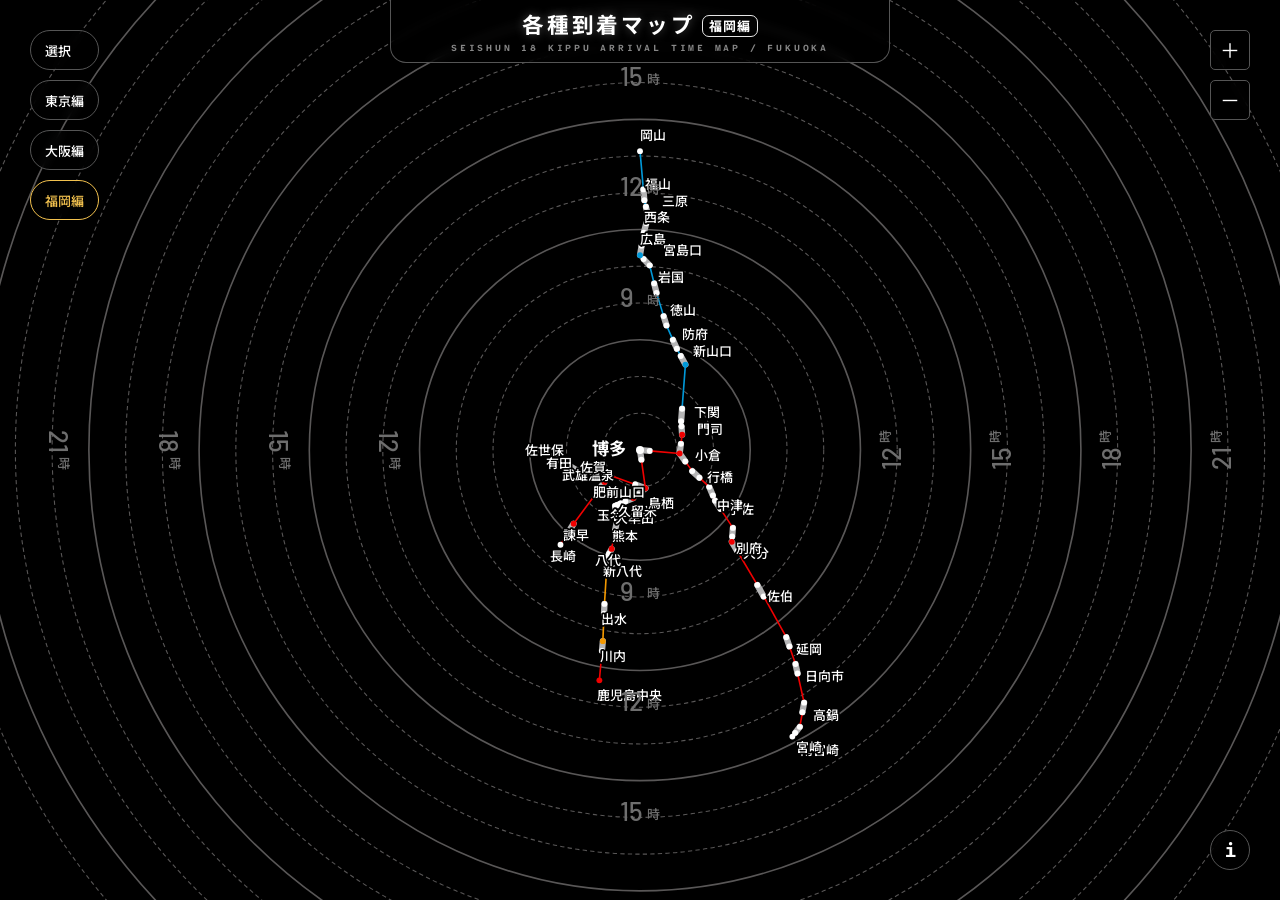
==== hukuoka.html @ fca0df6c "変更内容" ====
<!DOCTYPE html>
<html lang="ja">

<head>
  <meta charset="utf-8">
  <meta name="viewport" content="width=device-width, initial-scale=1, maximum-scale=1, user-scalable=no">
  <title>各種到着マップ 福岡編</title>
  <meta name="description" content="青春18きっぷで平日に博多駅を始発で出発したとき、各駅に何時に到着できるかを等時線で表したマップです。">
  <link rel="preconnect" href="https://fonts.googleapis.com">
  <link rel="preconnect" href="https://fonts.gstatic.com" crossorigin>
  <link rel="stylesheet"
    href="https://fonts.googleapis.com/css2?family=Atkinson+Hyperlegible+Mono:wght@400;700&family=Barlow:wght@500&family=Hanken+Grotesk:wght@400;500;600&family=Noto+Sans+JP:wght@400;500;700&display=swap">
  <script>
    (function () {
      var u = navigator.userAgent,
        ios = /iPhone|iPad|iPod/.test(u) || (/Macintosh/.test(u) && navigator.maxTouchPoints > 1),
        mac = /Macintosh/.test(u) && /Safari/.test(u) && !/Chrome|Chromium|Edg|OPR|Android/.test(u);
      if (ios || mac) document.documentElement.classList.add('is-safari');
    })();
  </script>
  <style>
    *:not(svg *) {
      box-sizing: border-box;
      margin: 0;
      padding: 0;
      font-family: 'Atkinson Hyperlegible Mono', 'Noto Sans JP', 'Helvetica Neue', Arial, sans-serif
    }

    svg * {
      box-sizing: border-box
    }

    /* ヘッダの画面上部に固定。背景は半透明の黒で、背後をぼかす */
    html,
    body {
      height: 100%;
      background: #000;
      overflow: hidden;
      -webkit-user-select: none;
      user-select: none;
      font-weight: 400;
      -webkit-tap-highlight-color: transparent
    }

    #map {
      position: fixed;
      inset: 0;
      width: 100%;
      height: 100%;
      touch-action: none;
      cursor: grab;
      display: block;
      -webkit-user-select: none;
      user-select: none
    }

    #map text {
      -webkit-user-select: none;
      user-select: none
    }

    #map ::selection {
      background: transparent
    }

    #map.dragging {
      cursor: grabbing
    }

    #map circle[data-st] {
      pointer-events: all;
      stroke: transparent;
      stroke-width: 5
    }

    #map [data-st] {
      cursor: pointer
    }

    #map g[data-st] text {
      pointer-events: all
    }

    #map .onl {
      display: none
    }

    #map.sel .onl.on {
      display: inline
    }

    #map.sel circle[data-st].on {
      opacity: 0
    }

    /* CSS の filter 宣言は SVG の filter 属性を上書きするので、Safari 以外に限定する
     （Safari では属性で url(#glow) を付けてグローを出す。下の Safari 用ブロック参照） */
    html:not(.is-safari) #map .hov {
      filter: drop-shadow(0 0 2.5px #f2c14e) drop-shadow(0 0 5px rgba(242, 193, 78, .55))
    }

    #map.sel [data-note],
    #map.sel [data-e]:not(.on),
    #map.sel [data-sn]:not(.on) {
      filter: grayscale(1) brightness(.45);
      opacity: .55;
      transition: opacity .2s, filter .2s
    }

    html:not(.is-safari) #map.sel .on {
      filter: drop-shadow(0 0 2px rgba(242, 193, 78, .8)) drop-shadow(0 0 5px rgba(242, 193, 78, .45))
    }

    html:not(.is-safari) #map.sel .on.pick {
      filter: drop-shadow(0 0 2.5px #f2c14e) drop-shadow(0 0 7px rgba(242, 193, 78, .75))
    }

    /* --- Safari 用の差し替え --- */
    /* filter（grayscale / drop-shadow）が SVG 要素に効かないので、
     グレーアウトは opacity、グローは text-shadow で作る */
    .is-safari #map.sel [data-note],
    .is-safari #map.sel [data-e]:not(.on),
    .is-safari #map.sel [data-sn]:not(.on) {
      filter: none;
      opacity: .16;
      transition: opacity .2s
    }

    /* 選択時のグローは図形もラベルも SVG の filter 属性で付ける（applyGlow）。
     ホバーだけは filter を使わないので text-shadow で代替する */
    .is-safari #map .hov text {
      text-shadow: 0 0 2px rgba(242, 193, 78, .95), 0 0 5px rgba(242, 193, 78, .55)
    }

    /* 縦書きの字送りが広くなるぶんを詰める */
    .is-safari #map text[writing-mode] {
      letter-spacing: -0.5em
    }

    /* ホバー時の吹き出し */
    #tip {
      position: fixed;
      z-index: 13;
      pointer-events: none;
      display: none;
      background: rgba(8, 10, 13, .95);
      border: 1px solid #2b3038;
      border-radius: 7px;
      padding: 9px 12px;
      backdrop-filter: blur(8px);
      white-space: nowrap;
      min-width: 96px
    }

    #tip.on {
      display: block
    }

    @media (hover:none) {

      #tip,
      #tip.on {
        display: none
      }
    }

    /* 保険 */
    #tip .nm {
      font-family: 'Noto Sans JP', sans-serif;
      font-size: 14px;
      font-weight: 700;
      color: #fff;
      line-height: 1.3
    }

    #tip .tms {
      margin-top: 5px;
      display: flex;
      flex-direction: column;
      gap: 2px
    }

    #tip .r {
      display: grid;
      grid-template-columns: auto 1fr;
      gap: 0 10px;
      align-items: baseline
    }

    #tip .t,
    #tip .t * {
      font-family: 'Hanken Grotesk', sans-serif
    }

    #tip .t {
      font-weight: 500;
      font-size: 12px;
      color: #9aa0a8;
      letter-spacing: .02em;
      white-space: nowrap
    }

    #tip .t i {
      font-style: normal;
      font-size: 10px;
      color: #6f767f;
      margin-left: 2px
    }

    #tip .l {
      font-family: 'Noto Sans JP', sans-serif;
      font-size: 10.5px;
      color: #7d848d
    }

    header {
      position: fixed;
      top: 0;
      left: 50%;
      transform: translateX(-50%);
      z-index: 100;
      width: calc(100% - 60px);
      max-width: 500px;
      background: rgba(0, 0, 0, .6);
      border: 1px solid #555;
      border-top: none;
      border-radius: 0 0 16px 16px;
      padding: 8px 15px;
      text-align: center;
      pointer-events: none;
      -webkit-backdrop-filter: blur(5px);
      backdrop-filter: blur(5px)
    }

    /* ヘッダの画面上部に固定。背景は半透明の黒で、背後をぼかす */
    h1 {
      margin: 0;
      font-family: 'Noto Sans JP', sans-serif;
      font-size: clamp(1.05rem, 4.5vw, 1.25rem);
      font-weight: 700;
      color: #fff;
      text-shadow: 0 0 10px rgba(255, 255, 255, .3);
      letter-spacing: .2em;
      white-space: nowrap
    }

    /* 英語の表記 */
    p.en {
      margin: 3px 0 0;
      font-family: 'Atkinson Hyperlegible Mono', monospace;
      font-weight: 700;
      font-size: .68rem;
      color: #888;
      letter-spacing: .42em;
      white-space: nowrap
    }

    /* 「大阪編」のような版名。角丸の白囲みにして、その場合だけ表題を小さくする */
    .ed {
      display: inline-block;
      border: 1.5px solid rgba(255, 255, 255, .9);
      border-radius: 7px;
      padding: 0 .42em .06em;
      margin-left: .5em;
      font-size: .6em;
      letter-spacing: .1em;
      vertical-align: .16em;
      text-shadow: none
    }

    /* バージョン別のヘッダ */
    header.ver h1 {
      font-size: clamp(.85rem, 4vw, 1.35rem);
      letter-spacing: .13em
    }

    header.ver p.en {
      font-size: .58rem;
      letter-spacing: .3em
    }

    .ab h2 .ed {
      border-width: 1.2px;
      font-size: .58em
    }

    @media (max-width:560px) {
      header.ver p.en {
        font-size: .46rem;
        letter-spacing: .2em
      }
    }

    @media (max-width:560px) {
      header {
        width: calc(100% - 40px);
        padding: 12px 15px
      }

      p.en {
        font-size: .52rem;
        letter-spacing: .26em
      }
    }

    button {
      background: rgba(0, 0, 0, .6);
      border: 1px solid #555;
      color: #fff;
      cursor: pointer;
      font-family: inherit;
      transition: background .2s;
      -webkit-backdrop-filter: blur(5px);
      backdrop-filter: blur(5px)
    }

    button:hover {
      background: #444
    }

    button:focus-visible {
      outline: 2px solid #888;
      outline-offset: 2px
    }

    #zoom {
      position: fixed;
      top: 30px;
      right: 30px;
      z-index: 100;
      display: flex;
      flex-direction: column;
      gap: 10px
    }

    #zoom button {
      width: 40px;
      height: 40px;
      font-size: 20px;
      border-radius: 5px;
      padding: 0;
      display: flex;
      align-items: center;
      justify-content: center;
      line-height: 1;
      font-family: 'Noto Sans JP', sans-serif;
      font-weight: 400;
      color: #fff;
      border: 1px solid #555;
      background: rgba(0, 0, 0, .6);
      transition: background .2s
    }

    #zoom button:hover {
      background: #444;
      border-color: #555;
      color: #fff
    }

    @media (max-width:560px) {
      #zoom {
        top: 110px;
        right: 20px
      }
    }

    /* 他の版へのリンク（左上）。opts.py の LINKS がある版だけ出る */
    #links {
      position: fixed;
      top: 30px;
      left: 30px;
      z-index: 100;
      display: flex;
      flex-direction: column;
      gap: 10px
    }

    #links a {
      display: flex;
      align-items: center;
      gap: 5px;
      height: 40px;
      padding: 0 14px;
      border-radius: 20px;
      font-size: 13px;
      font-weight: 500;
      text-decoration: none;
      font-family: 'Noto Sans JP', sans-serif;
      color: #fff;
      white-space: nowrap;
      border: 1px solid #555;
      background: rgba(0, 0, 0, .6);
      transition: background .2s;
      -webkit-backdrop-filter: blur(5px);
      backdrop-filter: blur(5px)
    }

    #links a:hover {
      background: #444
    }
    #links a.cur {
      border-color: #f2c14e;
      color: #f2c14e
    }

    #links a svg {
      flex: none;
      opacity: .75
    }

    @media (max-width:560px) {
      #links {
        top: 110px;
        left: 20px
      }

      #links a {
        height: 36px;
        padding: 0 11px;
        font-size: 12px
      }
    }

    #panel {
      position: fixed;
      z-index: 200;
      right: 30px;
      top: 50%;
      transform: translateY(-50%);
      width: 270px;
      max-height: min(64vh, calc(100vh - 200px));
      background: rgba(0, 0, 0, .6);
      border: 1px solid #555;
      border-radius: 16px;
      display: none;
      flex-direction: column;
      -webkit-backdrop-filter: blur(5px);
      backdrop-filter: blur(5px)
    }

    #panel.open {
      display: flex
    }

    #grip {
      display: none
    }

    .ph {
      padding: 14px 18px 12px;
      border-bottom: 1px solid #444;
      position: relative;
      flex: none
    }

    .ph .n {
      font-family: 'Noto Sans JP', sans-serif;
      font-size: 17px;
      font-weight: 700;
      color: #fff
    }

    .ph .t {
      margin-top: 3px;
      font-size: 12px;
      color: #9aa0a8;
      font-family: 'Hanken Grotesk', sans-serif;
      font-weight: 500;
      letter-spacing: .03em;
      line-height: 1.45
    }

    .ph .t .back {
      color: #cfd4da
    }

    .ph .x {
      position: absolute;
      right: 12px;
      top: 12px;
      border: none;
      background: none;
      color: #888;
      padding: 4px;
      display: flex;
      align-items: center;
      justify-content: center;
      -webkit-backdrop-filter: none;
      backdrop-filter: none;
      transition: color .2s
    }

    .ph .x:hover {
      color: #fff;
      background: none
    }

    #tabs {
      display: none;
      gap: 6px;
      padding: 9px 16px 0;
      flex: none
    }

    #tabs.on {
      display: flex
    }

    #tabs button {
      padding: 5px 11px;
      font-size: 11px;
      border-radius: 999px
    }

    #tabs button.sel {
      border-color: #f2c14e;
      color: #f2c14e;
      background: rgba(242, 193, 78, .1)
    }

    .pb {
      overflow-y: scroll;
      padding: 12px 16px calc(20px + env(safe-area-inset-bottom));
      scrollbar-width: thin;
      scrollbar-color: #555 transparent
    }

    .pb::-webkit-scrollbar {
      width: 6px
    }

    .pb::-webkit-scrollbar-track {
      background: rgba(255, 255, 255, .05);
      border-radius: 3px
    }

    .pb::-webkit-scrollbar-thumb {
      background: #555;
      border-radius: 3px
    }

    .pb::-webkit-scrollbar-thumb:hover {
      background: #777
    }

    .ab {
      scrollbar-width: thin;
      scrollbar-color: #555 transparent
    }

    .ab::-webkit-scrollbar {
      width: 6px
    }

    .ab::-webkit-scrollbar-track {
      background: rgba(255, 255, 255, .05);
      border-radius: 3px
    }

    .ab::-webkit-scrollbar-thumb {
      background: #555;
      border-radius: 3px
    }

    ol {
      list-style: none
    }

    ol li {
      display: grid;
      grid-template-columns: 52px 14px 1fr;
      gap: 0 9px;
      align-items: stretch
    }

    li.st {
      height: 30px
    }

    li.st .tm,
    li.st .tm * {
      font-family: 'Hanken Grotesk', sans-serif
    }

    li.st .tm {
      align-self: center;
      text-align: right;
      font-weight: 500;
      font-size: 11px;
      color: #9aa0a8;
      line-height: 1.18;
      letter-spacing: .02em
    }

    li.st .tm b {
      display: block;
      color: inherit;
      font-weight: 500;
      font-family: 'Hanken Grotesk', sans-serif
    }

    li.hd {
      height: auto;
      padding: 10px 0 4px;
      font-family: 'Noto Sans JP', sans-serif;
      font-size: 10px;
      color: #888;
      letter-spacing: .08em
    }

    li.hd .nm {
      grid-column: 1 / -1;
      padding-left: 0
    }

    li.st .rail {
      position: relative
    }

    li.st .rail::before,
    li.st .rail::after {
      content: "";
      position: absolute;
      left: 50%;
      width: 2px;
      margin-left: -1px;
      z-index: 0
    }

    li.st .rail::before {
      top: 0;
      height: 50%;
      background: var(--cin, #3a424c)
    }

    li.st .rail::after {
      top: 50%;
      bottom: 0;
      background: var(--cout, #3a424c)
    }

    li.st.first .rail::before {
      display: none
    }

    li.st.last .rail::after {
      display: none
    }

    li.st .dot {
      position: absolute;
      z-index: 1;
      left: 50%;
      top: 50%;
      width: 7px;
      height: 7px;
      margin: -3.5px 0 0 -3.5px;
      border-radius: 50%;
      background: #fff;
      box-shadow: 0 0 0 1.5px #0d1013
    }

    li.st.thru .dot {
      background: var(--cin, #fff)
    }

    li.st .nm {
      align-self: center;
      font-family: 'Noto Sans JP', sans-serif;
      font-size: 12.5px;
      font-weight: 700;
      color: #e8eaed
    }

    li.st.pk .nm {
      color: #fff
    }

    li.sg {
      height: 20px
    }

    li.sg .rail {
      position: relative
    }

    li.sg .rail::before {
      content: "";
      position: absolute;
      left: 50%;
      top: 0;
      bottom: 0;
      width: 2px;
      margin-left: -1px;
      background: var(--c, #3a424c)
    }

    li.sg .ln {
      align-self: center;
      font-family: 'Noto Sans JP', sans-serif;
      font-size: 10.5px;
      color: #7d848d;
      line-height: 1.3
    }

    #info {
      position: fixed;
      bottom: 30px;
      right: 30px;
      z-index: 100;
      width: 40px;
      height: 40px;
      border-radius: 50%;
      font-size: 20px;
      font-weight: 700;
      display: flex;
      align-items: center;
      justify-content: center;
      transition: background .2s, bottom .3s
    }

    #info:hover {
      background: rgba(80, 80, 80, .8)
    }

    @media (max-width:560px) {
      #info {
        bottom: 20px;
        right: 20px;
        width: 36px;
        height: 36px;
        font-size: 18px
      }
    }

    #about {
      position: fixed;
      inset: 0;
      z-index: 1000;
      background: rgba(0, 0, 0, .5);
      -webkit-backdrop-filter: blur(5px);
      backdrop-filter: blur(5px);
      display: flex;
      align-items: center;
      justify-content: center;
      opacity: 0;
      pointer-events: none;
      transition: opacity .3s
    }

    #about.open {
      opacity: 1;
      pointer-events: auto
    }

    .ab {
      position: relative;
      background: rgba(0, 0, 0, .6);
      border: 1px solid #555;
      border-radius: 16px;
      padding: 30px;
      max-width: 450px;
      width: 90%;
      max-height: 80vh;
      overflow-y: auto;
      color: #fff;
      -webkit-backdrop-filter: blur(5px);
      backdrop-filter: blur(5px);
      -webkit-user-select: text;
      user-select: text
    }

    .ab h2 {
      margin: 0 0 5px;
      font-family: 'Noto Sans JP', sans-serif;
      font-size: 1.5rem;
      font-weight: 700;
      color: #fff;
      text-align: center;
      letter-spacing: .18em
    }

    .ab .en2 {
      margin: 0 0 20px;
      font-family: 'Atkinson Hyperlegible Mono', monospace;
      font-weight: 700;
      font-size: .62rem;
      color: #888;
      text-align: center;
      letter-spacing: .28em
    }

    .ab h3 {
      margin: 20px 0 10px;
      font-size: .9rem;
      color: #888;
      border-bottom: 1px solid #444;
      padding-bottom: 5px
    }

    .ab p,
    .ab li,
    .ab h3 {
      font-family: 'Noto Sans JP', sans-serif
    }

    .ab p,
    .ab li {
      font-size: .9rem;
      line-height: 1.6;
      color: #ccc
    }

    .ab ul {
      margin: 0;
      padding-left: 20px
    }

    .ab .cau {
      margin-top: 20px;
      font-size: .78rem;
      line-height: 1.8;
      color: #888
    }

    .ab .cr {
      margin-top: 25px;
      text-align: center;
      font-size: .85rem
    }

    .ab .cr a {
      color: #888;
      text-decoration: underline;
      transition: color .2s
    }

    .ab .cr a:hover {
      color: #fff
    }

    .ab .x {
      position: absolute;
      top: 15px;
      right: 20px;
      background: none;
      border: none;
      color: #888;
      padding: 5px;
      display: flex;
      align-items: center;
      justify-content: center;
      -webkit-backdrop-filter: none;
      backdrop-filter: none;
      transition: color .2s
    }

    .ab .x:hover {
      color: #fff;
      background: none
    }

    @media (max-width:560px) {
      .ab {
        padding: 20px
      }

      .ab h2 {
        font-size: 1.25rem
      }
    }

    /* 初回アクセス時のヒント。画面中央に固定。 */
    #hint {
      font-family: 'Noto Sans JP', sans-serif;
      position: fixed;
      z-index: 11;
      left: 50%;
      top: 50%;
      transform: translate(-50%, -50%);
      background: rgba(10, 12, 15, .9);
      border: 1px solid #2b3038;
      border-radius: 6px;
      padding: 16px 20px;
      color: #cfd4da;
      font-size: 12px;
      line-height: 1.9;
      text-align: center;
      transition: opacity .5s;
      pointer-events: none
    }

    #hint.gone {
      opacity: 0
    }

    @media (max-width:560px) {
      #panel {
        left: 50%;
        right: auto;
        top: auto;
        bottom: 0;
        transform: translateX(-50%);
        width: calc(100% - 40px);
        max-width: 500px;
        max-height: 38vh;
        margin: 0;
        background: rgba(0, 0, 0, .6);
        border: 1px solid #555;
        border-bottom: none;
        border-radius: 16px 16px 0 0;
        transition: transform .26s cubic-bezier(.32, .72, 0, 1),
          max-height .26s cubic-bezier(.32, .72, 0, 1)
      }

      #panel.min {
        transform: translateX(-50%) translateY(calc(100% - 64px))
      }

      #panel.max {
        max-height: 78vh
      }

      .ph .x {
        top: 0
      }

      #grip {
        display: flex;
        padding: 8px 0 0;
        justify-content: center;
        cursor: grab;
        flex: none;
        touch-action: none
      }

      #grip::before {
        content: "";
        width: 38px;
        height: 4px;
        border-radius: 2px;
        background: #555
      }

      .ph {
        padding: 2px 16px 10px;
        touch-action: none
      }

      /* 上下ドラッグを拾う */
      #info,
      #zoom {
        bottom: auto
      }

      #info {
        bottom: 24px
      }
    }

    @media (prefers-reduced-motion:reduce) {
      #hint {
        transition: none
      }
    }

    #links a.cur {
      border-color: #f2c14e;
      color: #f2c14e
    }
  </style>
</head>

<body>
<svg id="map" preserveAspectRatio="xMidYMid slice" xmlns="http://www.w3.org/2000/svg" viewBox="0 0 595.3 841.9">
    <defs>
      <filter id="glow" filterUnits="userSpaceOnUse" x="0" y="0" width="595.3" height="841.9"
        color-interpolation-filters="sRGB">
        <feGaussianBlur in="SourceAlpha" stdDeviation="1.5" result="b1" />
        <feFlood flood-color="#f2c14e" flood-opacity="0.85" result="f1" />
        <feComposite in="f1" in2="b1" operator="in" result="g1" />
        <feGaussianBlur in="SourceAlpha" stdDeviation="4" result="b2" />
        <feFlood flood-color="#f2c14e" flood-opacity="0.5" result="f2" />
        <feComposite in="f2" in2="b2" operator="in" result="g2" />
        <feMerge>
          <feMergeNode in="g2" />
          <feMergeNode in="g2" />
          <feMergeNode in="g1" />
          <feMergeNode in="g1" />
          <feMergeNode in="SourceGraphic" />
        </feMerge>
      </filter>
      <filter id="glowPick" filterUnits="userSpaceOnUse" x="0" y="0" width="595.3" height="841.9"
        color-interpolation-filters="sRGB">
        <feGaussianBlur in="SourceAlpha" stdDeviation="2" result="b1" />
        <feFlood flood-color="#f2c14e" flood-opacity="1" result="f1" />
        <feComposite in="f1" in2="b1" operator="in" result="g1" />
        <feGaussianBlur in="SourceAlpha" stdDeviation="5" result="b2" />
        <feFlood flood-color="#f2c14e" flood-opacity="0.75" result="f2" />
        <feComposite in="f2" in2="b2" operator="in" result="g2" />
        <feMerge>
          <feMergeNode in="g2" />
          <feMergeNode in="g2" />
          <feMergeNode in="g1" />
          <feMergeNode in="g1" />
          <feMergeNode in="SourceGraphic" />
        </feMerge>
      </filter>
    </defs>
    <rect width="595.3" height="841.9" fill="#000" />
    <circle cx="365.7" cy="493.2" r="17.01" fill="none" stroke="#595757" stroke-width="0.5" stroke-dasharray="2,1.5" />
    <circle cx="365.7" cy="493.2" r="34.02" fill="none" stroke="#595757" stroke-width="0.5" stroke-dasharray="2,1.5" />
    <circle cx="365.7" cy="493.2" r="51.03" fill="none" stroke="#595757" stroke-width="0.75" />
    <circle cx="365.7" cy="493.2" r="68.04" fill="none" stroke="#595757" stroke-width="0.5" stroke-dasharray="2,1.5" />
    <circle cx="365.7" cy="493.2" r="85.05" fill="none" stroke="#595757" stroke-width="0.5" stroke-dasharray="2,1.5" />
    <circle cx="365.7" cy="493.2" r="102.06" fill="none" stroke="#595757" stroke-width="0.75" />
    <circle cx="365.7" cy="493.2" r="119.07" fill="none" stroke="#595757" stroke-width="0.5" stroke-dasharray="2,1.5" />
    <circle cx="365.7" cy="493.2" r="136.08" fill="none" stroke="#595757" stroke-width="0.5" stroke-dasharray="2,1.5" />
    <circle cx="365.7" cy="493.2" r="153.09" fill="none" stroke="#595757" stroke-width="0.75" />
    <circle cx="365.7" cy="493.2" r="170.10" fill="none" stroke="#595757" stroke-width="0.5" stroke-dasharray="2,1.5" />
    <circle cx="365.7" cy="493.2" r="187.11" fill="none" stroke="#595757" stroke-width="0.5" stroke-dasharray="2,1.5" />
    <circle cx="365.7" cy="493.2" r="204.12" fill="none" stroke="#595757" stroke-width="0.75" />
    <circle cx="365.7" cy="493.2" r="221.13" fill="none" stroke="#595757" stroke-width="0.5" stroke-dasharray="2,1.5" />
    <circle cx="365.7" cy="493.2" r="238.14" fill="none" stroke="#595757" stroke-width="0.5" stroke-dasharray="2,1.5" />
    <circle cx="365.7" cy="493.2" r="255.15" fill="none" stroke="#595757" stroke-width="0.75" />
    <circle cx="365.7" cy="493.2" r="272.16" fill="none" stroke="#595757" stroke-width="0.5" stroke-dasharray="2,1.5" />
    <circle cx="365.7" cy="493.2" r="289.17" fill="none" stroke="#595757" stroke-width="0.5" stroke-dasharray="2,1.5" />
    <circle cx="365.7" cy="493.2" r="306.18" fill="none" stroke="#595757" stroke-width="0.75" />
    <circle cx="365.7" cy="493.2" r="323.19" fill="none" stroke="#595757" stroke-width="0.5" stroke-dasharray="2,1.5" />
    <line data-e="博多&gt;小倉" data-sn="博多" x1="365.70" y1="493.20" x2="370.18" y2="493.59" stroke="#B5B5B6" stroke-width="2.9" stroke-linecap="round" />
    <line data-e="博多&gt;鳥栖" data-sn="博多" x1="365.70" y1="493.20" x2="366.33" y2="497.66" stroke="#B5B5B6" stroke-width="2.9" stroke-linecap="round" />
    <line data-e="小倉&gt;門司" data-sn="小倉" x1="384.06" y1="494.81" x2="384.64" y2="490.34" stroke="#B5B5B6" stroke-width="2.9" stroke-linecap="round" />
    <line data-e="小倉&gt;行橋" data-sn="小倉" x1="384.06" y1="494.81" x2="386.67" y2="498.47" stroke="#B5B5B6" stroke-width="2.9" stroke-linecap="round" />
    <line data-e="門司&gt;下関" data-sn="門司" x1="385.20" y1="486.10" x2="384.92" y2="482.24" stroke="#B5B5B6" stroke-width="2.9" stroke-linecap="round" />
    <line data-e="下関&gt;新山口" data-sn="下関" x1="384.74" y1="479.87" x2="385.18" y2="474.10" stroke="#B5B5B6" stroke-width="2.9" stroke-linecap="round" />
    <line data-e="新山口&gt;防府" data-sn="新山口" x1="386.73" y1="453.65" x2="384.59" y2="449.69" stroke="#B5B5B6" stroke-width="2.9" stroke-linecap="round" />
    <line data-e="防府&gt;徳山" data-sn="防府" x1="382.77" y1="446.31" x2="380.94" y2="442.20" stroke="#B5B5B6" stroke-width="2.9" stroke-linecap="round" />
    <line data-e="徳山&gt;岩国" data-sn="徳山" x1="377.96" y1="435.52" x2="376.64" y2="431.22" stroke="#B5B5B6" stroke-width="2.9" stroke-linecap="round" />
    <line data-e="岩国&gt;宮島口" data-sn="岩国" x1="373.35" y1="420.46" x2="372.26" y2="416.09" stroke="#B5B5B6" stroke-width="2.9" stroke-linecap="round" />
    <line data-e="宮島口&gt;広島" data-sn="宮島口" x1="370.18" y1="407.70" x2="367.40" y2="404.82" stroke="#B5B5B6" stroke-width="2.9" stroke-linecap="round" />
    <line data-e="広島&gt;西条" data-sn="広島" x1="365.70" y1="403.05" x2="366.44" y2="398.61" stroke="#B5B5B6" stroke-width="2.9" stroke-linecap="round" />
    <line data-e="西条&gt;三原" data-sn="西条" x1="367.46" y1="392.57" x2="368.61" y2="388.22" stroke="#B5B5B6" stroke-width="2.9" stroke-linecap="round" />
    <line data-e="三原&gt;福山" data-sn="三原" x1="369.48" y1="384.97" x2="368.44" y2="380.59" stroke="#B5B5B6" stroke-width="2.9" stroke-linecap="round" />
    <line data-e="福山&gt;岡山" data-sn="福山" x1="367.72" y1="377.55" x2="367.27" y2="372.56" stroke="#B5B5B6" stroke-width="2.9" stroke-linecap="round" />
    <line data-e="行橋&gt;中津" data-sn="行橋" x1="389.88" y1="502.97" x2="393.19" y2="506.03" stroke="#B5B5B6" stroke-width="2.9" stroke-linecap="round" />
    <line data-e="中津&gt;宇佐" data-sn="中津" x1="397.74" y1="510.24" x2="399.44" y2="514.22" stroke="#B5B5B6" stroke-width="2.9" stroke-linecap="round" />
    <line data-e="宇佐&gt;別府" data-sn="宇佐" x1="400.48" y1="516.66" x2="402.94" y2="520.43" stroke="#B5B5B6" stroke-width="2.9" stroke-linecap="round" />
    <line data-e="別府&gt;大分" data-sn="別府" x1="408.70" y1="529.28" x2="408.39" y2="533.26" stroke="#B5B5B6" stroke-width="2.9" stroke-linecap="round" />
    <line data-e="大分&gt;佐伯" data-sn="大分" x1="408.20" y1="535.70" x2="410.80" y2="540.09" stroke="#B5B5B6" stroke-width="2.9" stroke-linecap="round" />
    <line data-e="佐伯&gt;延岡" data-sn="佐伯" x1="420.01" y1="555.68" x2="422.96" y2="561.00" stroke="#B5B5B6" stroke-width="2.9" stroke-linecap="round" />
    <line data-e="延岡&gt;日向市" data-sn="延岡" x1="433.42" y1="579.88" x2="434.89" y2="584.13" stroke="#B5B5B6" stroke-width="2.9" stroke-linecap="round" />
    <line data-e="日向市&gt;高鍋" data-sn="日向市" x1="437.69" y1="592.28" x2="438.66" y2="596.67" stroke="#B5B5B6" stroke-width="2.9" stroke-linecap="round" />
    <line data-e="高鍋&gt;宮崎" data-sn="高鍋" x1="441.67" y1="610.18" x2="440.89" y2="614.61" stroke="#B5B5B6" stroke-width="2.9" stroke-linecap="round" />
    <line data-e="宮崎&gt;南宮崎" data-sn="宮崎" x1="439.69" y1="621.36" x2="437.55" y2="624.15" stroke="#B5B5B6" stroke-width="2.9" stroke-linecap="round" />
    <line data-e="鳥栖&gt;久留米" data-sn="鳥栖" x1="368.19" y1="510.89" x2="364.71" y2="513.71" stroke="#B5B5B6" stroke-width="2.9" stroke-linecap="round" />
    <line data-e="鳥栖&gt;佐賀" data-sn="鳥栖" x1="368.19" y1="510.89" x2="363.51" y2="509.19" stroke="#B5B5B6" stroke-width="2.9" stroke-linecap="round" />
    <line data-e="久留米&gt;大牟田" data-sn="久留米" x1="362.58" y1="515.43" x2="358.92" y2="517.01" stroke="#B5B5B6" stroke-width="2.9" stroke-linecap="round" />
    <line data-e="大牟田&gt;玉名" data-sn="大牟田" x1="356.68" y1="517.98" x2="355.12" y2="518.67" stroke="#B5B5B6" stroke-width="2.9" stroke-linecap="round" />
    <line data-e="玉名&gt;熊本" data-sn="玉名" x1="354.17" y1="519.10" x2="354.69" y2="523.44" stroke="#B5B5B6" stroke-width="2.9" stroke-linecap="round" />
    <line data-e="熊本&gt;八代" data-sn="熊本" x1="355.01" y1="526.09" x2="354.17" y2="530.52" stroke="#B5B5B6" stroke-width="2.9" stroke-linecap="round" />
    <line data-e="八代&gt;新八代" data-sn="八代" x1="352.57" y1="538.98" x2="351.36" y2="541.19" stroke="#B5B5B6" stroke-width="2.9" stroke-linecap="round" />
    <line data-e="新八代&gt;出水" data-sn="新八代" x1="350.61" y1="542.54" x2="350.31" y2="547.37" stroke="#B5B5B6" stroke-width="2.9" stroke-linecap="round" />
    <line data-e="出水&gt;川内" data-sn="出水" x1="349.25" y1="564.47" x2="349.05" y2="568.96" stroke="#B5B5B6" stroke-width="2.9" stroke-linecap="round" />
    <line data-e="川内&gt;鹿児島中央" data-sn="川内" x1="348.50" y1="581.70" x2="348.10" y2="586.18" stroke="#B5B5B6" stroke-width="2.9" stroke-linecap="round" />
    <line data-e="佐賀&gt;肥前山口" data-sn="佐賀" x1="346.93" y1="503.18" x2="348.38" y2="506.17" stroke="#B5B5B6" stroke-width="2.9" stroke-linecap="round" />
    <line data-e="佐賀&gt;武雄温泉" data-sn="佐賀" x1="346.93" y1="503.18" x2="342.43" y2="502.96" stroke="#B5B5B6" stroke-width="2.9" stroke-linecap="round" />
    <line data-e="肥前山口&gt;諫早" data-sn="肥前山口" x1="349.27" y1="508.00" x2="346.12" y2="512.25" stroke="#B5B5B6" stroke-width="2.9" stroke-linecap="round" />
    <line data-e="諫早&gt;長崎" data-sn="諫早" x1="334.97" y1="527.33" x2="332.59" y2="531.15" stroke="#B5B5B6" stroke-width="2.9" stroke-linecap="round" />
    <line data-e="武雄温泉&gt;有田" data-sn="武雄温泉" x1="336.58" y1="502.66" x2="332.70" y2="500.38" stroke="#B5B5B6" stroke-width="2.9" stroke-linecap="round" />
    <line data-e="有田&gt;佐世保" data-sn="有田" x1="329.20" y1="498.33" x2="325.25" y2="496.18" stroke="#B5B5B6" stroke-width="2.9" stroke-linecap="round" />
    <line data-e="博多&gt;小倉" x1="370.18" y1="493.59" x2="384.06" y2="494.81" stroke="#F00000" stroke-width="0.75" stroke-linecap="round" />
    <line data-e="博多&gt;鳥栖" x1="366.33" y1="497.66" x2="368.19" y2="510.89" stroke="#F00000" stroke-width="0.75" stroke-linecap="round" />
    <line data-e="小倉&gt;門司" x1="384.64" y1="490.34" x2="385.20" y2="486.10" stroke="#F00000" stroke-width="0.75" stroke-linecap="round" />
    <line data-e="小倉&gt;行橋" x1="386.67" y1="498.47" x2="389.88" y2="502.97" stroke="#F00000" stroke-width="0.75" stroke-linecap="round" />
    <line data-e="門司&gt;下関" x1="384.92" y1="482.24" x2="384.74" y2="479.87" stroke="#0099D9" stroke-width="0.75" stroke-linecap="round" />
    <line data-e="下関&gt;新山口" x1="385.18" y1="474.10" x2="386.73" y2="453.65" stroke="#0099D9" stroke-width="0.75" stroke-linecap="round" />
    <line data-e="新山口&gt;防府" x1="384.59" y1="449.69" x2="382.77" y2="446.31" stroke="#0099D9" stroke-width="0.75" stroke-linecap="round" />
    <line data-e="防府&gt;徳山" x1="380.94" y1="442.20" x2="377.96" y2="435.52" stroke="#0099D9" stroke-width="0.75" stroke-linecap="round" />
    <line data-e="徳山&gt;岩国" x1="376.64" y1="431.22" x2="373.35" y2="420.46" stroke="#0099D9" stroke-width="0.75" stroke-linecap="round" />
    <line data-e="岩国&gt;宮島口" x1="372.26" y1="416.09" x2="370.18" y2="407.70" stroke="#0099D9" stroke-width="0.75" stroke-linecap="round" />
    <line data-e="宮島口&gt;広島" x1="367.40" y1="404.82" x2="365.70" y2="403.05" stroke="#0099D9" stroke-width="0.75" stroke-linecap="round" />
    <line data-e="広島&gt;西条" x1="366.44" y1="398.61" x2="367.46" y2="392.57" stroke="#0099D9" stroke-width="0.75" stroke-linecap="round" />
    <line data-e="西条&gt;三原" x1="368.61" y1="388.22" x2="369.48" y2="384.97" stroke="#0099D9" stroke-width="0.75" stroke-linecap="round" />
    <line data-e="三原&gt;福山" x1="368.44" y1="380.59" x2="367.72" y2="377.55" stroke="#0099D9" stroke-width="0.75" stroke-linecap="round" />
    <line data-e="福山&gt;岡山" x1="367.27" y1="372.56" x2="365.70" y2="354.85" stroke="#0099D9" stroke-width="0.75" stroke-linecap="round" />
    <line data-e="行橋&gt;中津" x1="393.19" y1="506.03" x2="397.74" y2="510.24" stroke="#F00000" stroke-width="0.75" stroke-linecap="round" />
    <line data-e="中津&gt;宇佐" x1="399.44" y1="514.22" x2="400.48" y2="516.66" stroke="#F00000" stroke-width="0.75" stroke-linecap="round" />
    <line data-e="宇佐&gt;別府" x1="402.94" y1="520.43" x2="408.70" y2="529.28" stroke="#F00000" stroke-width="0.75" stroke-linecap="round" />
    <line data-e="別府&gt;大分" x1="408.39" y1="533.26" x2="408.20" y2="535.70" stroke="#F00000" stroke-width="0.75" stroke-linecap="round" />
    <line data-e="大分&gt;佐伯" x1="410.80" y1="540.09" x2="420.01" y2="555.68" stroke="#F00000" stroke-width="0.75" stroke-linecap="round" />
    <line data-e="佐伯&gt;延岡" x1="422.96" y1="561.00" x2="433.42" y2="579.88" stroke="#F00000" stroke-width="0.75" stroke-linecap="round" />
    <line data-e="延岡&gt;日向市" x1="434.89" y1="584.13" x2="437.69" y2="592.28" stroke="#F00000" stroke-width="0.75" stroke-linecap="round" />
    <line data-e="日向市&gt;高鍋" x1="438.66" y1="596.67" x2="441.67" y2="610.18" stroke="#F00000" stroke-width="0.75" stroke-linecap="round" />
    <line data-e="高鍋&gt;宮崎" x1="440.89" y1="614.61" x2="439.69" y2="621.36" stroke="#F00000" stroke-width="0.75" stroke-linecap="round" />
    <line data-e="宮崎&gt;南宮崎" x1="437.55" y1="624.15" x2="436.24" y2="625.87" stroke="#F00000" stroke-width="0.75" stroke-linecap="round" />
    <line data-e="鳥栖&gt;久留米" x1="364.71" y1="513.71" x2="362.58" y2="515.43" stroke="#F00000" stroke-width="0.75" stroke-linecap="round" />
    <line data-e="鳥栖&gt;佐賀" x1="363.51" y1="509.19" x2="346.93" y2="503.18" stroke="#F00000" stroke-width="0.75" stroke-linecap="round" />
    <line data-e="久留米&gt;大牟田" x1="358.92" y1="517.01" x2="356.68" y2="517.98" stroke="#F00000" stroke-width="0.75" stroke-linecap="round" />
    <line data-e="大牟田&gt;玉名" x1="355.12" y1="518.67" x2="354.17" y2="519.10" stroke="#F00000" stroke-width="0.75" stroke-linecap="round" />
    <line data-e="玉名&gt;熊本" x1="354.69" y1="523.44" x2="355.01" y2="526.09" stroke="#F00000" stroke-width="0.75" stroke-linecap="round" />
    <line data-e="熊本&gt;八代" x1="354.17" y1="530.52" x2="352.57" y2="538.98" stroke="#F00000" stroke-width="0.75" stroke-linecap="round" />
    <line data-e="八代&gt;新八代" x1="351.36" y1="541.19" x2="350.61" y2="542.54" stroke="#F00000" stroke-width="0.75" stroke-linecap="round" />
    <line data-e="新八代&gt;出水" x1="350.31" y1="547.37" x2="349.25" y2="564.47" stroke="#F39800" stroke-width="0.75" stroke-linecap="round" />
    <line data-e="出水&gt;川内" x1="349.05" y1="568.96" x2="348.50" y2="581.70" stroke="#F39800" stroke-width="0.75" stroke-linecap="round" />
    <line data-e="川内&gt;鹿児島中央" x1="348.10" y1="586.18" x2="346.89" y2="599.85" stroke="#F00000" stroke-width="0.75" stroke-linecap="round" />
    <line data-e="佐賀&gt;肥前山口" x1="348.38" y1="506.17" x2="349.27" y2="508.00" stroke="#F00000" stroke-width="0.75" stroke-linecap="round" />
    <line data-e="佐賀&gt;武雄温泉" x1="342.43" y1="502.96" x2="336.58" y2="502.66" stroke="#F00000" stroke-width="0.75" stroke-linecap="round" />
    <line data-e="肥前山口&gt;諫早" x1="346.12" y1="512.25" x2="334.97" y2="527.33" stroke="#F00000" stroke-width="0.75" stroke-linecap="round" />
    <line data-e="諫早&gt;長崎" x1="332.59" y1="531.15" x2="328.89" y2="537.07" stroke="#F00000" stroke-width="0.75" stroke-linecap="round" />
    <line data-e="武雄温泉&gt;有田" x1="332.70" y1="500.38" x2="329.20" y2="498.33" stroke="#F00000" stroke-width="0.75" stroke-linecap="round" />
    <line data-e="有田&gt;佐世保" x1="325.25" y1="496.18" x2="319.77" y2="493.20" stroke="#F00000" stroke-width="0.75" stroke-linecap="round" />
    <circle data-e="博多&gt;小倉" data-sn="博多" cx="370.18" cy="493.59" r="1.35" fill="#fff" />
    <circle data-e="博多&gt;鳥栖" data-sn="博多" cx="366.33" cy="497.66" r="1.35" fill="#fff" />
    <circle data-e="小倉&gt;門司" data-sn="小倉" cx="384.64" cy="490.34" r="1.35" fill="#fff" />
    <circle data-e="小倉&gt;行橋" data-sn="小倉" cx="386.67" cy="498.47" r="1.35" fill="#fff" />
    <circle data-e="門司&gt;下関" data-sn="門司" cx="384.92" cy="482.24" r="1.35" fill="#fff" />
    <circle data-e="下関&gt;新山口" data-sn="下関" cx="385.18" cy="474.10" r="1.35" fill="#fff" />
    <circle data-e="新山口&gt;防府" data-sn="新山口" cx="384.59" cy="449.69" r="1.35" fill="#fff" />
    <circle data-e="防府&gt;徳山" data-sn="防府" cx="380.94" cy="442.20" r="1.35" fill="#fff" />
    <circle data-e="徳山&gt;岩国" data-sn="徳山" cx="376.64" cy="431.22" r="1.35" fill="#fff" />
    <circle data-e="岩国&gt;宮島口" data-sn="岩国" cx="372.26" cy="416.09" r="1.35" fill="#fff" />
    <circle data-e="宮島口&gt;広島" data-sn="宮島口" cx="367.40" cy="404.82" r="1.35" fill="#fff" />
    <circle data-e="広島&gt;西条" data-sn="広島" cx="366.44" cy="398.61" r="1.35" fill="#fff" />
    <circle data-e="西条&gt;三原" data-sn="西条" cx="368.61" cy="388.22" r="1.35" fill="#fff" />
    <circle data-e="三原&gt;福山" data-sn="三原" cx="368.44" cy="380.59" r="1.35" fill="#fff" />
    <circle data-e="福山&gt;岡山" data-sn="福山" cx="367.27" cy="372.56" r="1.35" fill="#fff" />
    <circle data-e="行橋&gt;中津" data-sn="行橋" cx="393.19" cy="506.03" r="1.35" fill="#fff" />
    <circle data-e="中津&gt;宇佐" data-sn="中津" cx="399.44" cy="514.22" r="1.35" fill="#fff" />
    <circle data-e="宇佐&gt;別府" data-sn="宇佐" cx="402.94" cy="520.43" r="1.35" fill="#fff" />
    <circle data-e="別府&gt;大分" data-sn="別府" cx="408.39" cy="533.26" r="1.35" fill="#fff" />
    <circle data-e="大分&gt;佐伯" data-sn="大分" cx="410.80" cy="540.09" r="1.35" fill="#fff" />
    <circle data-e="佐伯&gt;延岡" data-sn="佐伯" cx="422.96" cy="561.00" r="1.35" fill="#fff" />
    <circle data-e="延岡&gt;日向市" data-sn="延岡" cx="434.89" cy="584.13" r="1.35" fill="#fff" />
    <circle data-e="日向市&gt;高鍋" data-sn="日向市" cx="438.66" cy="596.67" r="1.35" fill="#fff" />
    <circle data-e="高鍋&gt;宮崎" data-sn="高鍋" cx="440.89" cy="614.61" r="1.35" fill="#fff" />
    <circle data-e="宮崎&gt;南宮崎" data-sn="宮崎" cx="437.55" cy="624.15" r="1.35" fill="#fff" />
    <circle data-e="鳥栖&gt;久留米" data-sn="鳥栖" cx="364.71" cy="513.71" r="1.35" fill="#fff" />
    <circle data-e="鳥栖&gt;佐賀" data-sn="鳥栖" cx="363.51" cy="509.19" r="1.35" fill="#fff" />
    <circle data-e="久留米&gt;大牟田" data-sn="久留米" cx="358.92" cy="517.01" r="1.35" fill="#fff" />
    <circle data-e="大牟田&gt;玉名" data-sn="大牟田" cx="355.12" cy="518.67" r="1.35" fill="#fff" />
    <circle data-e="玉名&gt;熊本" data-sn="玉名" cx="354.69" cy="523.44" r="1.35" fill="#fff" />
    <circle data-e="熊本&gt;八代" data-sn="熊本" cx="354.17" cy="530.52" r="1.35" fill="#fff" />
    <circle data-e="八代&gt;新八代" data-sn="八代" cx="351.36" cy="541.19" r="1.35" fill="#fff" />
    <circle data-e="新八代&gt;出水" data-sn="新八代" cx="350.31" cy="547.37" r="1.35" fill="#fff" />
    <circle data-e="出水&gt;川内" data-sn="出水" cx="349.05" cy="568.96" r="1.35" fill="#fff" />
    <circle data-e="川内&gt;鹿児島中央" data-sn="川内" cx="348.10" cy="586.18" r="1.35" fill="#fff" />
    <circle data-e="佐賀&gt;肥前山口" data-sn="佐賀" cx="348.38" cy="506.17" r="1.35" fill="#fff" />
    <circle data-e="佐賀&gt;武雄温泉" data-sn="佐賀" cx="342.43" cy="502.96" r="1.35" fill="#fff" />
    <circle data-e="肥前山口&gt;諫早" data-sn="肥前山口" cx="346.12" cy="512.25" r="1.35" fill="#fff" />
    <circle data-e="諫早&gt;長崎" data-sn="諫早" cx="332.59" cy="531.15" r="1.35" fill="#fff" />
    <circle data-e="武雄温泉&gt;有田" data-sn="武雄温泉" cx="332.70" cy="500.38" r="1.35" fill="#fff" />
    <circle data-e="有田&gt;佐世保" data-sn="有田" cx="325.25" cy="496.18" r="1.35" fill="#fff" />
    <circle class="onl" data-onl="博多" cx="365.70" cy="493.20" r="1.55" fill="#fff" />
    <circle class="onl" data-onl="小倉" cx="384.06" cy="494.81" r="1.55" fill="#fff" />
    <circle class="onl" data-onl="門司" cx="385.20" cy="486.10" r="1.55" fill="#fff" />
    <circle class="onl" data-onl="下関" cx="384.74" cy="479.87" r="1.55" fill="#fff" />
    <circle class="onl" data-onl="新山口" cx="386.73" cy="453.65" r="1.55" fill="#fff" />
    <circle class="onl" data-onl="徳山" cx="377.96" cy="435.52" r="1.55" fill="#fff" />
    <circle class="onl" data-onl="岩国" cx="373.35" cy="420.46" r="1.55" fill="#fff" />
    <circle class="onl" data-onl="広島" cx="365.70" cy="403.05" r="1.55" fill="#fff" />
    <circle class="onl" data-onl="福山" cx="367.72" cy="377.55" r="1.55" fill="#fff" />
    <circle class="onl" data-onl="岡山" cx="365.70" cy="354.85" r="1.55" fill="#fff" />
    <circle class="onl" data-onl="行橋" cx="389.88" cy="502.97" r="1.55" fill="#fff" />
    <circle class="onl" data-onl="中津" cx="397.74" cy="510.24" r="1.55" fill="#fff" />
    <circle class="onl" data-onl="宇佐" cx="400.48" cy="516.66" r="1.55" fill="#fff" />
    <circle class="onl" data-onl="別府" cx="408.70" cy="529.28" r="1.55" fill="#fff" />
    <circle class="onl" data-onl="大分" cx="408.20" cy="535.70" r="1.55" fill="#fff" />
    <circle class="onl" data-onl="佐伯" cx="420.01" cy="555.68" r="1.55" fill="#fff" />
    <circle class="onl" data-onl="延岡" cx="433.42" cy="579.88" r="1.55" fill="#fff" />
    <circle class="onl" data-onl="南宮崎" cx="436.24" cy="625.87" r="1.55" fill="#fff" />
    <circle class="onl" data-onl="宮崎" cx="439.69" cy="621.36" r="1.55" fill="#fff" />
    <circle class="onl" data-onl="鳥栖" cx="368.19" cy="510.89" r="1.55" fill="#fff" />
    <circle class="onl" data-onl="久留米" cx="362.58" cy="515.43" r="1.55" fill="#fff" />
    <circle class="onl" data-onl="大牟田" cx="356.68" cy="517.98" r="1.55" fill="#fff" />
    <circle class="onl" data-onl="熊本" cx="355.01" cy="526.09" r="1.55" fill="#fff" />
    <circle class="onl" data-onl="八代" cx="352.57" cy="538.98" r="1.55" fill="#fff" />
    <circle class="onl" data-onl="出水" cx="349.25" cy="564.47" r="1.55" fill="#fff" />
    <circle class="onl" data-onl="川内" cx="348.50" cy="581.70" r="1.55" fill="#fff" />
    <circle class="onl" data-onl="鹿児島中央" cx="346.89" cy="599.85" r="1.55" fill="#fff" />
    <circle class="onl" data-onl="佐賀" cx="346.93" cy="503.18" r="1.55" fill="#fff" />
    <circle class="onl" data-onl="諫早" cx="334.97" cy="527.33" r="1.55" fill="#fff" />
    <circle class="onl" data-onl="長崎" cx="328.89" cy="537.07" r="1.55" fill="#fff" />
    <circle class="onl" data-onl="武雄温泉" cx="336.58" cy="502.66" r="1.55" fill="#fff" />
    <circle class="onl" data-onl="佐世保" cx="319.77" cy="493.20" r="1.55" fill="#fff" />
    <circle class="onl" data-onl="防府" cx="382.77" cy="446.31" r="1.55" fill="#fff" />
    <circle class="onl" data-onl="宮島口" cx="370.18" cy="407.70" r="1.55" fill="#fff" />
    <circle class="onl" data-onl="西条" cx="367.46" cy="392.57" r="1.55" fill="#fff" />
    <circle class="onl" data-onl="三原" cx="369.48" cy="384.97" r="1.55" fill="#fff" />
    <circle class="onl" data-onl="玉名" cx="354.17" cy="519.10" r="1.55" fill="#fff" />
    <circle class="onl" data-onl="新八代" cx="350.61" cy="542.54" r="1.55" fill="#fff" />
    <circle class="onl" data-onl="肥前山口" cx="349.27" cy="508.00" r="1.55" fill="#fff" />
    <circle class="onl" data-onl="有田" cx="329.20" cy="498.33" r="1.55" fill="#fff" />
    <circle class="onl" data-onl="日向市" cx="437.69" cy="592.28" r="1.55" fill="#fff" />
    <circle class="onl" data-onl="高鍋" cx="441.67" cy="610.18" r="1.55" fill="#fff" />
    <circle data-st="博多" data-sn="博多" cx="365.70" cy="493.20" r="1.85" fill="#fff" />
    <circle data-st="小倉" data-sn="小倉" cx="384.06" cy="494.81" r="1.35" fill="#F00000" />
    <circle data-st="門司" data-sn="門司" cx="385.20" cy="486.10" r="1.35" fill="#F00000" />
    <circle data-st="下関" data-sn="下関" cx="384.74" cy="479.87" r="1.35" fill="#fff" />
    <circle data-st="新山口" data-sn="新山口" cx="386.73" cy="453.65" r="1.35" fill="#0099D9" />
    <circle data-st="徳山" data-sn="徳山" cx="377.96" cy="435.52" r="1.35" fill="#fff" />
    <circle data-st="岩国" data-sn="岩国" cx="373.35" cy="420.46" r="1.35" fill="#fff" />
    <circle data-st="広島" data-sn="広島" cx="365.70" cy="403.05" r="1.35" fill="#0099D9" />
    <circle data-st="福山" data-sn="福山" cx="367.72" cy="377.55" r="1.35" fill="#fff" />
    <circle data-st="岡山" data-sn="岡山" cx="365.70" cy="354.85" r="1.35" fill="#fff" />
    <circle data-st="行橋" data-sn="行橋" cx="389.88" cy="502.97" r="1.35" fill="#fff" />
    <circle data-st="中津" data-sn="中津" cx="397.74" cy="510.24" r="1.35" fill="#fff" />
    <circle data-st="宇佐" data-sn="宇佐" cx="400.48" cy="516.66" r="1.35" fill="#fff" />
    <circle data-st="別府" data-sn="別府" cx="408.70" cy="529.28" r="1.35" fill="#fff" />
    <circle data-st="大分" data-sn="大分" cx="408.20" cy="535.70" r="1.35" fill="#F00000" />
    <circle data-st="佐伯" data-sn="佐伯" cx="420.01" cy="555.68" r="1.35" fill="#fff" />
    <circle data-st="延岡" data-sn="延岡" cx="433.42" cy="579.88" r="1.35" fill="#fff" />
    <circle data-st="南宮崎" data-sn="南宮崎" cx="436.24" cy="625.87" r="1.35" fill="#fff" />
    <circle data-st="宮崎" data-sn="宮崎" cx="439.69" cy="621.36" r="1.35" fill="#fff" />
    <circle data-st="鳥栖" data-sn="鳥栖" cx="368.19" cy="510.89" r="1.35" fill="#F00000" />
    <circle data-st="久留米" data-sn="久留米" cx="362.58" cy="515.43" r="1.35" fill="#F00000" />
    <circle data-st="大牟田" data-sn="大牟田" cx="356.68" cy="517.98" r="1.35" fill="#fff" />
    <circle data-st="熊本" data-sn="熊本" cx="355.01" cy="526.09" r="1.35" fill="#F00000" />
    <circle data-st="八代" data-sn="八代" cx="352.57" cy="538.98" r="1.35" fill="#F00000" />
    <circle data-st="出水" data-sn="出水" cx="349.25" cy="564.47" r="1.35" fill="#fff" />
    <circle data-st="川内" data-sn="川内" cx="348.50" cy="581.70" r="1.35" fill="#F39800" />
    <circle data-st="鹿児島中央" data-sn="鹿児島中央" cx="346.89" cy="599.85" r="1.35" fill="#F00000" />
    <circle data-st="佐賀" data-sn="佐賀" cx="346.93" cy="503.18" r="1.35" fill="#F00000" />
    <circle data-st="諫早" data-sn="諫早" cx="334.97" cy="527.33" r="1.35" fill="#F00000" />
    <circle data-st="長崎" data-sn="長崎" cx="328.89" cy="537.07" r="1.35" fill="#fff" />
    <circle data-st="武雄温泉" data-sn="武雄温泉" cx="336.58" cy="502.66" r="1.35" fill="#fff" />
    <circle data-st="佐世保" data-sn="佐世保" cx="319.77" cy="493.20" r="1.35" fill="#fff" />
    <circle data-st="防府" data-sn="防府" cx="382.77" cy="446.31" r="1.35" fill="#fff" />
    <circle data-st="宮島口" data-sn="宮島口" cx="370.18" cy="407.70" r="1.35" fill="#fff" />
    <circle data-st="西条" data-sn="西条" cx="367.46" cy="392.57" r="1.35" fill="#fff" />
    <circle data-st="三原" data-sn="三原" cx="369.48" cy="384.97" r="1.35" fill="#fff" />
    <circle data-st="玉名" data-sn="玉名" cx="354.17" cy="519.10" r="1.35" fill="#fff" />
    <circle data-st="新八代" data-sn="新八代" cx="350.61" cy="542.54" r="1.35" fill="#fff" />
    <circle data-st="肥前山口" data-sn="肥前山口" cx="349.27" cy="508.00" r="1.35" fill="#F00000" />
    <circle data-st="有田" data-sn="有田" cx="329.20" cy="498.33" r="1.35" fill="#fff" />
    <circle data-st="日向市" data-sn="日向市" cx="437.69" cy="592.28" r="1.35" fill="#fff" />
    <circle data-st="高鍋" data-sn="高鍋" cx="441.67" cy="610.18" r="1.35" fill="#fff" />
    <g data-st="南宮崎" data-sn="南宮崎" data-dx="0.00" data-dy="0.00"><text x="439.62" y="634.42" fill="none" stroke="#000000" stroke-width="1.6" stroke-linejoin="round" font-size="6" font-weight="500" font-family="'Noto Sans JP', sans-serif">南宮崎</text><text x="439.62" y="634.42" fill="#fff" font-size="6" font-weight="500" font-family="'Noto Sans JP', sans-serif">南宮崎</text></g>
    <g data-st="宮崎" data-sn="宮崎" data-dx="0.00" data-dy="0.00"><text x="438.10" y="632.80" fill="none" stroke="#000000" stroke-width="1.6" stroke-linejoin="round" font-size="6" font-weight="500" font-family="'Noto Sans JP', sans-serif">宮崎</text><text x="438.10" y="632.80" fill="#fff" font-size="6" font-weight="500" font-family="'Noto Sans JP', sans-serif">宮崎</text></g>
    <g data-st="高鍋" data-sn="高鍋" data-dx="0.00" data-dy="0.00"><text x="445.59" y="618.42" fill="none" stroke="#000000" stroke-width="1.6" stroke-linejoin="round" font-size="6" font-weight="500" font-family="'Noto Sans JP', sans-serif">高鍋</text><text x="445.59" y="618.42" fill="#fff" font-size="6" font-weight="500" font-family="'Noto Sans JP', sans-serif">高鍋</text></g>
    <g data-st="岡山" data-sn="岡山" data-dx="0.00" data-dy="0.00"><text x="365.70" y="349.85" fill="none" stroke="#000000" stroke-width="1.6" stroke-linejoin="round" font-size="6" font-weight="500" font-family="'Noto Sans JP', sans-serif">岡山</text><text x="365.70" y="349.85" fill="#fff" font-size="6" font-weight="500" font-family="'Noto Sans JP', sans-serif">岡山</text></g>
    <g data-st="日向市" data-sn="日向市" data-dx="0.00" data-dy="0.00"><text x="441.92" y="600.31" fill="none" stroke="#000000" stroke-width="1.6" stroke-linejoin="round" font-size="6" font-weight="500" font-family="'Noto Sans JP', sans-serif">日向市</text><text x="441.92" y="600.31" fill="#fff" font-size="6" font-weight="500" font-family="'Noto Sans JP', sans-serif">日向市</text></g>
    <g data-st="福山" data-sn="福山" data-dx="0.00" data-dy="0.00"><text x="367.84" y="372.55" fill="none" stroke="#000000" stroke-width="1.6" stroke-linejoin="round" font-size="6" font-weight="500" font-family="'Noto Sans JP', sans-serif">福山</text><text x="367.84" y="372.55" fill="#fff" font-size="6" font-weight="500" font-family="'Noto Sans JP', sans-serif">福山</text></g>
    <g data-st="延岡" data-sn="延岡" data-dx="0.00" data-dy="0.00"><text x="437.85" y="587.75" fill="none" stroke="#000000" stroke-width="1.6" stroke-linejoin="round" font-size="6" font-weight="500" font-family="'Noto Sans JP', sans-serif">延岡</text><text x="437.85" y="587.75" fill="#fff" font-size="6" font-weight="500" font-family="'Noto Sans JP', sans-serif">延岡</text></g>
    <g data-st="三原" data-sn="三原" data-dx="0.00" data-dy="0.00"><text x="375.73" y="380.18" fill="none" stroke="#000000" stroke-width="1.6" stroke-linejoin="round" font-size="6" font-weight="500" font-family="'Noto Sans JP', sans-serif">三原</text><text x="375.73" y="380.18" fill="#fff" font-size="6" font-weight="500" font-family="'Noto Sans JP', sans-serif">三原</text></g>
    <g data-st="鹿児島中央" data-sn="鹿児島中央" data-dx="0.00" data-dy="0.00"><text x="345.64" y="609.14" fill="none" stroke="#000000" stroke-width="1.6" stroke-linejoin="round" font-size="6" font-weight="500" font-family="'Noto Sans JP', sans-serif">鹿児島中央</text><text x="345.64" y="609.14" fill="#fff" font-size="6" font-weight="500" font-family="'Noto Sans JP', sans-serif">鹿児島中央</text></g>
    <g data-st="西条" data-sn="西条" data-dx="0.00" data-dy="0.00"><text x="367.58" y="387.57" fill="none" stroke="#000000" stroke-width="1.6" stroke-linejoin="round" font-size="6" font-weight="500" font-family="'Noto Sans JP', sans-serif">西条</text><text x="367.58" y="387.57" fill="#fff" font-size="6" font-weight="500" font-family="'Noto Sans JP', sans-serif">西条</text></g>
    <g data-st="川内" data-sn="川内" data-dx="0.00" data-dy="0.00"><text x="347.12" y="590.96" fill="none" stroke="#000000" stroke-width="1.6" stroke-linejoin="round" font-size="6" font-weight="500" font-family="'Noto Sans JP', sans-serif">川内</text><text x="347.12" y="590.96" fill="#fff" font-size="6" font-weight="500" font-family="'Noto Sans JP', sans-serif">川内</text></g>
    <g data-st="広島" data-sn="広島" data-dx="0.00" data-dy="0.00"><text x="365.70" y="398.05" fill="none" stroke="#000000" stroke-width="1.6" stroke-linejoin="round" font-size="6" font-weight="500" font-family="'Noto Sans JP', sans-serif">広島</text><text x="365.70" y="398.05" fill="#fff" font-size="6" font-weight="500" font-family="'Noto Sans JP', sans-serif">広島</text></g>
    <g data-st="宮島口" data-sn="宮島口" data-dx="0.00" data-dy="0.00"><text x="376.55" y="403.02" fill="none" stroke="#000000" stroke-width="1.6" stroke-linejoin="round" font-size="6" font-weight="500" font-family="'Noto Sans JP', sans-serif">宮島口</text><text x="376.55" y="403.02" fill="#fff" font-size="6" font-weight="500" font-family="'Noto Sans JP', sans-serif">宮島口</text></g>
    <g data-st="佐伯" data-sn="佐伯" data-dx="0.00" data-dy="0.00"><text x="424.73" y="563.31" fill="none" stroke="#000000" stroke-width="1.6" stroke-linejoin="round" font-size="6" font-weight="500" font-family="'Noto Sans JP', sans-serif">佐伯</text><text x="424.73" y="563.31" fill="#fff" font-size="6" font-weight="500" font-family="'Noto Sans JP', sans-serif">佐伯</text></g>
    <g data-st="岩国" data-sn="岩国" data-dx="0.00" data-dy="0.00"><text x="374.10" y="415.50" fill="none" stroke="#000000" stroke-width="1.6" stroke-linejoin="round" font-size="6" font-weight="500" font-family="'Noto Sans JP', sans-serif">岩国</text><text x="374.10" y="415.50" fill="#fff" font-size="6" font-weight="500" font-family="'Noto Sans JP', sans-serif">岩国</text></g>
    <g data-st="出水" data-sn="出水" data-dx="0.00" data-dy="0.00"><text x="347.63" y="573.68" fill="none" stroke="#000000" stroke-width="1.6" stroke-linejoin="round" font-size="6" font-weight="500" font-family="'Noto Sans JP', sans-serif">出水</text><text x="347.63" y="573.68" fill="#fff" font-size="6" font-weight="500" font-family="'Noto Sans JP', sans-serif">出水</text></g>
    <g data-st="大分" data-sn="大分" data-dx="0.00" data-dy="0.00"><text x="413.29" y="542.99" fill="none" stroke="#000000" stroke-width="1.6" stroke-linejoin="round" font-size="6" font-weight="500" font-family="'Noto Sans JP', sans-serif">大分</text><text x="413.29" y="542.99" fill="#fff" font-size="6" font-weight="500" font-family="'Noto Sans JP', sans-serif">大分</text></g>
    <g data-st="徳山" data-sn="徳山" data-dx="0.00" data-dy="0.00"><text x="379.46" y="430.68" fill="none" stroke="#000000" stroke-width="1.6" stroke-linejoin="round" font-size="6" font-weight="500" font-family="'Noto Sans JP', sans-serif">徳山</text><text x="379.46" y="430.68" fill="#fff" font-size="6" font-weight="500" font-family="'Noto Sans JP', sans-serif">徳山</text></g>
    <g data-st="長崎" data-sn="長崎" data-dx="0.00" data-dy="0.00"><text x="324.26" y="544.78" fill="none" stroke="#000000" stroke-width="1.6" stroke-linejoin="round" font-size="6" font-weight="500" font-family="'Noto Sans JP', sans-serif">長崎</text><text x="324.26" y="544.78" fill="#fff" font-size="6" font-weight="500" font-family="'Noto Sans JP', sans-serif">長崎</text></g>
    <g data-st="別府" data-sn="別府" data-dx="0.00" data-dy="0.00"><text x="410.36" y="540.71" fill="none" stroke="#000000" stroke-width="1.6" stroke-linejoin="round" font-size="6" font-weight="500" font-family="'Noto Sans JP', sans-serif">別府</text><text x="410.36" y="540.71" fill="#fff" font-size="6" font-weight="500" font-family="'Noto Sans JP', sans-serif">別府</text></g>
    <g data-st="新八代" data-sn="新八代" data-dx="0.00" data-dy="0.00"><text x="348.51" y="551.63" fill="none" stroke="#000000" stroke-width="1.6" stroke-linejoin="round" font-size="6" font-weight="500" font-family="'Noto Sans JP', sans-serif">新八代</text><text x="348.51" y="551.63" fill="#fff" font-size="6" font-weight="500" font-family="'Noto Sans JP', sans-serif">新八代</text></g>
    <g data-st="防府" data-sn="防府" data-dx="0.00" data-dy="0.00"><text x="385.23" y="441.75" fill="none" stroke="#000000" stroke-width="1.6" stroke-linejoin="round" font-size="6" font-weight="500" font-family="'Noto Sans JP', sans-serif">防府</text><text x="385.23" y="441.75" fill="#fff" font-size="6" font-weight="500" font-family="'Noto Sans JP', sans-serif">防府</text></g>
    <g data-st="八代" data-sn="八代" data-dx="0.00" data-dy="0.00"><text x="344.82" y="546.45" fill="none" stroke="#000000" stroke-width="1.6" stroke-linejoin="round" font-size="6" font-weight="500" font-family="'Noto Sans JP', sans-serif">八代</text><text x="344.82" y="546.45" fill="#fff" font-size="6" font-weight="500" font-family="'Noto Sans JP', sans-serif">八代</text></g>
    <g data-st="諫早" data-sn="諫早" data-dx="0.00" data-dy="0.00"><text x="330.15" y="534.88" fill="none" stroke="#000000" stroke-width="1.6" stroke-linejoin="round" font-size="6" font-weight="500" font-family="'Noto Sans JP', sans-serif">諫早</text><text x="330.15" y="534.88" fill="#fff" font-size="6" font-weight="500" font-family="'Noto Sans JP', sans-serif">諫早</text></g>
    <g data-st="佐世保" data-sn="佐世保" data-dx="0.00" data-dy="0.00"><text x="312.57" y="495.40" fill="none" stroke="#000000" stroke-width="1.6" stroke-linejoin="round" font-size="6" font-weight="500" font-family="'Noto Sans JP', sans-serif">佐世保</text><text x="312.57" y="495.40" fill="#fff" font-size="6" font-weight="500" font-family="'Noto Sans JP', sans-serif">佐世保</text></g>
    <g data-st="新山口" data-sn="新山口" data-dx="0.00" data-dy="0.00"><text x="390.11" y="449.49" fill="none" stroke="#000000" stroke-width="1.6" stroke-linejoin="round" font-size="6" font-weight="500" font-family="'Noto Sans JP', sans-serif">新山口</text><text x="390.11" y="449.49" fill="#fff" font-size="6" font-weight="500" font-family="'Noto Sans JP', sans-serif">新山口</text></g>
    <g data-st="宇佐" data-sn="宇佐" data-dx="0.00" data-dy="0.00"><text x="406.45" y="522.89" fill="none" stroke="#000000" stroke-width="1.6" stroke-linejoin="round" font-size="6" font-weight="500" font-family="'Noto Sans JP', sans-serif">宇佐</text><text x="406.45" y="522.89" fill="#fff" font-size="6" font-weight="500" font-family="'Noto Sans JP', sans-serif">宇佐</text></g>
    <g data-st="有田" data-sn="有田" data-dx="0.00" data-dy="0.00"><text x="322.07" y="501.53" fill="none" stroke="#000000" stroke-width="1.6" stroke-linejoin="round" font-size="6" font-weight="500" font-family="'Noto Sans JP', sans-serif">有田</text><text x="322.07" y="501.53" fill="#fff" font-size="6" font-weight="500" font-family="'Noto Sans JP', sans-serif">有田</text></g>
    <g data-st="中津" data-sn="中津" data-dx="0.00" data-dy="0.00"><text x="401.28" y="521.11" fill="none" stroke="#000000" stroke-width="1.6" stroke-linejoin="round" font-size="6" font-weight="500" font-family="'Noto Sans JP', sans-serif">中津</text><text x="401.28" y="521.11" fill="#fff" font-size="6" font-weight="500" font-family="'Noto Sans JP', sans-serif">中津</text></g>
    <g data-st="熊本" data-sn="熊本" data-dx="0.00" data-dy="0.00"><text x="352.79" y="535.14" fill="none" stroke="#000000" stroke-width="1.6" stroke-linejoin="round" font-size="6" font-weight="500" font-family="'Noto Sans JP', sans-serif">熊本</text><text x="352.79" y="535.14" fill="#fff" font-size="6" font-weight="500" font-family="'Noto Sans JP', sans-serif">熊本</text></g>
    <g data-st="武雄温泉" data-sn="武雄温泉" data-dx="0.00" data-dy="0.00"><text x="329.73" y="507.09" fill="none" stroke="#000000" stroke-width="1.6" stroke-linejoin="round" font-size="6" font-weight="500" font-family="'Noto Sans JP', sans-serif">武雄温泉</text><text x="329.73" y="507.09" fill="#fff" font-size="6" font-weight="500" font-family="'Noto Sans JP', sans-serif">武雄温泉</text></g>
    <g data-st="玉名" data-sn="玉名" data-dx="0.00" data-dy="0.00"><text x="345.76" y="525.44" fill="none" stroke="#000000" stroke-width="1.6" stroke-linejoin="round" font-size="6" font-weight="500" font-family="'Noto Sans JP', sans-serif">玉名</text><text x="345.76" y="525.44" fill="#fff" font-size="6" font-weight="500" font-family="'Noto Sans JP', sans-serif">玉名</text></g>
    <g data-st="大牟田" data-sn="大牟田" data-dx="0.00" data-dy="0.00"><text x="354.22" y="526.94" fill="none" stroke="#000000" stroke-width="1.6" stroke-linejoin="round" font-size="6" font-weight="500" font-family="'Noto Sans JP', sans-serif">大牟田</text><text x="354.22" y="526.94" fill="#fff" font-size="6" font-weight="500" font-family="'Noto Sans JP', sans-serif">大牟田</text></g>
    <g data-st="行橋" data-sn="行橋" data-dx="0.00" data-dy="0.00"><text x="396.56" y="507.87" fill="none" stroke="#000000" stroke-width="1.6" stroke-linejoin="round" font-size="6" font-weight="500" font-family="'Noto Sans JP', sans-serif">行橋</text><text x="396.56" y="507.87" fill="#fff" font-size="6" font-weight="500" font-family="'Noto Sans JP', sans-serif">行橋</text></g>
    <g data-st="下関" data-sn="下関" data-dx="0.00" data-dy="0.00"><text x="390.64" y="477.94" fill="none" stroke="#000000" stroke-width="1.6" stroke-linejoin="round" font-size="6" font-weight="500" font-family="'Noto Sans JP', sans-serif">下関</text><text x="390.64" y="477.94" fill="#fff" font-size="6" font-weight="500" font-family="'Noto Sans JP', sans-serif">下関</text></g>
    <g data-st="久留米" data-sn="久留米" data-dx="0.00" data-dy="0.00"><text x="355.63" y="523.93" fill="none" stroke="#000000" stroke-width="1.6" stroke-linejoin="round" font-size="6" font-weight="500" font-family="'Noto Sans JP', sans-serif">久留米</text><text x="355.63" y="523.93" fill="#fff" font-size="6" font-weight="500" font-family="'Noto Sans JP', sans-serif">久留米</text></g>
    <g data-st="肥前山口" data-sn="肥前山口" data-dx="0.00" data-dy="0.00"><text x="343.92" y="515.01" fill="none" stroke="#000000" stroke-width="1.6" stroke-linejoin="round" font-size="6" font-weight="500" font-family="'Noto Sans JP', sans-serif">肥前山口</text><text x="343.92" y="515.01" fill="#fff" font-size="6" font-weight="500" font-family="'Noto Sans JP', sans-serif">肥前山口</text></g>
    <g data-st="佐賀" data-sn="佐賀" data-dx="0.00" data-dy="0.00"><text x="337.75" y="503.46" fill="none" stroke="#000000" stroke-width="1.6" stroke-linejoin="round" font-size="6" font-weight="500" font-family="'Noto Sans JP', sans-serif">佐賀</text><text x="337.75" y="503.46" fill="#fff" font-size="6" font-weight="500" font-family="'Noto Sans JP', sans-serif">佐賀</text></g>
    <g data-st="門司" data-sn="門司" data-dx="0.00" data-dy="0.00"><text x="391.97" y="485.84" fill="none" stroke="#000000" stroke-width="1.6" stroke-linejoin="round" font-size="6" font-weight="500" font-family="'Noto Sans JP', sans-serif">門司</text><text x="391.97" y="485.84" fill="#fff" font-size="6" font-weight="500" font-family="'Noto Sans JP', sans-serif">門司</text></g>
    <g data-st="小倉" data-sn="小倉" data-dx="0.00" data-dy="0.00"><text x="391.23" y="497.63" fill="none" stroke="#000000" stroke-width="1.6" stroke-linejoin="round" font-size="6" font-weight="500" font-family="'Noto Sans JP', sans-serif">小倉</text><text x="391.23" y="497.63" fill="#fff" font-size="6" font-weight="500" font-family="'Noto Sans JP', sans-serif">小倉</text></g>
    <g data-st="鳥栖" data-sn="鳥栖" data-dx="0.00" data-dy="0.00"><text x="369.19" y="520.22" fill="none" stroke="#000000" stroke-width="1.6" stroke-linejoin="round" font-size="6" font-weight="500" font-family="'Noto Sans JP', sans-serif">鳥栖</text><text x="369.19" y="520.22" fill="#fff" font-size="6" font-weight="500" font-family="'Noto Sans JP', sans-serif">鳥栖</text></g>
    <g data-st="博多" data-sn="博多" data-dx="0.00" data-dy="0.00"><text x="343.70" y="495.70" fill="none" stroke="#000000" stroke-width="2.2" stroke-linejoin="round" font-size="8" font-weight="700" font-family="'Noto Sans JP', sans-serif">博多</text><text x="343.70" y="495.70" fill="#fff" font-size="8" font-weight="700" font-family="'Noto Sans JP', sans-serif">博多</text></g>
    <text transform="matrix(2.0 0.0 0.0 2.0 356.30 562.94)" fill="#6e6e6e" font-size="6" font-weight="500" font-family="'Barlow', sans-serif">9</text>
    <text transform="matrix(1.0 0.0 0.0 1.0 369.10 561.94)" fill="#6e6e6e" font-size="6" font-weight="500" font-family="'Noto Sans JP', sans-serif">時</text>
    <text transform="matrix(2.0 0.0 0.0 2.0 356.30 426.86)" fill="#6e6e6e" font-size="6" font-weight="500" font-family="'Barlow', sans-serif">9</text>
    <text transform="matrix(1.0 0.0 0.0 1.0 369.10 425.86)" fill="#6e6e6e" font-size="6" font-weight="500" font-family="'Noto Sans JP', sans-serif">時</text>
    <text transform="matrix(2.0 0.0 0.0 2.0 356.30 613.97)" fill="#6e6e6e" font-size="6" font-weight="500" font-family="'Barlow', sans-serif">12</text>
    <text transform="matrix(1.0 0.0 0.0 1.0 369.10 612.97)" fill="#6e6e6e" font-size="6" font-weight="500" font-family="'Noto Sans JP', sans-serif">時</text>
    <text transform="matrix(2.0 0.0 0.0 2.0 356.30 375.83)" fill="#6e6e6e" font-size="6" font-weight="500" font-family="'Barlow', sans-serif">12</text>
    <text transform="matrix(1.0 0.0 0.0 1.0 369.10 374.83)" fill="#6e6e6e" font-size="6" font-weight="500" font-family="'Noto Sans JP', sans-serif">時</text>
    <text transform="matrix(0.0 -2.0 2.0 0.0 486.37 502.60)" fill="#6e6e6e" font-size="6" font-weight="500" font-family="'Barlow', sans-serif">12</text>
    <text transform="matrix(0.0 -1.0 1.0 0.0 481.37 489.80)" fill="#6e6e6e" font-size="6" font-weight="500" font-family="'Noto Sans JP', sans-serif">時</text>
    <text transform="matrix(0.0 2.0 -2.0 0.0 245.03 483.80)" fill="#6e6e6e" font-size="6" font-weight="500" font-family="'Barlow', sans-serif">12</text>
    <text transform="matrix(0.0 1.0 -1.0 0.0 250.03 496.60)" fill="#6e6e6e" font-size="6" font-weight="500" font-family="'Noto Sans JP', sans-serif">時</text>
    <text transform="matrix(2.0 0.0 0.0 2.0 356.30 665.00)" fill="#6e6e6e" font-size="6" font-weight="500" font-family="'Barlow', sans-serif">15</text>
    <text transform="matrix(1.0 0.0 0.0 1.0 369.10 664.00)" fill="#6e6e6e" font-size="6" font-weight="500" font-family="'Noto Sans JP', sans-serif">時</text>
    <text transform="matrix(2.0 0.0 0.0 2.0 356.30 324.80)" fill="#6e6e6e" font-size="6" font-weight="500" font-family="'Barlow', sans-serif">15</text>
    <text transform="matrix(1.0 0.0 0.0 1.0 369.10 323.80)" fill="#6e6e6e" font-size="6" font-weight="500" font-family="'Noto Sans JP', sans-serif">時</text>
    <text transform="matrix(0.0 -2.0 2.0 0.0 537.40 502.60)" fill="#6e6e6e" font-size="6" font-weight="500" font-family="'Barlow', sans-serif">15</text>
    <text transform="matrix(0.0 -1.0 1.0 0.0 532.40 489.80)" fill="#6e6e6e" font-size="6" font-weight="500" font-family="'Noto Sans JP', sans-serif">時</text>
    <text transform="matrix(0.0 2.0 -2.0 0.0 194.00 483.80)" fill="#6e6e6e" font-size="6" font-weight="500" font-family="'Barlow', sans-serif">15</text>
    <text transform="matrix(0.0 1.0 -1.0 0.0 199.00 496.60)" fill="#6e6e6e" font-size="6" font-weight="500" font-family="'Noto Sans JP', sans-serif">時</text>
    <text transform="matrix(2.0 0.0 0.0 2.0 356.30 716.03)" fill="#6e6e6e" font-size="6" font-weight="500" font-family="'Barlow', sans-serif">18</text>
    <text transform="matrix(1.0 0.0 0.0 1.0 369.10 715.03)" fill="#6e6e6e" font-size="6" font-weight="500" font-family="'Noto Sans JP', sans-serif">時</text>
    <text transform="matrix(2.0 0.0 0.0 2.0 356.30 273.77)" fill="#6e6e6e" font-size="6" font-weight="500" font-family="'Barlow', sans-serif">18</text>
    <text transform="matrix(1.0 0.0 0.0 1.0 369.10 272.77)" fill="#6e6e6e" font-size="6" font-weight="500" font-family="'Noto Sans JP', sans-serif">時</text>
    <text transform="matrix(0.0 -2.0 2.0 0.0 588.43 502.60)" fill="#6e6e6e" font-size="6" font-weight="500" font-family="'Barlow', sans-serif">18</text>
    <text transform="matrix(0.0 -1.0 1.0 0.0 583.43 489.80)" fill="#6e6e6e" font-size="6" font-weight="500" font-family="'Noto Sans JP', sans-serif">時</text>
    <text transform="matrix(0.0 2.0 -2.0 0.0 142.97 483.80)" fill="#6e6e6e" font-size="6" font-weight="500" font-family="'Barlow', sans-serif">18</text>
    <text transform="matrix(0.0 1.0 -1.0 0.0 147.97 496.60)" fill="#6e6e6e" font-size="6" font-weight="500" font-family="'Noto Sans JP', sans-serif">時</text>
    <text transform="matrix(2.0 0.0 0.0 2.0 356.30 767.06)" fill="#6e6e6e" font-size="6" font-weight="500" font-family="'Barlow', sans-serif">21</text>
    <text transform="matrix(1.0 0.0 0.0 1.0 369.10 766.06)" fill="#6e6e6e" font-size="6" font-weight="500" font-family="'Noto Sans JP', sans-serif">時</text>
    <text transform="matrix(2.0 0.0 0.0 2.0 356.30 222.74)" fill="#6e6e6e" font-size="6" font-weight="500" font-family="'Barlow', sans-serif">21</text>
    <text transform="matrix(1.0 0.0 0.0 1.0 369.10 221.74)" fill="#6e6e6e" font-size="6" font-weight="500" font-family="'Noto Sans JP', sans-serif">時</text>
    <text transform="matrix(0.0 -2.0 2.0 0.0 639.46 502.60)" fill="#6e6e6e" font-size="6" font-weight="500" font-family="'Barlow', sans-serif">21</text>
    <text transform="matrix(0.0 -1.0 1.0 0.0 634.46 489.80)" fill="#6e6e6e" font-size="6" font-weight="500" font-family="'Noto Sans JP', sans-serif">時</text>
    <text transform="matrix(0.0 2.0 -2.0 0.0 91.94 483.80)" fill="#6e6e6e" font-size="6" font-weight="500" font-family="'Barlow', sans-serif">21</text>
    <text transform="matrix(0.0 1.0 -1.0 0.0 96.94 496.60)" fill="#6e6e6e" font-size="6" font-weight="500" font-family="'Noto Sans JP', sans-serif">時</text>
    <text transform="matrix(2.0 0.0 0.0 2.0 356.30 818.09)" fill="#6e6e6e" font-size="6" font-weight="500" font-family="'Barlow', sans-serif">24</text>
    <text transform="matrix(1.0 0.0 0.0 1.0 369.10 817.09)" fill="#6e6e6e" font-size="6" font-weight="500" font-family="'Noto Sans JP', sans-serif">時</text>
    <text transform="matrix(0.0 -2.0 2.0 0.0 690.49 502.60)" fill="#6e6e6e" font-size="6" font-weight="500" font-family="'Barlow', sans-serif">24</text>
    <text transform="matrix(0.0 -1.0 1.0 0.0 685.49 489.80)" fill="#6e6e6e" font-size="6" font-weight="500" font-family="'Noto Sans JP', sans-serif">時</text>
    <text transform="matrix(0.0 2.0 -2.0 0.0 40.91 483.80)" fill="#6e6e6e" font-size="6" font-weight="500" font-family="'Barlow', sans-serif">24</text>
    <text transform="matrix(0.0 1.0 -1.0 0.0 45.91 496.60)" fill="#6e6e6e" font-size="6" font-weight="500" font-family="'Noto Sans JP', sans-serif">時</text>
  </svg>

  <header class="ver">
    <h1>各種到着マップ<span class="ed">福岡編</span></h1>
    <p class="en">SEISHUN 18 KIPPU ARRIVAL TIME MAP / FUKUOKA</p>
  </header>

  <div id="panel">
    <div id="grip" aria-label="開閉"></div>
    <div class="ph">
      <div class="n" id="pn"></div>
      <div class="t" id="pt"></div>
      <button class="x" id="px" aria-label="閉じる"><svg width="16" height="16" viewBox="0 0 24 24" fill="none"
          stroke="currentColor" stroke-width="2.5" stroke-linecap="round" stroke-linejoin="round">
          <path d="M18 6L6 18M6 6l12 12" />
        </svg></button>
    </div>
    <div id="tabs"></div>
    <div class="pb">
      <ol id="po"></ol>
    </div>
  </div>

  <div id="links">
    <a href="index.html">選択</a>
    <a href="tokyo.html">東京編</a>
    <a href="osaka.html">大阪編</a>
    <a href="hukuoka.html" class="cur">福岡編</a>
  </div>
  <div id="zoom">
    <button id="in" aria-label="拡大">＋</button>
    <button id="out" aria-label="縮小">－</button>
  </div>

  <div id="tip"></div>

  <button id="info" aria-label="このマップについて">i</button>

  <div id="about">
    <div class="ab">
      <button class="x" id="abx" aria-label="閉じる"><svg width="20" height="20" viewBox="0 0 24 24" fill="none"
          stroke="currentColor" stroke-width="2.5" stroke-linecap="round" stroke-linejoin="round">
          <path d="M18 6L6 18M6 6l12 12" />
        </svg></button>
      <h2>各種到着マップ<span class="ed">福岡編</span></h2>
      <p class="en2">SEISHUN 18 KIPPU ARRIVAL TIME MAP / FUKUOKA</p>
      <p>青春18きっぷを使用して、平日に博多駅を始発で出発したときの各駅の到着時刻を等時線で表現したマップです。駅を選ぶと、その駅までの往路と、同じ所要で折り返したときの博多着（復路）も表示します。地図表現の都合上、主な路線および駅のみ掲載しています。</p>
      <h3>使い方</h3>
      <ul>
        <li>駅をタップすると博多からの経路と復路の博多着を表示</li>
        <li>ピンチ / ホイールで拡大、ドラッグで移動</li>
        <li>左上から東京編・大阪編・福岡編を切り替え</li>
        <li>複数の経路がある駅はタブで切り替え</li>
      </ul>
      <h3>使用データ</h3>
      <ul>
        <li>JR各社・並行在来線各社の時刻表を参考にした最速到達の目安</li>
      </ul>
      <p class="cau">
        ※各駅に対して最も早く到達する列車の目安を掲載しているため、乗換待ちの時間が長くなっている箇所があります。
        復路の博多着は、到着後すぐに往路と同じ所要時間で折り返した場合の目安です。
        ダイヤ改正などにより実際と異なる場合がありますので、お出かけの際は各自でお調べください。
      </p>
    </div>
  </div>

  <div id="hint">駅をタップすると経路が見られます<br>ピンチ / ホイールで拡大、ドラッグで移動</div>

  <script>
    const ORIGIN = "博多";
    const D = {"info":{"博多":{"arr":"","dep":"05:00","line":"起点"},"小倉":{"arr":"06:05","dep":"06:12","line":"鹿児島本線→日豊本線"},"門司":{"arr":"06:12","dep":"06:16","line":"鹿児島本線→山陽本線"},"下関":{"arr":"06:22","dep":"06:28","line":"山陽本線"},"新山口":{"arr":"07:38","dep":"07:48","line":"山陽本線→山口線"},"徳山":{"arr":"08:28","dep":"08:32","line":"山陽本線"},"岩国":{"arr":"09:18","dep":"09:22","line":"山陽本線"},"広島":{"arr":"10:18","dep":"10:28","line":"山陽本線→芸備線"},"福山":{"arr":"11:48","dep":"11:52","line":"山陽本線"},"岡山":{"arr":"13:08","dep":"","line":"山陽本線"},"行橋":{"arr":"06:32","dep":"06:32","line":"日豊本線"},"中津":{"arr":"07:08","dep":"07:08","line":"日豊本線"},"宇佐":{"arr":"07:28","dep":"07:28","line":"日豊本線"},"別府":{"arr":"08:18","dep":"08:22","line":"日豊本線"},"大分":{"arr":"08:32","dep":"08:48","line":"日豊本線→久大本線"},"佐伯":{"arr":"09:52","dep":"10:00","line":"日豊本線"},"延岡":{"arr":"11:28","dep":"11:36","line":"日豊本線"},"南宮崎":{"arr":"13:50","dep":"","line":"日豊本線"},"宮崎":{"arr":"13:42","dep":"13:48","line":"日豊本線"},"鳥栖":{"arr":"05:18","dep":"05:24","line":"鹿児島本線→長崎本線"},"久留米":{"arr":"05:28","dep":"05:34","line":"鹿児島本線→久大本線"},"大牟田":{"arr":"06:08","dep":"06:12","line":"鹿児島本線"},"熊本":{"arr":"07:02","dep":"07:12","line":"鹿児島本線→豊肥本線"},"八代":{"arr":"07:48","dep":"07:56","line":"鹿児島本線→肥薩線"},"出水":{"arr":"09:18","dep":"09:22","line":"肥薩おれんじ鉄道"},"川内":{"arr":"10:18","dep":"10:22","line":"肥薩おれんじ鉄道→鹿児島本線"},"鹿児島中央":{"arr":"11:22","dep":"11:32","line":"鹿児島本線→指宿枕崎線"},"佐賀":{"arr":"05:48","dep":"05:52","line":"長崎本線→唐津線"},"諫早":{"arr":"07:42","dep":"07:48","line":"長崎本線→大村線"},"長崎":{"arr":"08:22","dep":"","line":"長崎本線"},"武雄温泉":{"arr":"06:48","dep":"06:52","line":"佐世保線"},"佐世保":{"arr":"07:42","dep":"","line":"佐世保線"},"防府":{"arr":"07:56","dep":"08:00","line":"山陽本線"},"宮島口":{"arr":"10:02","dep":"10:06","line":"山陽本線"},"西条":{"arr":"10:55","dep":"10:58","line":"山陽本線"},"三原":{"arr":"11:22","dep":"11:26","line":"山陽本線"},"玉名":{"arr":"06:40","dep":"06:44","line":"鹿児島本線"},"新八代":{"arr":"08:02","dep":"08:06","line":"鹿児島本線"},"肥前山口":{"arr":"06:18","dep":"06:24","line":"長崎本線→佐世保線"},"有田":{"arr":"07:10","dep":"07:14","line":"佐世保線"},"日向市":{"arr":"12:12","dep":"12:16","line":"日豊本線"},"高鍋":{"arr":"13:12","dep":"13:16","line":"日豊本線"}},"parents":{"小倉":["博多"],"門司":["小倉"],"下関":["門司"],"新山口":["下関"],"防府":["新山口"],"徳山":["防府"],"岩国":["徳山"],"宮島口":["岩国"],"広島":["宮島口"],"西条":["広島"],"三原":["西条"],"福山":["三原"],"岡山":["福山"],"行橋":["小倉"],"中津":["行橋"],"宇佐":["中津"],"別府":["宇佐"],"大分":["別府"],"佐伯":["大分"],"延岡":["佐伯"],"日向市":["延岡"],"高鍋":["日向市"],"宮崎":["高鍋"],"南宮崎":["宮崎"],"鳥栖":["博多"],"久留米":["鳥栖"],"大牟田":["久留米"],"玉名":["大牟田"],"熊本":["玉名"],"八代":["熊本"],"新八代":["八代"],"出水":["新八代"],"川内":["出水"],"鹿児島中央":["川内"],"佐賀":["鳥栖"],"肥前山口":["佐賀"],"諫早":["肥前山口"],"長崎":["諫早"],"武雄温泉":["佐賀"],"有田":["武雄温泉"],"佐世保":["有田"]},"col":{"小倉":{"博多":"#F00000"},"門司":{"小倉":"#F00000"},"下関":{"門司":"#0099D9"},"新山口":{"下関":"#0099D9"},"防府":{"新山口":"#0099D9"},"徳山":{"防府":"#0099D9"},"岩国":{"徳山":"#0099D9"},"宮島口":{"岩国":"#0099D9"},"広島":{"宮島口":"#0099D9"},"西条":{"広島":"#0099D9"},"三原":{"西条":"#0099D9"},"福山":{"三原":"#0099D9"},"岡山":{"福山":"#0099D9"},"行橋":{"小倉":"#F00000"},"中津":{"行橋":"#F00000"},"宇佐":{"中津":"#F00000"},"別府":{"宇佐":"#F00000"},"大分":{"別府":"#F00000"},"佐伯":{"大分":"#F00000"},"延岡":{"佐伯":"#F00000"},"日向市":{"延岡":"#F00000"},"高鍋":{"日向市":"#F00000"},"宮崎":{"高鍋":"#F00000"},"南宮崎":{"宮崎":"#F00000"},"鳥栖":{"博多":"#F00000"},"久留米":{"鳥栖":"#F00000"},"大牟田":{"久留米":"#F00000"},"玉名":{"大牟田":"#F00000"},"熊本":{"玉名":"#F00000"},"八代":{"熊本":"#F00000"},"新八代":{"八代":"#F00000"},"出水":{"新八代":"#F39800"},"川内":{"出水":"#F39800"},"鹿児島中央":{"川内":"#F00000"},"佐賀":{"鳥栖":"#F00000"},"肥前山口":{"佐賀":"#F00000"},"諫早":{"肥前山口":"#F00000"},"長崎":{"諫早":"#F00000"},"武雄温泉":{"佐賀":"#F00000"},"有田":{"武雄温泉":"#F00000"},"佐世保":{"有田":"#F00000"}},"next":{"博多":[{"to":"小倉","dep":"05:00","line":"鹿児島本線→日豊本線"},{"to":"鳥栖","dep":"05:00","line":"鹿児島本線→長崎本線"}],"小倉":[{"to":"門司","dep":"06:12","line":"鹿児島本線→山陽本線"},{"to":"行橋","dep":"06:12","line":"日豊本線"}],"門司":[{"to":"下関","dep":"06:16","line":"山陽本線"}],"下関":[{"to":"新山口","dep":"06:28","line":"山陽本線→山口線"}],"新山口":[{"to":"防府","dep":"07:48","line":"山陽本線"}],"防府":[{"to":"徳山","dep":"08:00","line":"山陽本線"}],"徳山":[{"to":"岩国","dep":"08:32","line":"山陽本線"}],"岩国":[{"to":"宮島口","dep":"09:22","line":"山陽本線"}],"宮島口":[{"to":"広島","dep":"10:06","line":"山陽本線→芸備線"}],"広島":[{"to":"西条","dep":"10:28","line":"山陽本線"}],"西条":[{"to":"三原","dep":"10:58","line":"山陽本線"}],"三原":[{"to":"福山","dep":"11:26","line":"山陽本線"}],"福山":[{"to":"岡山","dep":"11:52","line":"山陽本線"}],"行橋":[{"to":"中津","dep":"06:32","line":"日豊本線"}],"中津":[{"to":"宇佐","dep":"07:08","line":"日豊本線"}],"宇佐":[{"to":"別府","dep":"07:28","line":"日豊本線"}],"別府":[{"to":"大分","dep":"08:22","line":"日豊本線→久大本線"}],"大分":[{"to":"佐伯","dep":"08:48","line":"日豊本線"}],"佐伯":[{"to":"延岡","dep":"10:00","line":"日豊本線"}],"延岡":[{"to":"日向市","dep":"11:36","line":"日豊本線"}],"日向市":[{"to":"高鍋","dep":"12:16","line":"日豊本線"}],"高鍋":[{"to":"宮崎","dep":"13:16","line":"日豊本線"}],"宮崎":[{"to":"南宮崎","dep":"13:48","line":"日豊本線"}],"鳥栖":[{"to":"久留米","dep":"05:24","line":"鹿児島本線→久大本線"},{"to":"佐賀","dep":"05:24","line":"長崎本線→唐津線"}],"久留米":[{"to":"大牟田","dep":"05:34","line":"鹿児島本線"}],"大牟田":[{"to":"玉名","dep":"06:12","line":"鹿児島本線"}],"玉名":[{"to":"熊本","dep":"06:44","line":"鹿児島本線→豊肥本線"}],"熊本":[{"to":"八代","dep":"07:12","line":"鹿児島本線→肥薩線"}],"八代":[{"to":"新八代","dep":"07:56","line":"鹿児島本線"}],"新八代":[{"to":"出水","dep":"08:06","line":"肥薩おれんじ鉄道"}],"出水":[{"to":"川内","dep":"09:22","line":"肥薩おれんじ鉄道→鹿児島本線"}],"川内":[{"to":"鹿児島中央","dep":"10:22","line":"鹿児島本線→指宿枕崎線"}],"佐賀":[{"to":"肥前山口","dep":"05:52","line":"長崎本線→佐世保線"},{"to":"武雄温泉","dep":"05:52","line":"佐世保線"}],"肥前山口":[{"to":"諫早","dep":"06:24","line":"長崎本線→大村線"}],"諫早":[{"to":"長崎","dep":"07:48","line":"長崎本線"}],"武雄温泉":[{"to":"有田","dep":"06:52","line":"佐世保線"}],"有田":[{"to":"佐世保","dep":"07:14","line":"佐世保線"}]}};
    const map = document.getElementById('map');
    const W = 595.3, H = 841.9;
    let k = 1, tx = 0, ty = 0;

    function view() { map.setAttribute('viewBox', `${-tx / k} ${-ty / k} ${innerWidth / k} ${innerHeight / k}`); }
    const CX = 365.7, CY = 493.2;          // 東京（等時線の中心）
    const RX = 300, RY = 300;              // 東京から内容の端までの距離
    const sp = () => innerWidth <= 560;
    function fitK() {
      return sp() ? Math.min(innerWidth / 440, innerHeight / 600) * 1.28
        : Math.min(innerWidth / (RX * 2), innerHeight / (RY * 2)) * 0.96;
    }
    const Z0 = 1.5;                      // 初期表示のズーム。+ ボタン1段ぶん寄せる
    function fit() {
      k = fitK() * Z0;
      // スマホは西側が広いので少し右へ寄せる。ズーム後もずらす量（画面 px）は変えない
      const fx = sp() ? CX - 72 / Z0 : CX;
      tx = innerWidth / 2 - fx * k; ty = innerHeight / 2 - CY * k;
      view();
    }
    function zoomAt(cx, cy, f) {
      const nk = Math.min(40, Math.max(fitK() * 0.8, k * f));
      f = nk / k; k = nk; tx = cx - (cx - tx) * f; ty = cy - (cy - ty) * f; view();
    }
    addEventListener('resize', view);

    map.addEventListener('wheel', e => { e.preventDefault(); zoomAt(e.clientX, e.clientY, e.deltaY < 0 ? 1.15 : 1 / 1.15); hide(); }, { passive: false });

    const pts = new Map(); let lastDist = null, moved = 0;
    let hitSt = null;
    map.addEventListener('selectstart', e => e.preventDefault());
    map.addEventListener('dragstart', e => e.preventDefault());
    map.addEventListener('pointerdown', e => {
      e.preventDefault();
      hitSt = e.target.closest ? (e.target.closest('[data-st]') || e.target.closest('[data-sn]')) : null;
      map.setPointerCapture(e.pointerId); pts.set(e.pointerId, { x: e.clientX, y: e.clientY });
      map.classList.add('dragging'); moved = 0; hide();
    });
    map.addEventListener('pointermove', e => {
      if (!pts.has(e.pointerId)) return;
      const prev = pts.get(e.pointerId); pts.set(e.pointerId, { x: e.clientX, y: e.clientY });
      const arr = [...pts.values()];
      if (arr.length === 1) {
        const dx = e.clientX - prev.x, dy = e.clientY - prev.y;
        moved += Math.abs(dx) + Math.abs(dy);
        tx += dx; ty += dy; view();
      } else if (arr.length === 2) {
        const d = Math.hypot(arr[0].x - arr[1].x, arr[0].y - arr[1].y);
        if (lastDist) zoomAt((arr[0].x + arr[1].x) / 2, (arr[0].y + arr[1].y) / 2, d / lastDist);
        lastDist = d; moved = 99;
      }
    });
    function up(e) {
      // 地図で始まっていないポインタは無視する。パネルのヘッダを上にドラッグして
      // 指が地図の上で離れたとき、タップと誤認して clear() してしまうため
      if (!pts.has(e.pointerId)) return;
      pts.delete(e.pointerId);
      if (pts.size < 2) lastDist = null;
      if (pts.size === 0) {
        map.classList.remove('dragging');
        if (moved <= 6) {
          const nm = hitSt && (hitSt.dataset.st || hitSt.dataset.sn);
          if (nm) select(nm); else clear();
        }
        hitSt = null;
      }
    }
    map.addEventListener('pointerup', up);
    map.addEventListener('pointercancel', up);
    map.addEventListener('dblclick', e => zoomAt(e.clientX, e.clientY, 1.9));

    // ---- ホバー（駅まるごと光らせて吹き出しを出す） ----
    const tip = document.getElementById('tip');
    let hovName = null;

    function mins(t) { const [a, b] = t.split(':').map(Number); return a * 60 + b; }
    function lineName(v) { return (v || '').split('→')[0].replace(/[（(][^）)]*[）)]/g, '').trim(); }
    function lineFull(v) { return (v || '').replace(/[（(][^）)]*[）)]/g, '').replace('→', ' → '); }

    function parseAfter(t, prev) {
      if (!t) return prev;
      const [h, m] = t.split(':').map(Number);
      let v = h * 60 + m;
      if (prev != null) while (v < prev) v += 1440;
      return v;
    }
    function fmtClock(v) {
      if (v == null) return '';
      const days = Math.floor(v / 1440);
      const x = v - days * 1440;
      const h = Math.floor(x / 60), m = x % 60;
      const pad = n => String(n).padStart(2, '0');
      return (days <= 0 ? '' : days === 1 ? '翌' : '翌々') + pad(h) + ':' + pad(m);
    }
    function outboundStart(route) {
      const ne = (D.next[route[0]] || []).find(e => e.to === route[1]);
      return (ne && ne.dep) || D.info[ORIGIN].dep;
    }
    function returnTrip(name, route) {
      const arr = D.info[name] && D.info[name].arr;
      if (!arr || name === ORIGIN || !route || route.length < 2) return null;
      const segs = [];
      let t = parseAfter(outboundStart(route), null);
      for (let i = 0; i < route.length - 1; i++) {
        const a = route[i], b = route[i + 1];
        const ne = (D.next[a] || []).find(e => e.to === b);
        const dep = (ne && ne.dep) || D.info[a].dep || D.info[a].arr;
        const bArr = D.info[b].arr;
        if (!dep || !bArr) continue;
        const tDep = parseAfter(dep, t);
        const tArr = parseAfter(bArr, tDep);
        segs.push({ from: a, to: b, wait: tDep - t, run: tArr - tDep, line: (ne && ne.line) || D.info[b].line });
        t = tArr;
      }
      if (!segs.length) return null;
      const destArr = t;
      let back = destArr;
      const stops = [{ st: name, t: back, role: 'dep', line: segs[segs.length - 1].line }];
      for (let i = segs.length - 1; i >= 0; i--) {
        back += segs[i].run;
        stops.push({
          st: segs[i].from,
          t: back,
          role: 'arr',
          line: i > 0 ? segs[i - 1].line : ''
        });
        if (i > 0) back += segs[i].wait;
      }
      return { destArr, originBack: back, stops, segs };
    }

    function tipHTML(n) {
      const d = D.info[n], rows = [];
      if (d.arr && n !== ORIGIN)
        rows.push(`<div class="r"><span class="t">${d.arr}<i>着</i></span>` +
          `<span class="l">${lineName(D.parents[n] && D.parents[n].length ? D.info[n].line : '')}</span></div>`);
      (D.next[n] || []).forEach(e => {
        if (e.dep === d.arr) return;          // 同一列車で通過する駅は発を出さない
        rows.push(`<div class="r"><span class="t">${e.dep}<i>発</i></span>` +
          `<span class="l">${lineName(e.line)}</span></div>`);
      });
      const ret = returnTrip(n, routesTo(n)[0]);
      if (ret)
        rows.push(`<div class="r"><span class="t">${fmtClock(ret.originBack)}<i>戻</i></span>` +
          `<span class="l">博多着（復路）</span></div>`);
      return `<div class="nm">${n}</div><div class="tms">${rows.join('')}</div>`;
    }
    function placeTip(x, y) {
      const r = tip.getBoundingClientRect();
      let lx = x + 16, ly = y - r.height / 2;
      if (lx + r.width > innerWidth - 8) lx = x - r.width - 16;
      ly = Math.max(8, Math.min(innerHeight - r.height - 8, ly));
      tip.style.left = lx + 'px'; tip.style.top = ly + 'px';
    }
    function setHover(n, x, y) {
      if (n !== hovName) {
        map.querySelectorAll('.hov').forEach(el => el.classList.remove('hov'));
        hovName = n;
        if (n) {
          map.querySelectorAll(`[data-sn="${CSS.escape(n)}"]`).forEach(el => el.classList.add('hov'));
          tip.innerHTML = tipHTML(n); tip.classList.add('on');
        } else tip.classList.remove('on');
      }
      if (n) placeTip(x, y);
    }
    // タッチ端末では mousemove がタップで合成され、mouseleave が来ないので
    // 吹き出しが出たまま地図を覆う。ホバーできる端末だけに限定する
    // （スマホは下のパネルに同じ情報が出るので吹き出しは不要）
    if (matchMedia('(hover:hover) and (pointer:fine)').matches) {
      map.addEventListener('mousemove', e => {
        const t = e.target.closest && e.target.closest('[data-sn]');
        setHover(t ? t.dataset.sn : null, e.clientX, e.clientY);
      });
      map.addEventListener('mouseleave', () => setHover(null));
    }

    // ---- 駅の選択 ----
    const panel = document.getElementById('panel');
    function routesTo(n) {
      const out = [];
      (function walk(cur, acc) {
        if (out.length >= 4) return;
        const ps = D.parents[cur];
        if (!ps || !ps.length) { out.push([cur, ...acc]); return; }
        ps.forEach(p => walk(p, [cur, ...acc]));
      })(n, []);
      return out;
    }

    // Safari は CSS の filter を SVG 要素に無視するので、図形のグローは SVG の
    // filter 属性で付ける。フィルタ領域は経路の外接矩形に毎回合わせる（全画面だと重い）
    const IS_WK = document.documentElement.classList.contains('is-safari');
    const GLOWABLE = { g: 1, path: 1, line: 1, polyline: 1, polygon: 1, circle: 1, ellipse: 1, rect: 1 };
    const glowDefs = [document.getElementById('glow'), document.getElementById('glowPick')];
    // フィルタは要素ごとにかけない。経路が長いと「領域 × 要素数」ぶんのラスタライズで
    // メモリを食い潰し、Safari がタブごと落ちる（新山口で 137 要素 × 283x283）。
    // 経路をまとめて 1 つの g に移し、フィルタは 1 回だけかける。
    let glowLayer = null, movedBack = [];
    function setRegion(f, x0, y0, x1, y1, pad) {
      f.setAttribute('x', (x0 - pad).toFixed(1));
      f.setAttribute('y', (y0 - pad).toFixed(1));
      f.setAttribute('width', (x1 - x0 + pad * 2).toFixed(1));
      f.setAttribute('height', (y1 - y0 + pad * 2).toFixed(1));
    }
    function bboxOf(els) {
      let x0 = 1e9, y0 = 1e9, x1 = -1e9, y1 = -1e9;
      els.forEach(el => {
        const b = el.getBBox();
        x0 = Math.min(x0, b.x); y0 = Math.min(y0, b.y);
        x1 = Math.max(x1, b.x + b.width); y1 = Math.max(y1, b.y + b.height);
      });
      return [x0, y0, x1, y1];
    }
    function dropGlow() {
      // 動かした要素を元の位置へ戻す（描画順を保つため後ろから）
      for (let i = movedBack.length - 1; i >= 0; i--) {
        const [el, parent, next] = movedBack[i]; parent.insertBefore(el, next);
      }
      movedBack = [];
      if (glowLayer) { glowLayer.forEach(g => g.remove()); glowLayer = null; }
      map.querySelectorAll('[filter]').forEach(el => el.removeAttribute('filter'));
    }
    function applyGlow() {
      if (!IS_WK) return;
      dropGlow();
      const all = [...map.querySelectorAll('.on')].filter(el => GLOWABLE[el.tagName]);
      if (!all.length) return;
      const pick = all.filter(el => el.classList.contains('pick'));
      const rest = all.filter(el => !el.classList.contains('pick'));

      // 経路と選択駅をそれぞれ 1 つの g にまとめ、フィルタは g に 1 回だけかける。
      // 選択駅を後に置くことで、白丸が経路の線の下に潜らないようにする
      glowLayer = [];
      [[rest, glowDefs[0], 'url(#glow)'], [pick, glowDefs[1], 'url(#glowPick)']].forEach(([els, def, f]) => {
        if (!els.length) return;
        setRegion(def, ...bboxOf(els), 20);
        const g = document.createElementNS('http://www.w3.org/2000/svg', 'g');
        g.setAttribute('filter', f);
        map.appendChild(g);
        els.forEach(el => { movedBack.push([el, el.parentNode, el.nextSibling]); g.appendChild(el); });
        glowLayer.push(g);
      });
    }

    let curName = null, curRoutes = [], curIdx = 0;
    function select(name, idx) {
      if (name === ORIGIN) { clear(); return; }
      if (name !== curName) { curRoutes = routesTo(name); curIdx = 0; curName = name; }
      if (idx !== undefined) curIdx = idx;
      const route = curRoutes[curIdx], set = new Set();
      for (let i = 0; i < route.length - 1; i++) set.add(route[i] + '>' + route[i + 1]);
      map.classList.add('sel');
      const rs = new Set(route);
      map.querySelectorAll('[data-e]').forEach(el => el.classList.toggle('on', set.has(el.dataset.e)));
      map.querySelectorAll('[data-onl]').forEach(el => {
        const hit = rs.has(el.dataset.onl);
        el.classList.toggle('on', hit);
        el.classList.toggle('pick', el.dataset.onl === name);
      });
      map.querySelectorAll('[data-sn]:not([data-e])').forEach(el => {
        const hit = rs.has(el.dataset.sn);
        el.classList.toggle('on', hit);
        el.classList.toggle('pick', el.dataset.sn === name);
      });
      applyGlow();

      const i = D.info[name];
      document.getElementById('pn').textContent = name;
      const ret = returnTrip(name, route);
      document.getElementById('pt').innerHTML = ret
        ? `${i.arr} 着<br><span class="back">${fmtClock(ret.originBack)} 博多着</span>`
        : ((name === ORIGIN) ? `${i.arr} 発` : `${i.arr} 着`);
      const ol = document.getElementById('po'); ol.innerHTML = '';
      route.forEach((s, idx) => {
        const d = D.info[s];
        const cIn = idx > 0 ? ((D.col[s] || {})[route[idx - 1]] || '#3a424c') : '#3a424c';
        const cOut = idx < route.length - 1 ? ((D.col[route[idx + 1]] || {})[s] || '#3a424c') : '#3a424c';
        const li = document.createElement('li');
        const isLast0 = idx === route.length - 1;
        // その経路で実際に乗る列車の発車時刻（駅の代表値ではなく区間ごとに引く）
        const ne = isLast0 ? null : (D.next[s] || []).find(e => e.to === route[idx + 1]);
        const depT = ne ? ne.dep : '';
        const showDep = !!depT && depT !== d.arr;
        const thru = idx > 0 && !isLast0 && !showDep;
        li.className = 'st' + (idx === 0 ? ' first' : '') + (isLast0 ? ' last' : '') + (s === name ? ' pk' : '') + (thru ? ' thru' : '');
        li.style.setProperty('--cin', cIn);
        li.style.setProperty('--cout', cOut);
        const tm = idx === 0
          ? ((depT || d.dep || d.arr) ? (depT || d.dep || d.arr) + ' 発' : '')
          : (showDep ? `${d.arr ? d.arr + ' 着' : ''}<b>${depT} 発</b>` : (d.arr ? d.arr + ' 着' : ''));
        li.innerHTML = `<div class="tm">${tm}</div><div class="rail"><i class="dot"></i></div><div class="nm">${s}</div>`;
        ol.appendChild(li);

        if (idx < route.length - 1) {
          const nx = route[idx + 1], sg = document.createElement('li');
          sg.className = 'sg'; sg.style.setProperty('--c', cOut);
          sg.innerHTML = `<div></div><div class="rail"></div>` +
            `<div class="ln">${lineName(D.info[nx].line)}</div>`;
          ol.appendChild(sg);
        }
      });
      if (ret) {
        const hd = document.createElement('li');
        hd.className = 'hd';
        hd.innerHTML = '<div class="nm">復路　同所要で折り返した目安</div>';
        ol.appendChild(hd);
        ret.stops.forEach((stop, j) => {
          const s = stop.st;
          const prevSt = j > 0 ? ret.stops[j - 1].st : null;
          const nextSt = j < ret.stops.length - 1 ? ret.stops[j + 1].st : null;
          const cIn = prevSt
            ? ((D.col[s] || {})[prevSt] || (D.col[prevSt] || {})[s] || '#3a424c')
            : '#3a424c';
          const cOut = nextSt
            ? ((D.col[nextSt] || {})[s] || (D.col[s] || {})[nextSt] || '#3a424c')
            : '#3a424c';
          const li = document.createElement('li');
          const isLast = j === ret.stops.length - 1;
          li.className = 'st' + (j === 0 ? ' first' : '') + (isLast ? ' last pk' : '');
          li.style.setProperty('--cin', cIn);
          li.style.setProperty('--cout', cOut);
          const tm = j === 0 ? fmtClock(stop.t) + ' 発' : fmtClock(stop.t) + ' 着';
          li.innerHTML = `<div class="tm">${tm}</div><div class="rail"><i class="dot"></i></div><div class="nm">${s}</div>`;
          ol.appendChild(li);
          if (!isLast) {
            const sg = document.createElement('li');
            sg.className = 'sg'; sg.style.setProperty('--c', cOut);
            sg.innerHTML = `<div></div><div class="rail"></div>` +
              `<div class="ln">${lineName(stop.line || '')}</div>`;
            ol.appendChild(sg);
          }
        });
      }
      const tabs = document.getElementById('tabs');
      if (curRoutes.length > 1) {
        tabs.className = 'on'; tabs.innerHTML = '';
        curRoutes.forEach((r, i) => {
          const b = document.createElement('button');
          b.textContent = '経路' + (i + 1);
          if (i === curIdx) b.className = 'sel';
          b.onclick = () => select(name, i);
          tabs.appendChild(b);
        });
      } else tabs.className = '';
      panel.classList.remove('min', 'max');
      panel.classList.add('open');
      document.querySelector('.pb').scrollTop = 0;   // 前の経路のスクロール位置を持ち越さない
    }
    function clear() {
      curName = null; curRoutes = []; curIdx = 0;
      document.getElementById('tabs').className = '';
      panel.classList.remove('open', 'min', 'max'); map.classList.remove('sel');
      map.querySelectorAll('.on,.pick').forEach(el => el.classList.remove('on', 'pick'));
      dropGlow();
    }

    document.getElementById('px').onclick = e => { e.stopPropagation(); clear(); };
    const grip = document.getElementById('grip');
    function setState(st) {
      panel.classList.toggle('min', st === 'min');
      panel.classList.toggle('max', st === 'max');
    }
    function state() {
      return panel.classList.contains('min') ? 'min'
        : panel.classList.contains('max') ? 'max' : 'mid';
    }
    function toggleMin() { setState(state() === 'min' ? 'mid' : 'min'); }

    // グリップは細いので、ヘッダを掴んでも同じようにドラッグできるようにする。
    // ヘッダのタップは toggleMin（click 側）に任せ、ドラッグのときは打ち消す
    const ph = document.querySelector('.ph');
    const ORDER = ['max', 'mid', 'min'];
    let gy = null, gst = null, gdrag = false;
    function dragStart(e) {
      if (e.target.closest('#px')) return;
      e.currentTarget.setPointerCapture(e.pointerId);   // 指が外へ出ても pointerup を受け取る
      gy = e.clientY; gst = state(); gdrag = false;
    }
    function dragEnd(e) {
      if (gy === null) return;
      const dy = e.clientY - gy;
      let i = ORDER.indexOf(gst);
      if (dy < -30) { i = Math.max(0, i - 1); gdrag = true; }        // 上へ = 広げる
      else if (dy > 30) { i = Math.min(2, i + 1); gdrag = true; }    // 下へ = たたむ
      else if (e.currentTarget === grip) i = (gst === 'min') ? 1 : (gst === 'mid' ? 0 : 1);  // グリップのタップ
      else { gy = null; return; }                            // ヘッダのタップは click に任せる
      setState(ORDER[i]); gy = null;
    }
    grip.addEventListener('pointerdown', dragStart);
    grip.addEventListener('pointerup', dragEnd);
    ph.addEventListener('pointerdown', dragStart);
    ph.addEventListener('pointerup', dragEnd);
    ph.onclick = e => {
      if (gdrag) { gdrag = false; return; }                    // ドラッグ直後のクリックは無視
      if (innerWidth <= 560 && !e.target.closest('#px')) toggleMin();
    };
    document.getElementById('info').onclick = () => document.getElementById('about').classList.add('open');
    document.getElementById('abx').onclick = () => document.getElementById('about').classList.remove('open');
    document.getElementById('about').onclick = e => {
      if (e.target.id === 'about') e.currentTarget.classList.remove('open');
    };
    addEventListener('keydown', e => {
      if (e.key === 'Escape') {
        const ab = document.getElementById('about');
        if (ab.classList.contains('open')) ab.classList.remove('open'); else clear();
      }
    });

    document.getElementById('in').onclick = () => { zoomAt(innerWidth / 2, innerHeight / 2, 1.5); hide() };
    document.getElementById('out').onclick = () => { zoomAt(innerWidth / 2, innerHeight / 2, 1 / 1.5); hide() };

    let hidden = false;
    function hide() {
      if (hidden) return; hidden = true;
      const h = document.getElementById('hint'); h.classList.add('gone'); setTimeout(() => h.remove(), 600);
    }
    setTimeout(hide, 5000);
    fit();
  </script>
</body>

</html>
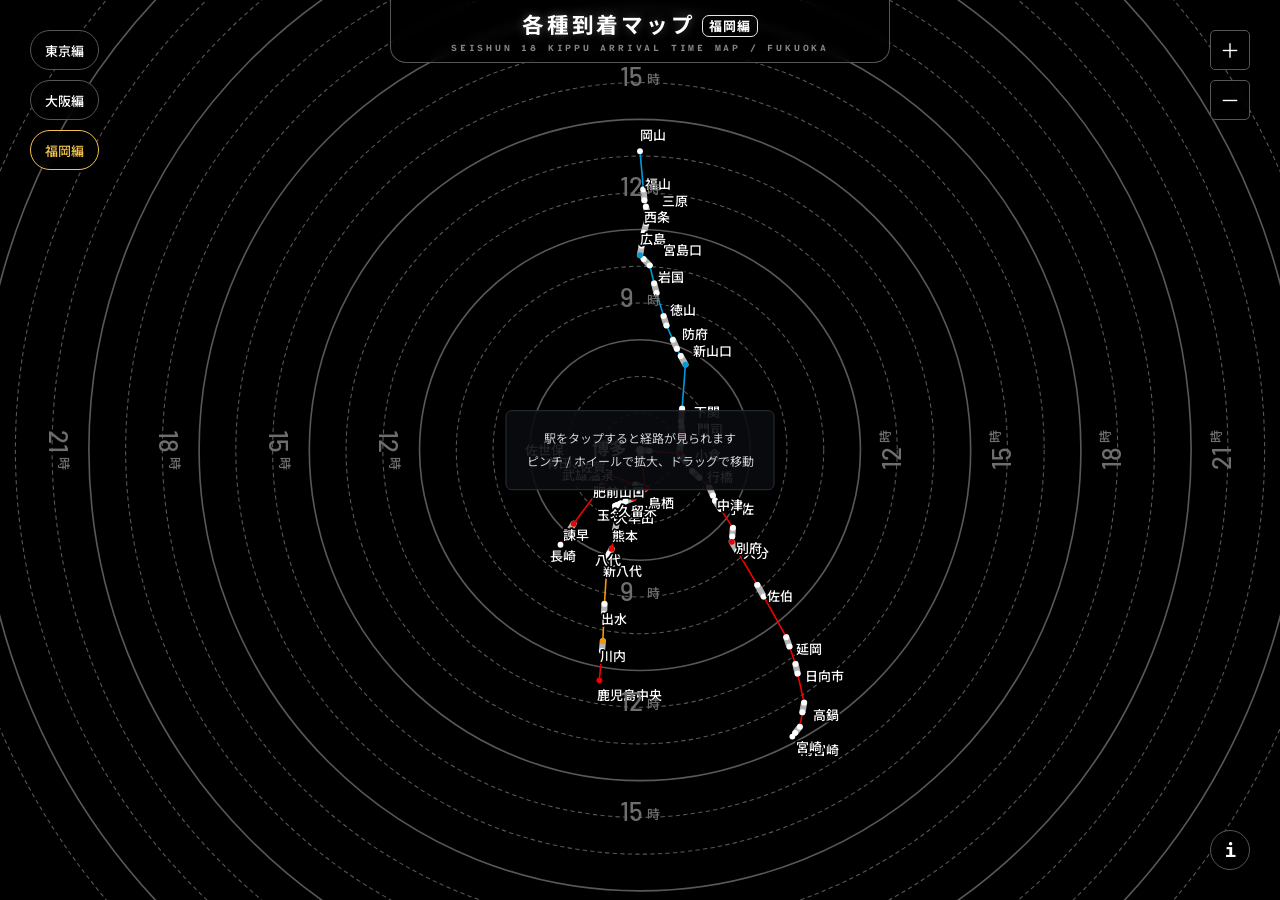
==== commit c72549ce: "変更内容" ====
--- a/hukuoka.html
+++ b/hukuoka.html
@@ -398,6 +398,7 @@
     #links a:hover {
       background: #444
     }
+
     #links a.cur {
       border-color: #f2c14e;
       color: #f2c14e
@@ -972,7 +973,7 @@
 </head>
 
 <body>
-<svg id="map" preserveAspectRatio="xMidYMid slice" xmlns="http://www.w3.org/2000/svg" viewBox="0 0 595.3 841.9">
+  <svg id="map" preserveAspectRatio="xMidYMid slice" xmlns="http://www.w3.org/2000/svg" viewBox="0 0 595.3 841.9">
     <defs>
       <filter id="glow" filterUnits="userSpaceOnUse" x="0" y="0" width="595.3" height="841.9"
         color-interpolation-filters="sRGB">
@@ -1027,88 +1028,170 @@
     <circle cx="365.7" cy="493.2" r="289.17" fill="none" stroke="#595757" stroke-width="0.5" stroke-dasharray="2,1.5" />
     <circle cx="365.7" cy="493.2" r="306.18" fill="none" stroke="#595757" stroke-width="0.75" />
     <circle cx="365.7" cy="493.2" r="323.19" fill="none" stroke="#595757" stroke-width="0.5" stroke-dasharray="2,1.5" />
-    <line data-e="博多&gt;小倉" data-sn="博多" x1="365.70" y1="493.20" x2="370.18" y2="493.59" stroke="#B5B5B6" stroke-width="2.9" stroke-linecap="round" />
-    <line data-e="博多&gt;鳥栖" data-sn="博多" x1="365.70" y1="493.20" x2="366.33" y2="497.66" stroke="#B5B5B6" stroke-width="2.9" stroke-linecap="round" />
-    <line data-e="小倉&gt;門司" data-sn="小倉" x1="384.06" y1="494.81" x2="384.64" y2="490.34" stroke="#B5B5B6" stroke-width="2.9" stroke-linecap="round" />
-    <line data-e="小倉&gt;行橋" data-sn="小倉" x1="384.06" y1="494.81" x2="386.67" y2="498.47" stroke="#B5B5B6" stroke-width="2.9" stroke-linecap="round" />
-    <line data-e="門司&gt;下関" data-sn="門司" x1="385.20" y1="486.10" x2="384.92" y2="482.24" stroke="#B5B5B6" stroke-width="2.9" stroke-linecap="round" />
-    <line data-e="下関&gt;新山口" data-sn="下関" x1="384.74" y1="479.87" x2="385.18" y2="474.10" stroke="#B5B5B6" stroke-width="2.9" stroke-linecap="round" />
-    <line data-e="新山口&gt;防府" data-sn="新山口" x1="386.73" y1="453.65" x2="384.59" y2="449.69" stroke="#B5B5B6" stroke-width="2.9" stroke-linecap="round" />
-    <line data-e="防府&gt;徳山" data-sn="防府" x1="382.77" y1="446.31" x2="380.94" y2="442.20" stroke="#B5B5B6" stroke-width="2.9" stroke-linecap="round" />
-    <line data-e="徳山&gt;岩国" data-sn="徳山" x1="377.96" y1="435.52" x2="376.64" y2="431.22" stroke="#B5B5B6" stroke-width="2.9" stroke-linecap="round" />
-    <line data-e="岩国&gt;宮島口" data-sn="岩国" x1="373.35" y1="420.46" x2="372.26" y2="416.09" stroke="#B5B5B6" stroke-width="2.9" stroke-linecap="round" />
-    <line data-e="宮島口&gt;広島" data-sn="宮島口" x1="370.18" y1="407.70" x2="367.40" y2="404.82" stroke="#B5B5B6" stroke-width="2.9" stroke-linecap="round" />
-    <line data-e="広島&gt;西条" data-sn="広島" x1="365.70" y1="403.05" x2="366.44" y2="398.61" stroke="#B5B5B6" stroke-width="2.9" stroke-linecap="round" />
-    <line data-e="西条&gt;三原" data-sn="西条" x1="367.46" y1="392.57" x2="368.61" y2="388.22" stroke="#B5B5B6" stroke-width="2.9" stroke-linecap="round" />
-    <line data-e="三原&gt;福山" data-sn="三原" x1="369.48" y1="384.97" x2="368.44" y2="380.59" stroke="#B5B5B6" stroke-width="2.9" stroke-linecap="round" />
-    <line data-e="福山&gt;岡山" data-sn="福山" x1="367.72" y1="377.55" x2="367.27" y2="372.56" stroke="#B5B5B6" stroke-width="2.9" stroke-linecap="round" />
-    <line data-e="行橋&gt;中津" data-sn="行橋" x1="389.88" y1="502.97" x2="393.19" y2="506.03" stroke="#B5B5B6" stroke-width="2.9" stroke-linecap="round" />
-    <line data-e="中津&gt;宇佐" data-sn="中津" x1="397.74" y1="510.24" x2="399.44" y2="514.22" stroke="#B5B5B6" stroke-width="2.9" stroke-linecap="round" />
-    <line data-e="宇佐&gt;別府" data-sn="宇佐" x1="400.48" y1="516.66" x2="402.94" y2="520.43" stroke="#B5B5B6" stroke-width="2.9" stroke-linecap="round" />
-    <line data-e="別府&gt;大分" data-sn="別府" x1="408.70" y1="529.28" x2="408.39" y2="533.26" stroke="#B5B5B6" stroke-width="2.9" stroke-linecap="round" />
-    <line data-e="大分&gt;佐伯" data-sn="大分" x1="408.20" y1="535.70" x2="410.80" y2="540.09" stroke="#B5B5B6" stroke-width="2.9" stroke-linecap="round" />
-    <line data-e="佐伯&gt;延岡" data-sn="佐伯" x1="420.01" y1="555.68" x2="422.96" y2="561.00" stroke="#B5B5B6" stroke-width="2.9" stroke-linecap="round" />
-    <line data-e="延岡&gt;日向市" data-sn="延岡" x1="433.42" y1="579.88" x2="434.89" y2="584.13" stroke="#B5B5B6" stroke-width="2.9" stroke-linecap="round" />
-    <line data-e="日向市&gt;高鍋" data-sn="日向市" x1="437.69" y1="592.28" x2="438.66" y2="596.67" stroke="#B5B5B6" stroke-width="2.9" stroke-linecap="round" />
-    <line data-e="高鍋&gt;宮崎" data-sn="高鍋" x1="441.67" y1="610.18" x2="440.89" y2="614.61" stroke="#B5B5B6" stroke-width="2.9" stroke-linecap="round" />
-    <line data-e="宮崎&gt;南宮崎" data-sn="宮崎" x1="439.69" y1="621.36" x2="437.55" y2="624.15" stroke="#B5B5B6" stroke-width="2.9" stroke-linecap="round" />
-    <line data-e="鳥栖&gt;久留米" data-sn="鳥栖" x1="368.19" y1="510.89" x2="364.71" y2="513.71" stroke="#B5B5B6" stroke-width="2.9" stroke-linecap="round" />
-    <line data-e="鳥栖&gt;佐賀" data-sn="鳥栖" x1="368.19" y1="510.89" x2="363.51" y2="509.19" stroke="#B5B5B6" stroke-width="2.9" stroke-linecap="round" />
-    <line data-e="久留米&gt;大牟田" data-sn="久留米" x1="362.58" y1="515.43" x2="358.92" y2="517.01" stroke="#B5B5B6" stroke-width="2.9" stroke-linecap="round" />
-    <line data-e="大牟田&gt;玉名" data-sn="大牟田" x1="356.68" y1="517.98" x2="355.12" y2="518.67" stroke="#B5B5B6" stroke-width="2.9" stroke-linecap="round" />
-    <line data-e="玉名&gt;熊本" data-sn="玉名" x1="354.17" y1="519.10" x2="354.69" y2="523.44" stroke="#B5B5B6" stroke-width="2.9" stroke-linecap="round" />
-    <line data-e="熊本&gt;八代" data-sn="熊本" x1="355.01" y1="526.09" x2="354.17" y2="530.52" stroke="#B5B5B6" stroke-width="2.9" stroke-linecap="round" />
-    <line data-e="八代&gt;新八代" data-sn="八代" x1="352.57" y1="538.98" x2="351.36" y2="541.19" stroke="#B5B5B6" stroke-width="2.9" stroke-linecap="round" />
-    <line data-e="新八代&gt;出水" data-sn="新八代" x1="350.61" y1="542.54" x2="350.31" y2="547.37" stroke="#B5B5B6" stroke-width="2.9" stroke-linecap="round" />
-    <line data-e="出水&gt;川内" data-sn="出水" x1="349.25" y1="564.47" x2="349.05" y2="568.96" stroke="#B5B5B6" stroke-width="2.9" stroke-linecap="round" />
-    <line data-e="川内&gt;鹿児島中央" data-sn="川内" x1="348.50" y1="581.70" x2="348.10" y2="586.18" stroke="#B5B5B6" stroke-width="2.9" stroke-linecap="round" />
-    <line data-e="佐賀&gt;肥前山口" data-sn="佐賀" x1="346.93" y1="503.18" x2="348.38" y2="506.17" stroke="#B5B5B6" stroke-width="2.9" stroke-linecap="round" />
-    <line data-e="佐賀&gt;武雄温泉" data-sn="佐賀" x1="346.93" y1="503.18" x2="342.43" y2="502.96" stroke="#B5B5B6" stroke-width="2.9" stroke-linecap="round" />
-    <line data-e="肥前山口&gt;諫早" data-sn="肥前山口" x1="349.27" y1="508.00" x2="346.12" y2="512.25" stroke="#B5B5B6" stroke-width="2.9" stroke-linecap="round" />
-    <line data-e="諫早&gt;長崎" data-sn="諫早" x1="334.97" y1="527.33" x2="332.59" y2="531.15" stroke="#B5B5B6" stroke-width="2.9" stroke-linecap="round" />
-    <line data-e="武雄温泉&gt;有田" data-sn="武雄温泉" x1="336.58" y1="502.66" x2="332.70" y2="500.38" stroke="#B5B5B6" stroke-width="2.9" stroke-linecap="round" />
-    <line data-e="有田&gt;佐世保" data-sn="有田" x1="329.20" y1="498.33" x2="325.25" y2="496.18" stroke="#B5B5B6" stroke-width="2.9" stroke-linecap="round" />
-    <line data-e="博多&gt;小倉" x1="370.18" y1="493.59" x2="384.06" y2="494.81" stroke="#F00000" stroke-width="0.75" stroke-linecap="round" />
-    <line data-e="博多&gt;鳥栖" x1="366.33" y1="497.66" x2="368.19" y2="510.89" stroke="#F00000" stroke-width="0.75" stroke-linecap="round" />
-    <line data-e="小倉&gt;門司" x1="384.64" y1="490.34" x2="385.20" y2="486.10" stroke="#F00000" stroke-width="0.75" stroke-linecap="round" />
-    <line data-e="小倉&gt;行橋" x1="386.67" y1="498.47" x2="389.88" y2="502.97" stroke="#F00000" stroke-width="0.75" stroke-linecap="round" />
-    <line data-e="門司&gt;下関" x1="384.92" y1="482.24" x2="384.74" y2="479.87" stroke="#0099D9" stroke-width="0.75" stroke-linecap="round" />
-    <line data-e="下関&gt;新山口" x1="385.18" y1="474.10" x2="386.73" y2="453.65" stroke="#0099D9" stroke-width="0.75" stroke-linecap="round" />
-    <line data-e="新山口&gt;防府" x1="384.59" y1="449.69" x2="382.77" y2="446.31" stroke="#0099D9" stroke-width="0.75" stroke-linecap="round" />
-    <line data-e="防府&gt;徳山" x1="380.94" y1="442.20" x2="377.96" y2="435.52" stroke="#0099D9" stroke-width="0.75" stroke-linecap="round" />
-    <line data-e="徳山&gt;岩国" x1="376.64" y1="431.22" x2="373.35" y2="420.46" stroke="#0099D9" stroke-width="0.75" stroke-linecap="round" />
-    <line data-e="岩国&gt;宮島口" x1="372.26" y1="416.09" x2="370.18" y2="407.70" stroke="#0099D9" stroke-width="0.75" stroke-linecap="round" />
-    <line data-e="宮島口&gt;広島" x1="367.40" y1="404.82" x2="365.70" y2="403.05" stroke="#0099D9" stroke-width="0.75" stroke-linecap="round" />
-    <line data-e="広島&gt;西条" x1="366.44" y1="398.61" x2="367.46" y2="392.57" stroke="#0099D9" stroke-width="0.75" stroke-linecap="round" />
-    <line data-e="西条&gt;三原" x1="368.61" y1="388.22" x2="369.48" y2="384.97" stroke="#0099D9" stroke-width="0.75" stroke-linecap="round" />
-    <line data-e="三原&gt;福山" x1="368.44" y1="380.59" x2="367.72" y2="377.55" stroke="#0099D9" stroke-width="0.75" stroke-linecap="round" />
-    <line data-e="福山&gt;岡山" x1="367.27" y1="372.56" x2="365.70" y2="354.85" stroke="#0099D9" stroke-width="0.75" stroke-linecap="round" />
-    <line data-e="行橋&gt;中津" x1="393.19" y1="506.03" x2="397.74" y2="510.24" stroke="#F00000" stroke-width="0.75" stroke-linecap="round" />
-    <line data-e="中津&gt;宇佐" x1="399.44" y1="514.22" x2="400.48" y2="516.66" stroke="#F00000" stroke-width="0.75" stroke-linecap="round" />
-    <line data-e="宇佐&gt;別府" x1="402.94" y1="520.43" x2="408.70" y2="529.28" stroke="#F00000" stroke-width="0.75" stroke-linecap="round" />
-    <line data-e="別府&gt;大分" x1="408.39" y1="533.26" x2="408.20" y2="535.70" stroke="#F00000" stroke-width="0.75" stroke-linecap="round" />
-    <line data-e="大分&gt;佐伯" x1="410.80" y1="540.09" x2="420.01" y2="555.68" stroke="#F00000" stroke-width="0.75" stroke-linecap="round" />
-    <line data-e="佐伯&gt;延岡" x1="422.96" y1="561.00" x2="433.42" y2="579.88" stroke="#F00000" stroke-width="0.75" stroke-linecap="round" />
-    <line data-e="延岡&gt;日向市" x1="434.89" y1="584.13" x2="437.69" y2="592.28" stroke="#F00000" stroke-width="0.75" stroke-linecap="round" />
-    <line data-e="日向市&gt;高鍋" x1="438.66" y1="596.67" x2="441.67" y2="610.18" stroke="#F00000" stroke-width="0.75" stroke-linecap="round" />
-    <line data-e="高鍋&gt;宮崎" x1="440.89" y1="614.61" x2="439.69" y2="621.36" stroke="#F00000" stroke-width="0.75" stroke-linecap="round" />
-    <line data-e="宮崎&gt;南宮崎" x1="437.55" y1="624.15" x2="436.24" y2="625.87" stroke="#F00000" stroke-width="0.75" stroke-linecap="round" />
-    <line data-e="鳥栖&gt;久留米" x1="364.71" y1="513.71" x2="362.58" y2="515.43" stroke="#F00000" stroke-width="0.75" stroke-linecap="round" />
-    <line data-e="鳥栖&gt;佐賀" x1="363.51" y1="509.19" x2="346.93" y2="503.18" stroke="#F00000" stroke-width="0.75" stroke-linecap="round" />
-    <line data-e="久留米&gt;大牟田" x1="358.92" y1="517.01" x2="356.68" y2="517.98" stroke="#F00000" stroke-width="0.75" stroke-linecap="round" />
-    <line data-e="大牟田&gt;玉名" x1="355.12" y1="518.67" x2="354.17" y2="519.10" stroke="#F00000" stroke-width="0.75" stroke-linecap="round" />
-    <line data-e="玉名&gt;熊本" x1="354.69" y1="523.44" x2="355.01" y2="526.09" stroke="#F00000" stroke-width="0.75" stroke-linecap="round" />
-    <line data-e="熊本&gt;八代" x1="354.17" y1="530.52" x2="352.57" y2="538.98" stroke="#F00000" stroke-width="0.75" stroke-linecap="round" />
-    <line data-e="八代&gt;新八代" x1="351.36" y1="541.19" x2="350.61" y2="542.54" stroke="#F00000" stroke-width="0.75" stroke-linecap="round" />
-    <line data-e="新八代&gt;出水" x1="350.31" y1="547.37" x2="349.25" y2="564.47" stroke="#F39800" stroke-width="0.75" stroke-linecap="round" />
-    <line data-e="出水&gt;川内" x1="349.05" y1="568.96" x2="348.50" y2="581.70" stroke="#F39800" stroke-width="0.75" stroke-linecap="round" />
-    <line data-e="川内&gt;鹿児島中央" x1="348.10" y1="586.18" x2="346.89" y2="599.85" stroke="#F00000" stroke-width="0.75" stroke-linecap="round" />
-    <line data-e="佐賀&gt;肥前山口" x1="348.38" y1="506.17" x2="349.27" y2="508.00" stroke="#F00000" stroke-width="0.75" stroke-linecap="round" />
-    <line data-e="佐賀&gt;武雄温泉" x1="342.43" y1="502.96" x2="336.58" y2="502.66" stroke="#F00000" stroke-width="0.75" stroke-linecap="round" />
-    <line data-e="肥前山口&gt;諫早" x1="346.12" y1="512.25" x2="334.97" y2="527.33" stroke="#F00000" stroke-width="0.75" stroke-linecap="round" />
-    <line data-e="諫早&gt;長崎" x1="332.59" y1="531.15" x2="328.89" y2="537.07" stroke="#F00000" stroke-width="0.75" stroke-linecap="round" />
-    <line data-e="武雄温泉&gt;有田" x1="332.70" y1="500.38" x2="329.20" y2="498.33" stroke="#F00000" stroke-width="0.75" stroke-linecap="round" />
-    <line data-e="有田&gt;佐世保" x1="325.25" y1="496.18" x2="319.77" y2="493.20" stroke="#F00000" stroke-width="0.75" stroke-linecap="round" />
+    <line data-e="博多&gt;小倉" data-sn="博多" x1="365.70" y1="493.20" x2="370.18" y2="493.59" stroke="#B5B5B6"
+      stroke-width="2.9" stroke-linecap="round" />
+    <line data-e="博多&gt;鳥栖" data-sn="博多" x1="365.70" y1="493.20" x2="366.33" y2="497.66" stroke="#B5B5B6"
+      stroke-width="2.9" stroke-linecap="round" />
+    <line data-e="小倉&gt;門司" data-sn="小倉" x1="384.06" y1="494.81" x2="384.64" y2="490.34" stroke="#B5B5B6"
+      stroke-width="2.9" stroke-linecap="round" />
+    <line data-e="小倉&gt;行橋" data-sn="小倉" x1="384.06" y1="494.81" x2="386.67" y2="498.47" stroke="#B5B5B6"
+      stroke-width="2.9" stroke-linecap="round" />
+    <line data-e="門司&gt;下関" data-sn="門司" x1="385.20" y1="486.10" x2="384.92" y2="482.24" stroke="#B5B5B6"
+      stroke-width="2.9" stroke-linecap="round" />
+    <line data-e="下関&gt;新山口" data-sn="下関" x1="384.74" y1="479.87" x2="385.18" y2="474.10" stroke="#B5B5B6"
+      stroke-width="2.9" stroke-linecap="round" />
+    <line data-e="新山口&gt;防府" data-sn="新山口" x1="386.73" y1="453.65" x2="384.59" y2="449.69" stroke="#B5B5B6"
+      stroke-width="2.9" stroke-linecap="round" />
+    <line data-e="防府&gt;徳山" data-sn="防府" x1="382.77" y1="446.31" x2="380.94" y2="442.20" stroke="#B5B5B6"
+      stroke-width="2.9" stroke-linecap="round" />
+    <line data-e="徳山&gt;岩国" data-sn="徳山" x1="377.96" y1="435.52" x2="376.64" y2="431.22" stroke="#B5B5B6"
+      stroke-width="2.9" stroke-linecap="round" />
+    <line data-e="岩国&gt;宮島口" data-sn="岩国" x1="373.35" y1="420.46" x2="372.26" y2="416.09" stroke="#B5B5B6"
+      stroke-width="2.9" stroke-linecap="round" />
+    <line data-e="宮島口&gt;広島" data-sn="宮島口" x1="370.18" y1="407.70" x2="367.40" y2="404.82" stroke="#B5B5B6"
+      stroke-width="2.9" stroke-linecap="round" />
+    <line data-e="広島&gt;西条" data-sn="広島" x1="365.70" y1="403.05" x2="366.44" y2="398.61" stroke="#B5B5B6"
+      stroke-width="2.9" stroke-linecap="round" />
+    <line data-e="西条&gt;三原" data-sn="西条" x1="367.46" y1="392.57" x2="368.61" y2="388.22" stroke="#B5B5B6"
+      stroke-width="2.9" stroke-linecap="round" />
+    <line data-e="三原&gt;福山" data-sn="三原" x1="369.48" y1="384.97" x2="368.44" y2="380.59" stroke="#B5B5B6"
+      stroke-width="2.9" stroke-linecap="round" />
+    <line data-e="福山&gt;岡山" data-sn="福山" x1="367.72" y1="377.55" x2="367.27" y2="372.56" stroke="#B5B5B6"
+      stroke-width="2.9" stroke-linecap="round" />
+    <line data-e="行橋&gt;中津" data-sn="行橋" x1="389.88" y1="502.97" x2="393.19" y2="506.03" stroke="#B5B5B6"
+      stroke-width="2.9" stroke-linecap="round" />
+    <line data-e="中津&gt;宇佐" data-sn="中津" x1="397.74" y1="510.24" x2="399.44" y2="514.22" stroke="#B5B5B6"
+      stroke-width="2.9" stroke-linecap="round" />
+    <line data-e="宇佐&gt;別府" data-sn="宇佐" x1="400.48" y1="516.66" x2="402.94" y2="520.43" stroke="#B5B5B6"
+      stroke-width="2.9" stroke-linecap="round" />
+    <line data-e="別府&gt;大分" data-sn="別府" x1="408.70" y1="529.28" x2="408.39" y2="533.26" stroke="#B5B5B6"
+      stroke-width="2.9" stroke-linecap="round" />
+    <line data-e="大分&gt;佐伯" data-sn="大分" x1="408.20" y1="535.70" x2="410.80" y2="540.09" stroke="#B5B5B6"
+      stroke-width="2.9" stroke-linecap="round" />
+    <line data-e="佐伯&gt;延岡" data-sn="佐伯" x1="420.01" y1="555.68" x2="422.96" y2="561.00" stroke="#B5B5B6"
+      stroke-width="2.9" stroke-linecap="round" />
+    <line data-e="延岡&gt;日向市" data-sn="延岡" x1="433.42" y1="579.88" x2="434.89" y2="584.13" stroke="#B5B5B6"
+      stroke-width="2.9" stroke-linecap="round" />
+    <line data-e="日向市&gt;高鍋" data-sn="日向市" x1="437.69" y1="592.28" x2="438.66" y2="596.67" stroke="#B5B5B6"
+      stroke-width="2.9" stroke-linecap="round" />
+    <line data-e="高鍋&gt;宮崎" data-sn="高鍋" x1="441.67" y1="610.18" x2="440.89" y2="614.61" stroke="#B5B5B6"
+      stroke-width="2.9" stroke-linecap="round" />
+    <line data-e="宮崎&gt;南宮崎" data-sn="宮崎" x1="439.69" y1="621.36" x2="437.55" y2="624.15" stroke="#B5B5B6"
+      stroke-width="2.9" stroke-linecap="round" />
+    <line data-e="鳥栖&gt;久留米" data-sn="鳥栖" x1="368.19" y1="510.89" x2="364.71" y2="513.71" stroke="#B5B5B6"
+      stroke-width="2.9" stroke-linecap="round" />
+    <line data-e="鳥栖&gt;佐賀" data-sn="鳥栖" x1="368.19" y1="510.89" x2="363.51" y2="509.19" stroke="#B5B5B6"
+      stroke-width="2.9" stroke-linecap="round" />
+    <line data-e="久留米&gt;大牟田" data-sn="久留米" x1="362.58" y1="515.43" x2="358.92" y2="517.01" stroke="#B5B5B6"
+      stroke-width="2.9" stroke-linecap="round" />
+    <line data-e="大牟田&gt;玉名" data-sn="大牟田" x1="356.68" y1="517.98" x2="355.12" y2="518.67" stroke="#B5B5B6"
+      stroke-width="2.9" stroke-linecap="round" />
+    <line data-e="玉名&gt;熊本" data-sn="玉名" x1="354.17" y1="519.10" x2="354.69" y2="523.44" stroke="#B5B5B6"
+      stroke-width="2.9" stroke-linecap="round" />
+    <line data-e="熊本&gt;八代" data-sn="熊本" x1="355.01" y1="526.09" x2="354.17" y2="530.52" stroke="#B5B5B6"
+      stroke-width="2.9" stroke-linecap="round" />
+    <line data-e="八代&gt;新八代" data-sn="八代" x1="352.57" y1="538.98" x2="351.36" y2="541.19" stroke="#B5B5B6"
+      stroke-width="2.9" stroke-linecap="round" />
+    <line data-e="新八代&gt;出水" data-sn="新八代" x1="350.61" y1="542.54" x2="350.31" y2="547.37" stroke="#B5B5B6"
+      stroke-width="2.9" stroke-linecap="round" />
+    <line data-e="出水&gt;川内" data-sn="出水" x1="349.25" y1="564.47" x2="349.05" y2="568.96" stroke="#B5B5B6"
+      stroke-width="2.9" stroke-linecap="round" />
+    <line data-e="川内&gt;鹿児島中央" data-sn="川内" x1="348.50" y1="581.70" x2="348.10" y2="586.18" stroke="#B5B5B6"
+      stroke-width="2.9" stroke-linecap="round" />
+    <line data-e="佐賀&gt;肥前山口" data-sn="佐賀" x1="346.93" y1="503.18" x2="348.38" y2="506.17" stroke="#B5B5B6"
+      stroke-width="2.9" stroke-linecap="round" />
+    <line data-e="佐賀&gt;武雄温泉" data-sn="佐賀" x1="346.93" y1="503.18" x2="342.43" y2="502.96" stroke="#B5B5B6"
+      stroke-width="2.9" stroke-linecap="round" />
+    <line data-e="肥前山口&gt;諫早" data-sn="肥前山口" x1="349.27" y1="508.00" x2="346.12" y2="512.25" stroke="#B5B5B6"
+      stroke-width="2.9" stroke-linecap="round" />
+    <line data-e="諫早&gt;長崎" data-sn="諫早" x1="334.97" y1="527.33" x2="332.59" y2="531.15" stroke="#B5B5B6"
+      stroke-width="2.9" stroke-linecap="round" />
+    <line data-e="武雄温泉&gt;有田" data-sn="武雄温泉" x1="336.58" y1="502.66" x2="332.70" y2="500.38" stroke="#B5B5B6"
+      stroke-width="2.9" stroke-linecap="round" />
+    <line data-e="有田&gt;佐世保" data-sn="有田" x1="329.20" y1="498.33" x2="325.25" y2="496.18" stroke="#B5B5B6"
+      stroke-width="2.9" stroke-linecap="round" />
+    <line data-e="博多&gt;小倉" x1="370.18" y1="493.59" x2="384.06" y2="494.81" stroke="#F00000" stroke-width="0.75"
+      stroke-linecap="round" />
+    <line data-e="博多&gt;鳥栖" x1="366.33" y1="497.66" x2="368.19" y2="510.89" stroke="#F00000" stroke-width="0.75"
+      stroke-linecap="round" />
+    <line data-e="小倉&gt;門司" x1="384.64" y1="490.34" x2="385.20" y2="486.10" stroke="#F00000" stroke-width="0.75"
+      stroke-linecap="round" />
+    <line data-e="小倉&gt;行橋" x1="386.67" y1="498.47" x2="389.88" y2="502.97" stroke="#F00000" stroke-width="0.75"
+      stroke-linecap="round" />
+    <line data-e="門司&gt;下関" x1="384.92" y1="482.24" x2="384.74" y2="479.87" stroke="#0099D9" stroke-width="0.75"
+      stroke-linecap="round" />
+    <line data-e="下関&gt;新山口" x1="385.18" y1="474.10" x2="386.73" y2="453.65" stroke="#0099D9" stroke-width="0.75"
+      stroke-linecap="round" />
+    <line data-e="新山口&gt;防府" x1="384.59" y1="449.69" x2="382.77" y2="446.31" stroke="#0099D9" stroke-width="0.75"
+      stroke-linecap="round" />
+    <line data-e="防府&gt;徳山" x1="380.94" y1="442.20" x2="377.96" y2="435.52" stroke="#0099D9" stroke-width="0.75"
+      stroke-linecap="round" />
+    <line data-e="徳山&gt;岩国" x1="376.64" y1="431.22" x2="373.35" y2="420.46" stroke="#0099D9" stroke-width="0.75"
+      stroke-linecap="round" />
+    <line data-e="岩国&gt;宮島口" x1="372.26" y1="416.09" x2="370.18" y2="407.70" stroke="#0099D9" stroke-width="0.75"
+      stroke-linecap="round" />
+    <line data-e="宮島口&gt;広島" x1="367.40" y1="404.82" x2="365.70" y2="403.05" stroke="#0099D9" stroke-width="0.75"
+      stroke-linecap="round" />
+    <line data-e="広島&gt;西条" x1="366.44" y1="398.61" x2="367.46" y2="392.57" stroke="#0099D9" stroke-width="0.75"
+      stroke-linecap="round" />
+    <line data-e="西条&gt;三原" x1="368.61" y1="388.22" x2="369.48" y2="384.97" stroke="#0099D9" stroke-width="0.75"
+      stroke-linecap="round" />
+    <line data-e="三原&gt;福山" x1="368.44" y1="380.59" x2="367.72" y2="377.55" stroke="#0099D9" stroke-width="0.75"
+      stroke-linecap="round" />
+    <line data-e="福山&gt;岡山" x1="367.27" y1="372.56" x2="365.70" y2="354.85" stroke="#0099D9" stroke-width="0.75"
+      stroke-linecap="round" />
+    <line data-e="行橋&gt;中津" x1="393.19" y1="506.03" x2="397.74" y2="510.24" stroke="#F00000" stroke-width="0.75"
+      stroke-linecap="round" />
+    <line data-e="中津&gt;宇佐" x1="399.44" y1="514.22" x2="400.48" y2="516.66" stroke="#F00000" stroke-width="0.75"
+      stroke-linecap="round" />
+    <line data-e="宇佐&gt;別府" x1="402.94" y1="520.43" x2="408.70" y2="529.28" stroke="#F00000" stroke-width="0.75"
+      stroke-linecap="round" />
+    <line data-e="別府&gt;大分" x1="408.39" y1="533.26" x2="408.20" y2="535.70" stroke="#F00000" stroke-width="0.75"
+      stroke-linecap="round" />
+    <line data-e="大分&gt;佐伯" x1="410.80" y1="540.09" x2="420.01" y2="555.68" stroke="#F00000" stroke-width="0.75"
+      stroke-linecap="round" />
+    <line data-e="佐伯&gt;延岡" x1="422.96" y1="561.00" x2="433.42" y2="579.88" stroke="#F00000" stroke-width="0.75"
+      stroke-linecap="round" />
+    <line data-e="延岡&gt;日向市" x1="434.89" y1="584.13" x2="437.69" y2="592.28" stroke="#F00000" stroke-width="0.75"
+      stroke-linecap="round" />
+    <line data-e="日向市&gt;高鍋" x1="438.66" y1="596.67" x2="441.67" y2="610.18" stroke="#F00000" stroke-width="0.75"
+      stroke-linecap="round" />
+    <line data-e="高鍋&gt;宮崎" x1="440.89" y1="614.61" x2="439.69" y2="621.36" stroke="#F00000" stroke-width="0.75"
+      stroke-linecap="round" />
+    <line data-e="宮崎&gt;南宮崎" x1="437.55" y1="624.15" x2="436.24" y2="625.87" stroke="#F00000" stroke-width="0.75"
+      stroke-linecap="round" />
+    <line data-e="鳥栖&gt;久留米" x1="364.71" y1="513.71" x2="362.58" y2="515.43" stroke="#F00000" stroke-width="0.75"
+      stroke-linecap="round" />
+    <line data-e="鳥栖&gt;佐賀" x1="363.51" y1="509.19" x2="346.93" y2="503.18" stroke="#F00000" stroke-width="0.75"
+      stroke-linecap="round" />
+    <line data-e="久留米&gt;大牟田" x1="358.92" y1="517.01" x2="356.68" y2="517.98" stroke="#F00000" stroke-width="0.75"
+      stroke-linecap="round" />
+    <line data-e="大牟田&gt;玉名" x1="355.12" y1="518.67" x2="354.17" y2="519.10" stroke="#F00000" stroke-width="0.75"
+      stroke-linecap="round" />
+    <line data-e="玉名&gt;熊本" x1="354.69" y1="523.44" x2="355.01" y2="526.09" stroke="#F00000" stroke-width="0.75"
+      stroke-linecap="round" />
+    <line data-e="熊本&gt;八代" x1="354.17" y1="530.52" x2="352.57" y2="538.98" stroke="#F00000" stroke-width="0.75"
+      stroke-linecap="round" />
+    <line data-e="八代&gt;新八代" x1="351.36" y1="541.19" x2="350.61" y2="542.54" stroke="#F00000" stroke-width="0.75"
+      stroke-linecap="round" />
+    <line data-e="新八代&gt;出水" x1="350.31" y1="547.37" x2="349.25" y2="564.47" stroke="#F39800" stroke-width="0.75"
+      stroke-linecap="round" />
+    <line data-e="出水&gt;川内" x1="349.05" y1="568.96" x2="348.50" y2="581.70" stroke="#F39800" stroke-width="0.75"
+      stroke-linecap="round" />
+    <line data-e="川内&gt;鹿児島中央" x1="348.10" y1="586.18" x2="346.89" y2="599.85" stroke="#F00000" stroke-width="0.75"
+      stroke-linecap="round" />
+    <line data-e="佐賀&gt;肥前山口" x1="348.38" y1="506.17" x2="349.27" y2="508.00" stroke="#F00000" stroke-width="0.75"
+      stroke-linecap="round" />
+    <line data-e="佐賀&gt;武雄温泉" x1="342.43" y1="502.96" x2="336.58" y2="502.66" stroke="#F00000" stroke-width="0.75"
+      stroke-linecap="round" />
+    <line data-e="肥前山口&gt;諫早" x1="346.12" y1="512.25" x2="334.97" y2="527.33" stroke="#F00000" stroke-width="0.75"
+      stroke-linecap="round" />
+    <line data-e="諫早&gt;長崎" x1="332.59" y1="531.15" x2="328.89" y2="537.07" stroke="#F00000" stroke-width="0.75"
+      stroke-linecap="round" />
+    <line data-e="武雄温泉&gt;有田" x1="332.70" y1="500.38" x2="329.20" y2="498.33" stroke="#F00000" stroke-width="0.75"
+      stroke-linecap="round" />
+    <line data-e="有田&gt;佐世保" x1="325.25" y1="496.18" x2="319.77" y2="493.20" stroke="#F00000" stroke-width="0.75"
+      stroke-linecap="round" />
     <circle data-e="博多&gt;小倉" data-sn="博多" cx="370.18" cy="493.59" r="1.35" fill="#fff" />
     <circle data-e="博多&gt;鳥栖" data-sn="博多" cx="366.33" cy="497.66" r="1.35" fill="#fff" />
     <circle data-e="小倉&gt;門司" data-sn="小倉" cx="384.64" cy="490.34" r="1.35" fill="#fff" />
@@ -1234,90 +1317,258 @@
     <circle data-st="有田" data-sn="有田" cx="329.20" cy="498.33" r="1.35" fill="#fff" />
     <circle data-st="日向市" data-sn="日向市" cx="437.69" cy="592.28" r="1.35" fill="#fff" />
     <circle data-st="高鍋" data-sn="高鍋" cx="441.67" cy="610.18" r="1.35" fill="#fff" />
-    <g data-st="南宮崎" data-sn="南宮崎" data-dx="0.00" data-dy="0.00"><text x="439.62" y="634.42" fill="none" stroke="#000000" stroke-width="1.6" stroke-linejoin="round" font-size="6" font-weight="500" font-family="'Noto Sans JP', sans-serif">南宮崎</text><text x="439.62" y="634.42" fill="#fff" font-size="6" font-weight="500" font-family="'Noto Sans JP', sans-serif">南宮崎</text></g>
-    <g data-st="宮崎" data-sn="宮崎" data-dx="0.00" data-dy="0.00"><text x="438.10" y="632.80" fill="none" stroke="#000000" stroke-width="1.6" stroke-linejoin="round" font-size="6" font-weight="500" font-family="'Noto Sans JP', sans-serif">宮崎</text><text x="438.10" y="632.80" fill="#fff" font-size="6" font-weight="500" font-family="'Noto Sans JP', sans-serif">宮崎</text></g>
-    <g data-st="高鍋" data-sn="高鍋" data-dx="0.00" data-dy="0.00"><text x="445.59" y="618.42" fill="none" stroke="#000000" stroke-width="1.6" stroke-linejoin="round" font-size="6" font-weight="500" font-family="'Noto Sans JP', sans-serif">高鍋</text><text x="445.59" y="618.42" fill="#fff" font-size="6" font-weight="500" font-family="'Noto Sans JP', sans-serif">高鍋</text></g>
-    <g data-st="岡山" data-sn="岡山" data-dx="0.00" data-dy="0.00"><text x="365.70" y="349.85" fill="none" stroke="#000000" stroke-width="1.6" stroke-linejoin="round" font-size="6" font-weight="500" font-family="'Noto Sans JP', sans-serif">岡山</text><text x="365.70" y="349.85" fill="#fff" font-size="6" font-weight="500" font-family="'Noto Sans JP', sans-serif">岡山</text></g>
-    <g data-st="日向市" data-sn="日向市" data-dx="0.00" data-dy="0.00"><text x="441.92" y="600.31" fill="none" stroke="#000000" stroke-width="1.6" stroke-linejoin="round" font-size="6" font-weight="500" font-family="'Noto Sans JP', sans-serif">日向市</text><text x="441.92" y="600.31" fill="#fff" font-size="6" font-weight="500" font-family="'Noto Sans JP', sans-serif">日向市</text></g>
-    <g data-st="福山" data-sn="福山" data-dx="0.00" data-dy="0.00"><text x="367.84" y="372.55" fill="none" stroke="#000000" stroke-width="1.6" stroke-linejoin="round" font-size="6" font-weight="500" font-family="'Noto Sans JP', sans-serif">福山</text><text x="367.84" y="372.55" fill="#fff" font-size="6" font-weight="500" font-family="'Noto Sans JP', sans-serif">福山</text></g>
-    <g data-st="延岡" data-sn="延岡" data-dx="0.00" data-dy="0.00"><text x="437.85" y="587.75" fill="none" stroke="#000000" stroke-width="1.6" stroke-linejoin="round" font-size="6" font-weight="500" font-family="'Noto Sans JP', sans-serif">延岡</text><text x="437.85" y="587.75" fill="#fff" font-size="6" font-weight="500" font-family="'Noto Sans JP', sans-serif">延岡</text></g>
-    <g data-st="三原" data-sn="三原" data-dx="0.00" data-dy="0.00"><text x="375.73" y="380.18" fill="none" stroke="#000000" stroke-width="1.6" stroke-linejoin="round" font-size="6" font-weight="500" font-family="'Noto Sans JP', sans-serif">三原</text><text x="375.73" y="380.18" fill="#fff" font-size="6" font-weight="500" font-family="'Noto Sans JP', sans-serif">三原</text></g>
-    <g data-st="鹿児島中央" data-sn="鹿児島中央" data-dx="0.00" data-dy="0.00"><text x="345.64" y="609.14" fill="none" stroke="#000000" stroke-width="1.6" stroke-linejoin="round" font-size="6" font-weight="500" font-family="'Noto Sans JP', sans-serif">鹿児島中央</text><text x="345.64" y="609.14" fill="#fff" font-size="6" font-weight="500" font-family="'Noto Sans JP', sans-serif">鹿児島中央</text></g>
-    <g data-st="西条" data-sn="西条" data-dx="0.00" data-dy="0.00"><text x="367.58" y="387.57" fill="none" stroke="#000000" stroke-width="1.6" stroke-linejoin="round" font-size="6" font-weight="500" font-family="'Noto Sans JP', sans-serif">西条</text><text x="367.58" y="387.57" fill="#fff" font-size="6" font-weight="500" font-family="'Noto Sans JP', sans-serif">西条</text></g>
-    <g data-st="川内" data-sn="川内" data-dx="0.00" data-dy="0.00"><text x="347.12" y="590.96" fill="none" stroke="#000000" stroke-width="1.6" stroke-linejoin="round" font-size="6" font-weight="500" font-family="'Noto Sans JP', sans-serif">川内</text><text x="347.12" y="590.96" fill="#fff" font-size="6" font-weight="500" font-family="'Noto Sans JP', sans-serif">川内</text></g>
-    <g data-st="広島" data-sn="広島" data-dx="0.00" data-dy="0.00"><text x="365.70" y="398.05" fill="none" stroke="#000000" stroke-width="1.6" stroke-linejoin="round" font-size="6" font-weight="500" font-family="'Noto Sans JP', sans-serif">広島</text><text x="365.70" y="398.05" fill="#fff" font-size="6" font-weight="500" font-family="'Noto Sans JP', sans-serif">広島</text></g>
-    <g data-st="宮島口" data-sn="宮島口" data-dx="0.00" data-dy="0.00"><text x="376.55" y="403.02" fill="none" stroke="#000000" stroke-width="1.6" stroke-linejoin="round" font-size="6" font-weight="500" font-family="'Noto Sans JP', sans-serif">宮島口</text><text x="376.55" y="403.02" fill="#fff" font-size="6" font-weight="500" font-family="'Noto Sans JP', sans-serif">宮島口</text></g>
-    <g data-st="佐伯" data-sn="佐伯" data-dx="0.00" data-dy="0.00"><text x="424.73" y="563.31" fill="none" stroke="#000000" stroke-width="1.6" stroke-linejoin="round" font-size="6" font-weight="500" font-family="'Noto Sans JP', sans-serif">佐伯</text><text x="424.73" y="563.31" fill="#fff" font-size="6" font-weight="500" font-family="'Noto Sans JP', sans-serif">佐伯</text></g>
-    <g data-st="岩国" data-sn="岩国" data-dx="0.00" data-dy="0.00"><text x="374.10" y="415.50" fill="none" stroke="#000000" stroke-width="1.6" stroke-linejoin="round" font-size="6" font-weight="500" font-family="'Noto Sans JP', sans-serif">岩国</text><text x="374.10" y="415.50" fill="#fff" font-size="6" font-weight="500" font-family="'Noto Sans JP', sans-serif">岩国</text></g>
-    <g data-st="出水" data-sn="出水" data-dx="0.00" data-dy="0.00"><text x="347.63" y="573.68" fill="none" stroke="#000000" stroke-width="1.6" stroke-linejoin="round" font-size="6" font-weight="500" font-family="'Noto Sans JP', sans-serif">出水</text><text x="347.63" y="573.68" fill="#fff" font-size="6" font-weight="500" font-family="'Noto Sans JP', sans-serif">出水</text></g>
-    <g data-st="大分" data-sn="大分" data-dx="0.00" data-dy="0.00"><text x="413.29" y="542.99" fill="none" stroke="#000000" stroke-width="1.6" stroke-linejoin="round" font-size="6" font-weight="500" font-family="'Noto Sans JP', sans-serif">大分</text><text x="413.29" y="542.99" fill="#fff" font-size="6" font-weight="500" font-family="'Noto Sans JP', sans-serif">大分</text></g>
-    <g data-st="徳山" data-sn="徳山" data-dx="0.00" data-dy="0.00"><text x="379.46" y="430.68" fill="none" stroke="#000000" stroke-width="1.6" stroke-linejoin="round" font-size="6" font-weight="500" font-family="'Noto Sans JP', sans-serif">徳山</text><text x="379.46" y="430.68" fill="#fff" font-size="6" font-weight="500" font-family="'Noto Sans JP', sans-serif">徳山</text></g>
-    <g data-st="長崎" data-sn="長崎" data-dx="0.00" data-dy="0.00"><text x="324.26" y="544.78" fill="none" stroke="#000000" stroke-width="1.6" stroke-linejoin="round" font-size="6" font-weight="500" font-family="'Noto Sans JP', sans-serif">長崎</text><text x="324.26" y="544.78" fill="#fff" font-size="6" font-weight="500" font-family="'Noto Sans JP', sans-serif">長崎</text></g>
-    <g data-st="別府" data-sn="別府" data-dx="0.00" data-dy="0.00"><text x="410.36" y="540.71" fill="none" stroke="#000000" stroke-width="1.6" stroke-linejoin="round" font-size="6" font-weight="500" font-family="'Noto Sans JP', sans-serif">別府</text><text x="410.36" y="540.71" fill="#fff" font-size="6" font-weight="500" font-family="'Noto Sans JP', sans-serif">別府</text></g>
-    <g data-st="新八代" data-sn="新八代" data-dx="0.00" data-dy="0.00"><text x="348.51" y="551.63" fill="none" stroke="#000000" stroke-width="1.6" stroke-linejoin="round" font-size="6" font-weight="500" font-family="'Noto Sans JP', sans-serif">新八代</text><text x="348.51" y="551.63" fill="#fff" font-size="6" font-weight="500" font-family="'Noto Sans JP', sans-serif">新八代</text></g>
-    <g data-st="防府" data-sn="防府" data-dx="0.00" data-dy="0.00"><text x="385.23" y="441.75" fill="none" stroke="#000000" stroke-width="1.6" stroke-linejoin="round" font-size="6" font-weight="500" font-family="'Noto Sans JP', sans-serif">防府</text><text x="385.23" y="441.75" fill="#fff" font-size="6" font-weight="500" font-family="'Noto Sans JP', sans-serif">防府</text></g>
-    <g data-st="八代" data-sn="八代" data-dx="0.00" data-dy="0.00"><text x="344.82" y="546.45" fill="none" stroke="#000000" stroke-width="1.6" stroke-linejoin="round" font-size="6" font-weight="500" font-family="'Noto Sans JP', sans-serif">八代</text><text x="344.82" y="546.45" fill="#fff" font-size="6" font-weight="500" font-family="'Noto Sans JP', sans-serif">八代</text></g>
-    <g data-st="諫早" data-sn="諫早" data-dx="0.00" data-dy="0.00"><text x="330.15" y="534.88" fill="none" stroke="#000000" stroke-width="1.6" stroke-linejoin="round" font-size="6" font-weight="500" font-family="'Noto Sans JP', sans-serif">諫早</text><text x="330.15" y="534.88" fill="#fff" font-size="6" font-weight="500" font-family="'Noto Sans JP', sans-serif">諫早</text></g>
-    <g data-st="佐世保" data-sn="佐世保" data-dx="0.00" data-dy="0.00"><text x="312.57" y="495.40" fill="none" stroke="#000000" stroke-width="1.6" stroke-linejoin="round" font-size="6" font-weight="500" font-family="'Noto Sans JP', sans-serif">佐世保</text><text x="312.57" y="495.40" fill="#fff" font-size="6" font-weight="500" font-family="'Noto Sans JP', sans-serif">佐世保</text></g>
-    <g data-st="新山口" data-sn="新山口" data-dx="0.00" data-dy="0.00"><text x="390.11" y="449.49" fill="none" stroke="#000000" stroke-width="1.6" stroke-linejoin="round" font-size="6" font-weight="500" font-family="'Noto Sans JP', sans-serif">新山口</text><text x="390.11" y="449.49" fill="#fff" font-size="6" font-weight="500" font-family="'Noto Sans JP', sans-serif">新山口</text></g>
-    <g data-st="宇佐" data-sn="宇佐" data-dx="0.00" data-dy="0.00"><text x="406.45" y="522.89" fill="none" stroke="#000000" stroke-width="1.6" stroke-linejoin="round" font-size="6" font-weight="500" font-family="'Noto Sans JP', sans-serif">宇佐</text><text x="406.45" y="522.89" fill="#fff" font-size="6" font-weight="500" font-family="'Noto Sans JP', sans-serif">宇佐</text></g>
-    <g data-st="有田" data-sn="有田" data-dx="0.00" data-dy="0.00"><text x="322.07" y="501.53" fill="none" stroke="#000000" stroke-width="1.6" stroke-linejoin="round" font-size="6" font-weight="500" font-family="'Noto Sans JP', sans-serif">有田</text><text x="322.07" y="501.53" fill="#fff" font-size="6" font-weight="500" font-family="'Noto Sans JP', sans-serif">有田</text></g>
-    <g data-st="中津" data-sn="中津" data-dx="0.00" data-dy="0.00"><text x="401.28" y="521.11" fill="none" stroke="#000000" stroke-width="1.6" stroke-linejoin="round" font-size="6" font-weight="500" font-family="'Noto Sans JP', sans-serif">中津</text><text x="401.28" y="521.11" fill="#fff" font-size="6" font-weight="500" font-family="'Noto Sans JP', sans-serif">中津</text></g>
-    <g data-st="熊本" data-sn="熊本" data-dx="0.00" data-dy="0.00"><text x="352.79" y="535.14" fill="none" stroke="#000000" stroke-width="1.6" stroke-linejoin="round" font-size="6" font-weight="500" font-family="'Noto Sans JP', sans-serif">熊本</text><text x="352.79" y="535.14" fill="#fff" font-size="6" font-weight="500" font-family="'Noto Sans JP', sans-serif">熊本</text></g>
-    <g data-st="武雄温泉" data-sn="武雄温泉" data-dx="0.00" data-dy="0.00"><text x="329.73" y="507.09" fill="none" stroke="#000000" stroke-width="1.6" stroke-linejoin="round" font-size="6" font-weight="500" font-family="'Noto Sans JP', sans-serif">武雄温泉</text><text x="329.73" y="507.09" fill="#fff" font-size="6" font-weight="500" font-family="'Noto Sans JP', sans-serif">武雄温泉</text></g>
-    <g data-st="玉名" data-sn="玉名" data-dx="0.00" data-dy="0.00"><text x="345.76" y="525.44" fill="none" stroke="#000000" stroke-width="1.6" stroke-linejoin="round" font-size="6" font-weight="500" font-family="'Noto Sans JP', sans-serif">玉名</text><text x="345.76" y="525.44" fill="#fff" font-size="6" font-weight="500" font-family="'Noto Sans JP', sans-serif">玉名</text></g>
-    <g data-st="大牟田" data-sn="大牟田" data-dx="0.00" data-dy="0.00"><text x="354.22" y="526.94" fill="none" stroke="#000000" stroke-width="1.6" stroke-linejoin="round" font-size="6" font-weight="500" font-family="'Noto Sans JP', sans-serif">大牟田</text><text x="354.22" y="526.94" fill="#fff" font-size="6" font-weight="500" font-family="'Noto Sans JP', sans-serif">大牟田</text></g>
-    <g data-st="行橋" data-sn="行橋" data-dx="0.00" data-dy="0.00"><text x="396.56" y="507.87" fill="none" stroke="#000000" stroke-width="1.6" stroke-linejoin="round" font-size="6" font-weight="500" font-family="'Noto Sans JP', sans-serif">行橋</text><text x="396.56" y="507.87" fill="#fff" font-size="6" font-weight="500" font-family="'Noto Sans JP', sans-serif">行橋</text></g>
-    <g data-st="下関" data-sn="下関" data-dx="0.00" data-dy="0.00"><text x="390.64" y="477.94" fill="none" stroke="#000000" stroke-width="1.6" stroke-linejoin="round" font-size="6" font-weight="500" font-family="'Noto Sans JP', sans-serif">下関</text><text x="390.64" y="477.94" fill="#fff" font-size="6" font-weight="500" font-family="'Noto Sans JP', sans-serif">下関</text></g>
-    <g data-st="久留米" data-sn="久留米" data-dx="0.00" data-dy="0.00"><text x="355.63" y="523.93" fill="none" stroke="#000000" stroke-width="1.6" stroke-linejoin="round" font-size="6" font-weight="500" font-family="'Noto Sans JP', sans-serif">久留米</text><text x="355.63" y="523.93" fill="#fff" font-size="6" font-weight="500" font-family="'Noto Sans JP', sans-serif">久留米</text></g>
-    <g data-st="肥前山口" data-sn="肥前山口" data-dx="0.00" data-dy="0.00"><text x="343.92" y="515.01" fill="none" stroke="#000000" stroke-width="1.6" stroke-linejoin="round" font-size="6" font-weight="500" font-family="'Noto Sans JP', sans-serif">肥前山口</text><text x="343.92" y="515.01" fill="#fff" font-size="6" font-weight="500" font-family="'Noto Sans JP', sans-serif">肥前山口</text></g>
-    <g data-st="佐賀" data-sn="佐賀" data-dx="0.00" data-dy="0.00"><text x="337.75" y="503.46" fill="none" stroke="#000000" stroke-width="1.6" stroke-linejoin="round" font-size="6" font-weight="500" font-family="'Noto Sans JP', sans-serif">佐賀</text><text x="337.75" y="503.46" fill="#fff" font-size="6" font-weight="500" font-family="'Noto Sans JP', sans-serif">佐賀</text></g>
-    <g data-st="門司" data-sn="門司" data-dx="0.00" data-dy="0.00"><text x="391.97" y="485.84" fill="none" stroke="#000000" stroke-width="1.6" stroke-linejoin="round" font-size="6" font-weight="500" font-family="'Noto Sans JP', sans-serif">門司</text><text x="391.97" y="485.84" fill="#fff" font-size="6" font-weight="500" font-family="'Noto Sans JP', sans-serif">門司</text></g>
-    <g data-st="小倉" data-sn="小倉" data-dx="0.00" data-dy="0.00"><text x="391.23" y="497.63" fill="none" stroke="#000000" stroke-width="1.6" stroke-linejoin="round" font-size="6" font-weight="500" font-family="'Noto Sans JP', sans-serif">小倉</text><text x="391.23" y="497.63" fill="#fff" font-size="6" font-weight="500" font-family="'Noto Sans JP', sans-serif">小倉</text></g>
-    <g data-st="鳥栖" data-sn="鳥栖" data-dx="0.00" data-dy="0.00"><text x="369.19" y="520.22" fill="none" stroke="#000000" stroke-width="1.6" stroke-linejoin="round" font-size="6" font-weight="500" font-family="'Noto Sans JP', sans-serif">鳥栖</text><text x="369.19" y="520.22" fill="#fff" font-size="6" font-weight="500" font-family="'Noto Sans JP', sans-serif">鳥栖</text></g>
-    <g data-st="博多" data-sn="博多" data-dx="0.00" data-dy="0.00"><text x="343.70" y="495.70" fill="none" stroke="#000000" stroke-width="2.2" stroke-linejoin="round" font-size="8" font-weight="700" font-family="'Noto Sans JP', sans-serif">博多</text><text x="343.70" y="495.70" fill="#fff" font-size="8" font-weight="700" font-family="'Noto Sans JP', sans-serif">博多</text></g>
-    <text transform="matrix(2.0 0.0 0.0 2.0 356.30 562.94)" fill="#6e6e6e" font-size="6" font-weight="500" font-family="'Barlow', sans-serif">9</text>
-    <text transform="matrix(1.0 0.0 0.0 1.0 369.10 561.94)" fill="#6e6e6e" font-size="6" font-weight="500" font-family="'Noto Sans JP', sans-serif">時</text>
-    <text transform="matrix(2.0 0.0 0.0 2.0 356.30 426.86)" fill="#6e6e6e" font-size="6" font-weight="500" font-family="'Barlow', sans-serif">9</text>
-    <text transform="matrix(1.0 0.0 0.0 1.0 369.10 425.86)" fill="#6e6e6e" font-size="6" font-weight="500" font-family="'Noto Sans JP', sans-serif">時</text>
-    <text transform="matrix(2.0 0.0 0.0 2.0 356.30 613.97)" fill="#6e6e6e" font-size="6" font-weight="500" font-family="'Barlow', sans-serif">12</text>
-    <text transform="matrix(1.0 0.0 0.0 1.0 369.10 612.97)" fill="#6e6e6e" font-size="6" font-weight="500" font-family="'Noto Sans JP', sans-serif">時</text>
-    <text transform="matrix(2.0 0.0 0.0 2.0 356.30 375.83)" fill="#6e6e6e" font-size="6" font-weight="500" font-family="'Barlow', sans-serif">12</text>
-    <text transform="matrix(1.0 0.0 0.0 1.0 369.10 374.83)" fill="#6e6e6e" font-size="6" font-weight="500" font-family="'Noto Sans JP', sans-serif">時</text>
-    <text transform="matrix(0.0 -2.0 2.0 0.0 486.37 502.60)" fill="#6e6e6e" font-size="6" font-weight="500" font-family="'Barlow', sans-serif">12</text>
-    <text transform="matrix(0.0 -1.0 1.0 0.0 481.37 489.80)" fill="#6e6e6e" font-size="6" font-weight="500" font-family="'Noto Sans JP', sans-serif">時</text>
-    <text transform="matrix(0.0 2.0 -2.0 0.0 245.03 483.80)" fill="#6e6e6e" font-size="6" font-weight="500" font-family="'Barlow', sans-serif">12</text>
-    <text transform="matrix(0.0 1.0 -1.0 0.0 250.03 496.60)" fill="#6e6e6e" font-size="6" font-weight="500" font-family="'Noto Sans JP', sans-serif">時</text>
-    <text transform="matrix(2.0 0.0 0.0 2.0 356.30 665.00)" fill="#6e6e6e" font-size="6" font-weight="500" font-family="'Barlow', sans-serif">15</text>
-    <text transform="matrix(1.0 0.0 0.0 1.0 369.10 664.00)" fill="#6e6e6e" font-size="6" font-weight="500" font-family="'Noto Sans JP', sans-serif">時</text>
-    <text transform="matrix(2.0 0.0 0.0 2.0 356.30 324.80)" fill="#6e6e6e" font-size="6" font-weight="500" font-family="'Barlow', sans-serif">15</text>
-    <text transform="matrix(1.0 0.0 0.0 1.0 369.10 323.80)" fill="#6e6e6e" font-size="6" font-weight="500" font-family="'Noto Sans JP', sans-serif">時</text>
-    <text transform="matrix(0.0 -2.0 2.0 0.0 537.40 502.60)" fill="#6e6e6e" font-size="6" font-weight="500" font-family="'Barlow', sans-serif">15</text>
-    <text transform="matrix(0.0 -1.0 1.0 0.0 532.40 489.80)" fill="#6e6e6e" font-size="6" font-weight="500" font-family="'Noto Sans JP', sans-serif">時</text>
-    <text transform="matrix(0.0 2.0 -2.0 0.0 194.00 483.80)" fill="#6e6e6e" font-size="6" font-weight="500" font-family="'Barlow', sans-serif">15</text>
-    <text transform="matrix(0.0 1.0 -1.0 0.0 199.00 496.60)" fill="#6e6e6e" font-size="6" font-weight="500" font-family="'Noto Sans JP', sans-serif">時</text>
-    <text transform="matrix(2.0 0.0 0.0 2.0 356.30 716.03)" fill="#6e6e6e" font-size="6" font-weight="500" font-family="'Barlow', sans-serif">18</text>
-    <text transform="matrix(1.0 0.0 0.0 1.0 369.10 715.03)" fill="#6e6e6e" font-size="6" font-weight="500" font-family="'Noto Sans JP', sans-serif">時</text>
-    <text transform="matrix(2.0 0.0 0.0 2.0 356.30 273.77)" fill="#6e6e6e" font-size="6" font-weight="500" font-family="'Barlow', sans-serif">18</text>
-    <text transform="matrix(1.0 0.0 0.0 1.0 369.10 272.77)" fill="#6e6e6e" font-size="6" font-weight="500" font-family="'Noto Sans JP', sans-serif">時</text>
-    <text transform="matrix(0.0 -2.0 2.0 0.0 588.43 502.60)" fill="#6e6e6e" font-size="6" font-weight="500" font-family="'Barlow', sans-serif">18</text>
-    <text transform="matrix(0.0 -1.0 1.0 0.0 583.43 489.80)" fill="#6e6e6e" font-size="6" font-weight="500" font-family="'Noto Sans JP', sans-serif">時</text>
-    <text transform="matrix(0.0 2.0 -2.0 0.0 142.97 483.80)" fill="#6e6e6e" font-size="6" font-weight="500" font-family="'Barlow', sans-serif">18</text>
-    <text transform="matrix(0.0 1.0 -1.0 0.0 147.97 496.60)" fill="#6e6e6e" font-size="6" font-weight="500" font-family="'Noto Sans JP', sans-serif">時</text>
-    <text transform="matrix(2.0 0.0 0.0 2.0 356.30 767.06)" fill="#6e6e6e" font-size="6" font-weight="500" font-family="'Barlow', sans-serif">21</text>
-    <text transform="matrix(1.0 0.0 0.0 1.0 369.10 766.06)" fill="#6e6e6e" font-size="6" font-weight="500" font-family="'Noto Sans JP', sans-serif">時</text>
-    <text transform="matrix(2.0 0.0 0.0 2.0 356.30 222.74)" fill="#6e6e6e" font-size="6" font-weight="500" font-family="'Barlow', sans-serif">21</text>
-    <text transform="matrix(1.0 0.0 0.0 1.0 369.10 221.74)" fill="#6e6e6e" font-size="6" font-weight="500" font-family="'Noto Sans JP', sans-serif">時</text>
-    <text transform="matrix(0.0 -2.0 2.0 0.0 639.46 502.60)" fill="#6e6e6e" font-size="6" font-weight="500" font-family="'Barlow', sans-serif">21</text>
-    <text transform="matrix(0.0 -1.0 1.0 0.0 634.46 489.80)" fill="#6e6e6e" font-size="6" font-weight="500" font-family="'Noto Sans JP', sans-serif">時</text>
-    <text transform="matrix(0.0 2.0 -2.0 0.0 91.94 483.80)" fill="#6e6e6e" font-size="6" font-weight="500" font-family="'Barlow', sans-serif">21</text>
-    <text transform="matrix(0.0 1.0 -1.0 0.0 96.94 496.60)" fill="#6e6e6e" font-size="6" font-weight="500" font-family="'Noto Sans JP', sans-serif">時</text>
-    <text transform="matrix(2.0 0.0 0.0 2.0 356.30 818.09)" fill="#6e6e6e" font-size="6" font-weight="500" font-family="'Barlow', sans-serif">24</text>
-    <text transform="matrix(1.0 0.0 0.0 1.0 369.10 817.09)" fill="#6e6e6e" font-size="6" font-weight="500" font-family="'Noto Sans JP', sans-serif">時</text>
-    <text transform="matrix(0.0 -2.0 2.0 0.0 690.49 502.60)" fill="#6e6e6e" font-size="6" font-weight="500" font-family="'Barlow', sans-serif">24</text>
-    <text transform="matrix(0.0 -1.0 1.0 0.0 685.49 489.80)" fill="#6e6e6e" font-size="6" font-weight="500" font-family="'Noto Sans JP', sans-serif">時</text>
-    <text transform="matrix(0.0 2.0 -2.0 0.0 40.91 483.80)" fill="#6e6e6e" font-size="6" font-weight="500" font-family="'Barlow', sans-serif">24</text>
-    <text transform="matrix(0.0 1.0 -1.0 0.0 45.91 496.60)" fill="#6e6e6e" font-size="6" font-weight="500" font-family="'Noto Sans JP', sans-serif">時</text>
+    <g data-st="南宮崎" data-sn="南宮崎" data-dx="0.00" data-dy="0.00"><text x="439.62" y="634.42" fill="none"
+        stroke="#000000" stroke-width="1.6" stroke-linejoin="round" font-size="6" font-weight="500"
+        font-family="'Noto Sans JP', sans-serif">南宮崎</text><text x="439.62" y="634.42" fill="#fff" font-size="6"
+        font-weight="500" font-family="'Noto Sans JP', sans-serif">南宮崎</text></g>
+    <g data-st="宮崎" data-sn="宮崎" data-dx="0.00" data-dy="0.00"><text x="438.10" y="632.80" fill="none" stroke="#000000"
+        stroke-width="1.6" stroke-linejoin="round" font-size="6" font-weight="500"
+        font-family="'Noto Sans JP', sans-serif">宮崎</text><text x="438.10" y="632.80" fill="#fff" font-size="6"
+        font-weight="500" font-family="'Noto Sans JP', sans-serif">宮崎</text></g>
+    <g data-st="高鍋" data-sn="高鍋" data-dx="0.00" data-dy="0.00"><text x="445.59" y="618.42" fill="none" stroke="#000000"
+        stroke-width="1.6" stroke-linejoin="round" font-size="6" font-weight="500"
+        font-family="'Noto Sans JP', sans-serif">高鍋</text><text x="445.59" y="618.42" fill="#fff" font-size="6"
+        font-weight="500" font-family="'Noto Sans JP', sans-serif">高鍋</text></g>
+    <g data-st="岡山" data-sn="岡山" data-dx="0.00" data-dy="0.00"><text x="365.70" y="349.85" fill="none" stroke="#000000"
+        stroke-width="1.6" stroke-linejoin="round" font-size="6" font-weight="500"
+        font-family="'Noto Sans JP', sans-serif">岡山</text><text x="365.70" y="349.85" fill="#fff" font-size="6"
+        font-weight="500" font-family="'Noto Sans JP', sans-serif">岡山</text></g>
+    <g data-st="日向市" data-sn="日向市" data-dx="0.00" data-dy="0.00"><text x="441.92" y="600.31" fill="none"
+        stroke="#000000" stroke-width="1.6" stroke-linejoin="round" font-size="6" font-weight="500"
+        font-family="'Noto Sans JP', sans-serif">日向市</text><text x="441.92" y="600.31" fill="#fff" font-size="6"
+        font-weight="500" font-family="'Noto Sans JP', sans-serif">日向市</text></g>
+    <g data-st="福山" data-sn="福山" data-dx="0.00" data-dy="0.00"><text x="367.84" y="372.55" fill="none" stroke="#000000"
+        stroke-width="1.6" stroke-linejoin="round" font-size="6" font-weight="500"
+        font-family="'Noto Sans JP', sans-serif">福山</text><text x="367.84" y="372.55" fill="#fff" font-size="6"
+        font-weight="500" font-family="'Noto Sans JP', sans-serif">福山</text></g>
+    <g data-st="延岡" data-sn="延岡" data-dx="0.00" data-dy="0.00"><text x="437.85" y="587.75" fill="none" stroke="#000000"
+        stroke-width="1.6" stroke-linejoin="round" font-size="6" font-weight="500"
+        font-family="'Noto Sans JP', sans-serif">延岡</text><text x="437.85" y="587.75" fill="#fff" font-size="6"
+        font-weight="500" font-family="'Noto Sans JP', sans-serif">延岡</text></g>
+    <g data-st="三原" data-sn="三原" data-dx="0.00" data-dy="0.00"><text x="375.73" y="380.18" fill="none" stroke="#000000"
+        stroke-width="1.6" stroke-linejoin="round" font-size="6" font-weight="500"
+        font-family="'Noto Sans JP', sans-serif">三原</text><text x="375.73" y="380.18" fill="#fff" font-size="6"
+        font-weight="500" font-family="'Noto Sans JP', sans-serif">三原</text></g>
+    <g data-st="鹿児島中央" data-sn="鹿児島中央" data-dx="0.00" data-dy="0.00"><text x="345.64" y="609.14" fill="none"
+        stroke="#000000" stroke-width="1.6" stroke-linejoin="round" font-size="6" font-weight="500"
+        font-family="'Noto Sans JP', sans-serif">鹿児島中央</text><text x="345.64" y="609.14" fill="#fff" font-size="6"
+        font-weight="500" font-family="'Noto Sans JP', sans-serif">鹿児島中央</text></g>
+    <g data-st="西条" data-sn="西条" data-dx="0.00" data-dy="0.00"><text x="367.58" y="387.57" fill="none" stroke="#000000"
+        stroke-width="1.6" stroke-linejoin="round" font-size="6" font-weight="500"
+        font-family="'Noto Sans JP', sans-serif">西条</text><text x="367.58" y="387.57" fill="#fff" font-size="6"
+        font-weight="500" font-family="'Noto Sans JP', sans-serif">西条</text></g>
+    <g data-st="川内" data-sn="川内" data-dx="0.00" data-dy="0.00"><text x="347.12" y="590.96" fill="none" stroke="#000000"
+        stroke-width="1.6" stroke-linejoin="round" font-size="6" font-weight="500"
+        font-family="'Noto Sans JP', sans-serif">川内</text><text x="347.12" y="590.96" fill="#fff" font-size="6"
+        font-weight="500" font-family="'Noto Sans JP', sans-serif">川内</text></g>
+    <g data-st="広島" data-sn="広島" data-dx="0.00" data-dy="0.00"><text x="365.70" y="398.05" fill="none" stroke="#000000"
+        stroke-width="1.6" stroke-linejoin="round" font-size="6" font-weight="500"
+        font-family="'Noto Sans JP', sans-serif">広島</text><text x="365.70" y="398.05" fill="#fff" font-size="6"
+        font-weight="500" font-family="'Noto Sans JP', sans-serif">広島</text></g>
+    <g data-st="宮島口" data-sn="宮島口" data-dx="0.00" data-dy="0.00"><text x="376.55" y="403.02" fill="none"
+        stroke="#000000" stroke-width="1.6" stroke-linejoin="round" font-size="6" font-weight="500"
+        font-family="'Noto Sans JP', sans-serif">宮島口</text><text x="376.55" y="403.02" fill="#fff" font-size="6"
+        font-weight="500" font-family="'Noto Sans JP', sans-serif">宮島口</text></g>
+    <g data-st="佐伯" data-sn="佐伯" data-dx="0.00" data-dy="0.00"><text x="424.73" y="563.31" fill="none" stroke="#000000"
+        stroke-width="1.6" stroke-linejoin="round" font-size="6" font-weight="500"
+        font-family="'Noto Sans JP', sans-serif">佐伯</text><text x="424.73" y="563.31" fill="#fff" font-size="6"
+        font-weight="500" font-family="'Noto Sans JP', sans-serif">佐伯</text></g>
+    <g data-st="岩国" data-sn="岩国" data-dx="0.00" data-dy="0.00"><text x="374.10" y="415.50" fill="none" stroke="#000000"
+        stroke-width="1.6" stroke-linejoin="round" font-size="6" font-weight="500"
+        font-family="'Noto Sans JP', sans-serif">岩国</text><text x="374.10" y="415.50" fill="#fff" font-size="6"
+        font-weight="500" font-family="'Noto Sans JP', sans-serif">岩国</text></g>
+    <g data-st="出水" data-sn="出水" data-dx="0.00" data-dy="0.00"><text x="347.63" y="573.68" fill="none" stroke="#000000"
+        stroke-width="1.6" stroke-linejoin="round" font-size="6" font-weight="500"
+        font-family="'Noto Sans JP', sans-serif">出水</text><text x="347.63" y="573.68" fill="#fff" font-size="6"
+        font-weight="500" font-family="'Noto Sans JP', sans-serif">出水</text></g>
+    <g data-st="大分" data-sn="大分" data-dx="0.00" data-dy="0.00"><text x="413.29" y="542.99" fill="none" stroke="#000000"
+        stroke-width="1.6" stroke-linejoin="round" font-size="6" font-weight="500"
+        font-family="'Noto Sans JP', sans-serif">大分</text><text x="413.29" y="542.99" fill="#fff" font-size="6"
+        font-weight="500" font-family="'Noto Sans JP', sans-serif">大分</text></g>
+    <g data-st="徳山" data-sn="徳山" data-dx="0.00" data-dy="0.00"><text x="379.46" y="430.68" fill="none" stroke="#000000"
+        stroke-width="1.6" stroke-linejoin="round" font-size="6" font-weight="500"
+        font-family="'Noto Sans JP', sans-serif">徳山</text><text x="379.46" y="430.68" fill="#fff" font-size="6"
+        font-weight="500" font-family="'Noto Sans JP', sans-serif">徳山</text></g>
+    <g data-st="長崎" data-sn="長崎" data-dx="0.00" data-dy="0.00"><text x="324.26" y="544.78" fill="none" stroke="#000000"
+        stroke-width="1.6" stroke-linejoin="round" font-size="6" font-weight="500"
+        font-family="'Noto Sans JP', sans-serif">長崎</text><text x="324.26" y="544.78" fill="#fff" font-size="6"
+        font-weight="500" font-family="'Noto Sans JP', sans-serif">長崎</text></g>
+    <g data-st="別府" data-sn="別府" data-dx="0.00" data-dy="0.00"><text x="410.36" y="540.71" fill="none" stroke="#000000"
+        stroke-width="1.6" stroke-linejoin="round" font-size="6" font-weight="500"
+        font-family="'Noto Sans JP', sans-serif">別府</text><text x="410.36" y="540.71" fill="#fff" font-size="6"
+        font-weight="500" font-family="'Noto Sans JP', sans-serif">別府</text></g>
+    <g data-st="新八代" data-sn="新八代" data-dx="0.00" data-dy="0.00"><text x="348.51" y="551.63" fill="none"
+        stroke="#000000" stroke-width="1.6" stroke-linejoin="round" font-size="6" font-weight="500"
+        font-family="'Noto Sans JP', sans-serif">新八代</text><text x="348.51" y="551.63" fill="#fff" font-size="6"
+        font-weight="500" font-family="'Noto Sans JP', sans-serif">新八代</text></g>
+    <g data-st="防府" data-sn="防府" data-dx="0.00" data-dy="0.00"><text x="385.23" y="441.75" fill="none" stroke="#000000"
+        stroke-width="1.6" stroke-linejoin="round" font-size="6" font-weight="500"
+        font-family="'Noto Sans JP', sans-serif">防府</text><text x="385.23" y="441.75" fill="#fff" font-size="6"
+        font-weight="500" font-family="'Noto Sans JP', sans-serif">防府</text></g>
+    <g data-st="八代" data-sn="八代" data-dx="0.00" data-dy="0.00"><text x="344.82" y="546.45" fill="none" stroke="#000000"
+        stroke-width="1.6" stroke-linejoin="round" font-size="6" font-weight="500"
+        font-family="'Noto Sans JP', sans-serif">八代</text><text x="344.82" y="546.45" fill="#fff" font-size="6"
+        font-weight="500" font-family="'Noto Sans JP', sans-serif">八代</text></g>
+    <g data-st="諫早" data-sn="諫早" data-dx="0.00" data-dy="0.00"><text x="330.15" y="534.88" fill="none" stroke="#000000"
+        stroke-width="1.6" stroke-linejoin="round" font-size="6" font-weight="500"
+        font-family="'Noto Sans JP', sans-serif">諫早</text><text x="330.15" y="534.88" fill="#fff" font-size="6"
+        font-weight="500" font-family="'Noto Sans JP', sans-serif">諫早</text></g>
+    <g data-st="佐世保" data-sn="佐世保" data-dx="0.00" data-dy="0.00"><text x="312.57" y="495.40" fill="none"
+        stroke="#000000" stroke-width="1.6" stroke-linejoin="round" font-size="6" font-weight="500"
+        font-family="'Noto Sans JP', sans-serif">佐世保</text><text x="312.57" y="495.40" fill="#fff" font-size="6"
+        font-weight="500" font-family="'Noto Sans JP', sans-serif">佐世保</text></g>
+    <g data-st="新山口" data-sn="新山口" data-dx="0.00" data-dy="0.00"><text x="390.11" y="449.49" fill="none"
+        stroke="#000000" stroke-width="1.6" stroke-linejoin="round" font-size="6" font-weight="500"
+        font-family="'Noto Sans JP', sans-serif">新山口</text><text x="390.11" y="449.49" fill="#fff" font-size="6"
+        font-weight="500" font-family="'Noto Sans JP', sans-serif">新山口</text></g>
+    <g data-st="宇佐" data-sn="宇佐" data-dx="0.00" data-dy="0.00"><text x="406.45" y="522.89" fill="none" stroke="#000000"
+        stroke-width="1.6" stroke-linejoin="round" font-size="6" font-weight="500"
+        font-family="'Noto Sans JP', sans-serif">宇佐</text><text x="406.45" y="522.89" fill="#fff" font-size="6"
+        font-weight="500" font-family="'Noto Sans JP', sans-serif">宇佐</text></g>
+    <g data-st="有田" data-sn="有田" data-dx="0.00" data-dy="0.00"><text x="322.07" y="501.53" fill="none" stroke="#000000"
+        stroke-width="1.6" stroke-linejoin="round" font-size="6" font-weight="500"
+        font-family="'Noto Sans JP', sans-serif">有田</text><text x="322.07" y="501.53" fill="#fff" font-size="6"
+        font-weight="500" font-family="'Noto Sans JP', sans-serif">有田</text></g>
+    <g data-st="中津" data-sn="中津" data-dx="0.00" data-dy="0.00"><text x="401.28" y="521.11" fill="none" stroke="#000000"
+        stroke-width="1.6" stroke-linejoin="round" font-size="6" font-weight="500"
+        font-family="'Noto Sans JP', sans-serif">中津</text><text x="401.28" y="521.11" fill="#fff" font-size="6"
+        font-weight="500" font-family="'Noto Sans JP', sans-serif">中津</text></g>
+    <g data-st="熊本" data-sn="熊本" data-dx="0.00" data-dy="0.00"><text x="352.79" y="535.14" fill="none" stroke="#000000"
+        stroke-width="1.6" stroke-linejoin="round" font-size="6" font-weight="500"
+        font-family="'Noto Sans JP', sans-serif">熊本</text><text x="352.79" y="535.14" fill="#fff" font-size="6"
+        font-weight="500" font-family="'Noto Sans JP', sans-serif">熊本</text></g>
+    <g data-st="武雄温泉" data-sn="武雄温泉" data-dx="0.00" data-dy="0.00"><text x="329.73" y="507.09" fill="none"
+        stroke="#000000" stroke-width="1.6" stroke-linejoin="round" font-size="6" font-weight="500"
+        font-family="'Noto Sans JP', sans-serif">武雄温泉</text><text x="329.73" y="507.09" fill="#fff" font-size="6"
+        font-weight="500" font-family="'Noto Sans JP', sans-serif">武雄温泉</text></g>
+    <g data-st="玉名" data-sn="玉名" data-dx="0.00" data-dy="0.00"><text x="345.76" y="525.44" fill="none" stroke="#000000"
+        stroke-width="1.6" stroke-linejoin="round" font-size="6" font-weight="500"
+        font-family="'Noto Sans JP', sans-serif">玉名</text><text x="345.76" y="525.44" fill="#fff" font-size="6"
+        font-weight="500" font-family="'Noto Sans JP', sans-serif">玉名</text></g>
+    <g data-st="大牟田" data-sn="大牟田" data-dx="0.00" data-dy="0.00"><text x="354.22" y="526.94" fill="none"
+        stroke="#000000" stroke-width="1.6" stroke-linejoin="round" font-size="6" font-weight="500"
+        font-family="'Noto Sans JP', sans-serif">大牟田</text><text x="354.22" y="526.94" fill="#fff" font-size="6"
+        font-weight="500" font-family="'Noto Sans JP', sans-serif">大牟田</text></g>
+    <g data-st="行橋" data-sn="行橋" data-dx="0.00" data-dy="0.00"><text x="396.56" y="507.87" fill="none" stroke="#000000"
+        stroke-width="1.6" stroke-linejoin="round" font-size="6" font-weight="500"
+        font-family="'Noto Sans JP', sans-serif">行橋</text><text x="396.56" y="507.87" fill="#fff" font-size="6"
+        font-weight="500" font-family="'Noto Sans JP', sans-serif">行橋</text></g>
+    <g data-st="下関" data-sn="下関" data-dx="0.00" data-dy="0.00"><text x="390.64" y="477.94" fill="none" stroke="#000000"
+        stroke-width="1.6" stroke-linejoin="round" font-size="6" font-weight="500"
+        font-family="'Noto Sans JP', sans-serif">下関</text><text x="390.64" y="477.94" fill="#fff" font-size="6"
+        font-weight="500" font-family="'Noto Sans JP', sans-serif">下関</text></g>
+    <g data-st="久留米" data-sn="久留米" data-dx="0.00" data-dy="0.00"><text x="355.63" y="523.93" fill="none"
+        stroke="#000000" stroke-width="1.6" stroke-linejoin="round" font-size="6" font-weight="500"
+        font-family="'Noto Sans JP', sans-serif">久留米</text><text x="355.63" y="523.93" fill="#fff" font-size="6"
+        font-weight="500" font-family="'Noto Sans JP', sans-serif">久留米</text></g>
+    <g data-st="肥前山口" data-sn="肥前山口" data-dx="0.00" data-dy="0.00"><text x="343.92" y="515.01" fill="none"
+        stroke="#000000" stroke-width="1.6" stroke-linejoin="round" font-size="6" font-weight="500"
+        font-family="'Noto Sans JP', sans-serif">肥前山口</text><text x="343.92" y="515.01" fill="#fff" font-size="6"
+        font-weight="500" font-family="'Noto Sans JP', sans-serif">肥前山口</text></g>
+    <g data-st="佐賀" data-sn="佐賀" data-dx="0.00" data-dy="0.00"><text x="337.75" y="503.46" fill="none" stroke="#000000"
+        stroke-width="1.6" stroke-linejoin="round" font-size="6" font-weight="500"
+        font-family="'Noto Sans JP', sans-serif">佐賀</text><text x="337.75" y="503.46" fill="#fff" font-size="6"
+        font-weight="500" font-family="'Noto Sans JP', sans-serif">佐賀</text></g>
+    <g data-st="門司" data-sn="門司" data-dx="0.00" data-dy="0.00"><text x="391.97" y="485.84" fill="none" stroke="#000000"
+        stroke-width="1.6" stroke-linejoin="round" font-size="6" font-weight="500"
+        font-family="'Noto Sans JP', sans-serif">門司</text><text x="391.97" y="485.84" fill="#fff" font-size="6"
+        font-weight="500" font-family="'Noto Sans JP', sans-serif">門司</text></g>
+    <g data-st="小倉" data-sn="小倉" data-dx="0.00" data-dy="0.00"><text x="391.23" y="497.63" fill="none" stroke="#000000"
+        stroke-width="1.6" stroke-linejoin="round" font-size="6" font-weight="500"
+        font-family="'Noto Sans JP', sans-serif">小倉</text><text x="391.23" y="497.63" fill="#fff" font-size="6"
+        font-weight="500" font-family="'Noto Sans JP', sans-serif">小倉</text></g>
+    <g data-st="鳥栖" data-sn="鳥栖" data-dx="0.00" data-dy="0.00"><text x="369.19" y="520.22" fill="none" stroke="#000000"
+        stroke-width="1.6" stroke-linejoin="round" font-size="6" font-weight="500"
+        font-family="'Noto Sans JP', sans-serif">鳥栖</text><text x="369.19" y="520.22" fill="#fff" font-size="6"
+        font-weight="500" font-family="'Noto Sans JP', sans-serif">鳥栖</text></g>
+    <g data-st="博多" data-sn="博多" data-dx="0.00" data-dy="0.00"><text x="343.70" y="495.70" fill="none" stroke="#000000"
+        stroke-width="2.2" stroke-linejoin="round" font-size="8" font-weight="700"
+        font-family="'Noto Sans JP', sans-serif">博多</text><text x="343.70" y="495.70" fill="#fff" font-size="8"
+        font-weight="700" font-family="'Noto Sans JP', sans-serif">博多</text></g>
+    <text transform="matrix(2.0 0.0 0.0 2.0 356.30 562.94)" fill="#6e6e6e" font-size="6" font-weight="500"
+      font-family="'Barlow', sans-serif">9</text>
+    <text transform="matrix(1.0 0.0 0.0 1.0 369.10 561.94)" fill="#6e6e6e" font-size="6" font-weight="500"
+      font-family="'Noto Sans JP', sans-serif">時</text>
+    <text transform="matrix(2.0 0.0 0.0 2.0 356.30 426.86)" fill="#6e6e6e" font-size="6" font-weight="500"
+      font-family="'Barlow', sans-serif">9</text>
+    <text transform="matrix(1.0 0.0 0.0 1.0 369.10 425.86)" fill="#6e6e6e" font-size="6" font-weight="500"
+      font-family="'Noto Sans JP', sans-serif">時</text>
+    <text transform="matrix(2.0 0.0 0.0 2.0 356.30 613.97)" fill="#6e6e6e" font-size="6" font-weight="500"
+      font-family="'Barlow', sans-serif">12</text>
+    <text transform="matrix(1.0 0.0 0.0 1.0 369.10 612.97)" fill="#6e6e6e" font-size="6" font-weight="500"
+      font-family="'Noto Sans JP', sans-serif">時</text>
+    <text transform="matrix(2.0 0.0 0.0 2.0 356.30 375.83)" fill="#6e6e6e" font-size="6" font-weight="500"
+      font-family="'Barlow', sans-serif">12</text>
+    <text transform="matrix(1.0 0.0 0.0 1.0 369.10 374.83)" fill="#6e6e6e" font-size="6" font-weight="500"
+      font-family="'Noto Sans JP', sans-serif">時</text>
+    <text transform="matrix(0.0 -2.0 2.0 0.0 486.37 502.60)" fill="#6e6e6e" font-size="6" font-weight="500"
+      font-family="'Barlow', sans-serif">12</text>
+    <text transform="matrix(0.0 -1.0 1.0 0.0 481.37 489.80)" fill="#6e6e6e" font-size="6" font-weight="500"
+      font-family="'Noto Sans JP', sans-serif">時</text>
+    <text transform="matrix(0.0 2.0 -2.0 0.0 245.03 483.80)" fill="#6e6e6e" font-size="6" font-weight="500"
+      font-family="'Barlow', sans-serif">12</text>
+    <text transform="matrix(0.0 1.0 -1.0 0.0 250.03 496.60)" fill="#6e6e6e" font-size="6" font-weight="500"
+      font-family="'Noto Sans JP', sans-serif">時</text>
+    <text transform="matrix(2.0 0.0 0.0 2.0 356.30 665.00)" fill="#6e6e6e" font-size="6" font-weight="500"
+      font-family="'Barlow', sans-serif">15</text>
+    <text transform="matrix(1.0 0.0 0.0 1.0 369.10 664.00)" fill="#6e6e6e" font-size="6" font-weight="500"
+      font-family="'Noto Sans JP', sans-serif">時</text>
+    <text transform="matrix(2.0 0.0 0.0 2.0 356.30 324.80)" fill="#6e6e6e" font-size="6" font-weight="500"
+      font-family="'Barlow', sans-serif">15</text>
+    <text transform="matrix(1.0 0.0 0.0 1.0 369.10 323.80)" fill="#6e6e6e" font-size="6" font-weight="500"
+      font-family="'Noto Sans JP', sans-serif">時</text>
+    <text transform="matrix(0.0 -2.0 2.0 0.0 537.40 502.60)" fill="#6e6e6e" font-size="6" font-weight="500"
+      font-family="'Barlow', sans-serif">15</text>
+    <text transform="matrix(0.0 -1.0 1.0 0.0 532.40 489.80)" fill="#6e6e6e" font-size="6" font-weight="500"
+      font-family="'Noto Sans JP', sans-serif">時</text>
+    <text transform="matrix(0.0 2.0 -2.0 0.0 194.00 483.80)" fill="#6e6e6e" font-size="6" font-weight="500"
+      font-family="'Barlow', sans-serif">15</text>
+    <text transform="matrix(0.0 1.0 -1.0 0.0 199.00 496.60)" fill="#6e6e6e" font-size="6" font-weight="500"
+      font-family="'Noto Sans JP', sans-serif">時</text>
+    <text transform="matrix(2.0 0.0 0.0 2.0 356.30 716.03)" fill="#6e6e6e" font-size="6" font-weight="500"
+      font-family="'Barlow', sans-serif">18</text>
+    <text transform="matrix(1.0 0.0 0.0 1.0 369.10 715.03)" fill="#6e6e6e" font-size="6" font-weight="500"
+      font-family="'Noto Sans JP', sans-serif">時</text>
+    <text transform="matrix(2.0 0.0 0.0 2.0 356.30 273.77)" fill="#6e6e6e" font-size="6" font-weight="500"
+      font-family="'Barlow', sans-serif">18</text>
+    <text transform="matrix(1.0 0.0 0.0 1.0 369.10 272.77)" fill="#6e6e6e" font-size="6" font-weight="500"
+      font-family="'Noto Sans JP', sans-serif">時</text>
+    <text transform="matrix(0.0 -2.0 2.0 0.0 588.43 502.60)" fill="#6e6e6e" font-size="6" font-weight="500"
+      font-family="'Barlow', sans-serif">18</text>
+    <text transform="matrix(0.0 -1.0 1.0 0.0 583.43 489.80)" fill="#6e6e6e" font-size="6" font-weight="500"
+      font-family="'Noto Sans JP', sans-serif">時</text>
+    <text transform="matrix(0.0 2.0 -2.0 0.0 142.97 483.80)" fill="#6e6e6e" font-size="6" font-weight="500"
+      font-family="'Barlow', sans-serif">18</text>
+    <text transform="matrix(0.0 1.0 -1.0 0.0 147.97 496.60)" fill="#6e6e6e" font-size="6" font-weight="500"
+      font-family="'Noto Sans JP', sans-serif">時</text>
+    <text transform="matrix(2.0 0.0 0.0 2.0 356.30 767.06)" fill="#6e6e6e" font-size="6" font-weight="500"
+      font-family="'Barlow', sans-serif">21</text>
+    <text transform="matrix(1.0 0.0 0.0 1.0 369.10 766.06)" fill="#6e6e6e" font-size="6" font-weight="500"
+      font-family="'Noto Sans JP', sans-serif">時</text>
+    <text transform="matrix(2.0 0.0 0.0 2.0 356.30 222.74)" fill="#6e6e6e" font-size="6" font-weight="500"
+      font-family="'Barlow', sans-serif">21</text>
+    <text transform="matrix(1.0 0.0 0.0 1.0 369.10 221.74)" fill="#6e6e6e" font-size="6" font-weight="500"
+      font-family="'Noto Sans JP', sans-serif">時</text>
+    <text transform="matrix(0.0 -2.0 2.0 0.0 639.46 502.60)" fill="#6e6e6e" font-size="6" font-weight="500"
+      font-family="'Barlow', sans-serif">21</text>
+    <text transform="matrix(0.0 -1.0 1.0 0.0 634.46 489.80)" fill="#6e6e6e" font-size="6" font-weight="500"
+      font-family="'Noto Sans JP', sans-serif">時</text>
+    <text transform="matrix(0.0 2.0 -2.0 0.0 91.94 483.80)" fill="#6e6e6e" font-size="6" font-weight="500"
+      font-family="'Barlow', sans-serif">21</text>
+    <text transform="matrix(0.0 1.0 -1.0 0.0 96.94 496.60)" fill="#6e6e6e" font-size="6" font-weight="500"
+      font-family="'Noto Sans JP', sans-serif">時</text>
+    <text transform="matrix(2.0 0.0 0.0 2.0 356.30 818.09)" fill="#6e6e6e" font-size="6" font-weight="500"
+      font-family="'Barlow', sans-serif">24</text>
+    <text transform="matrix(1.0 0.0 0.0 1.0 369.10 817.09)" fill="#6e6e6e" font-size="6" font-weight="500"
+      font-family="'Noto Sans JP', sans-serif">時</text>
+    <text transform="matrix(0.0 -2.0 2.0 0.0 690.49 502.60)" fill="#6e6e6e" font-size="6" font-weight="500"
+      font-family="'Barlow', sans-serif">24</text>
+    <text transform="matrix(0.0 -1.0 1.0 0.0 685.49 489.80)" fill="#6e6e6e" font-size="6" font-weight="500"
+      font-family="'Noto Sans JP', sans-serif">時</text>
+    <text transform="matrix(0.0 2.0 -2.0 0.0 40.91 483.80)" fill="#6e6e6e" font-size="6" font-weight="500"
+      font-family="'Barlow', sans-serif">24</text>
+    <text transform="matrix(0.0 1.0 -1.0 0.0 45.91 496.60)" fill="#6e6e6e" font-size="6" font-weight="500"
+      font-family="'Noto Sans JP', sans-serif">時</text>
   </svg>
 
   <header class="ver">
@@ -1342,7 +1593,6 @@
   </div>
 
   <div id="links">
-    <a href="index.html">選択</a>
     <a href="tokyo.html">東京編</a>
     <a href="osaka.html">大阪編</a>
     <a href="hukuoka.html" class="cur">福岡編</a>
@@ -1364,7 +1614,9 @@
         </svg></button>
       <h2>各種到着マップ<span class="ed">福岡編</span></h2>
       <p class="en2">SEISHUN 18 KIPPU ARRIVAL TIME MAP / FUKUOKA</p>
-      <p>青春18きっぷを使用して、平日に博多駅を始発で出発したときの各駅の到着時刻を等時線で表現したマップです。駅を選ぶと、その駅までの往路と、同じ所要で折り返したときの博多着（復路）も表示します。地図表現の都合上、主な路線および駅のみ掲載しています。</p>
+      <p>
+        青春18きっぷを使用して、平日に博多駅を始発で出発したときの各駅の到着時刻を等時線で表現したマップです。駅を選ぶと、その駅までの往路と、同じ所要で折り返したときの博多着（復路）も表示します。地図表現の都合上、主な路線および駅のみ掲載しています。
+      </p>
       <h3>使い方</h3>
       <ul>
         <li>駅をタップすると博多からの経路と復路の博多着を表示</li>
@@ -1388,7 +1640,7 @@
 
   <script>
     const ORIGIN = "博多";
-    const D = {"info":{"博多":{"arr":"","dep":"05:00","line":"起点"},"小倉":{"arr":"06:05","dep":"06:12","line":"鹿児島本線→日豊本線"},"門司":{"arr":"06:12","dep":"06:16","line":"鹿児島本線→山陽本線"},"下関":{"arr":"06:22","dep":"06:28","line":"山陽本線"},"新山口":{"arr":"07:38","dep":"07:48","line":"山陽本線→山口線"},"徳山":{"arr":"08:28","dep":"08:32","line":"山陽本線"},"岩国":{"arr":"09:18","dep":"09:22","line":"山陽本線"},"広島":{"arr":"10:18","dep":"10:28","line":"山陽本線→芸備線"},"福山":{"arr":"11:48","dep":"11:52","line":"山陽本線"},"岡山":{"arr":"13:08","dep":"","line":"山陽本線"},"行橋":{"arr":"06:32","dep":"06:32","line":"日豊本線"},"中津":{"arr":"07:08","dep":"07:08","line":"日豊本線"},"宇佐":{"arr":"07:28","dep":"07:28","line":"日豊本線"},"別府":{"arr":"08:18","dep":"08:22","line":"日豊本線"},"大分":{"arr":"08:32","dep":"08:48","line":"日豊本線→久大本線"},"佐伯":{"arr":"09:52","dep":"10:00","line":"日豊本線"},"延岡":{"arr":"11:28","dep":"11:36","line":"日豊本線"},"南宮崎":{"arr":"13:50","dep":"","line":"日豊本線"},"宮崎":{"arr":"13:42","dep":"13:48","line":"日豊本線"},"鳥栖":{"arr":"05:18","dep":"05:24","line":"鹿児島本線→長崎本線"},"久留米":{"arr":"05:28","dep":"05:34","line":"鹿児島本線→久大本線"},"大牟田":{"arr":"06:08","dep":"06:12","line":"鹿児島本線"},"熊本":{"arr":"07:02","dep":"07:12","line":"鹿児島本線→豊肥本線"},"八代":{"arr":"07:48","dep":"07:56","line":"鹿児島本線→肥薩線"},"出水":{"arr":"09:18","dep":"09:22","line":"肥薩おれんじ鉄道"},"川内":{"arr":"10:18","dep":"10:22","line":"肥薩おれんじ鉄道→鹿児島本線"},"鹿児島中央":{"arr":"11:22","dep":"11:32","line":"鹿児島本線→指宿枕崎線"},"佐賀":{"arr":"05:48","dep":"05:52","line":"長崎本線→唐津線"},"諫早":{"arr":"07:42","dep":"07:48","line":"長崎本線→大村線"},"長崎":{"arr":"08:22","dep":"","line":"長崎本線"},"武雄温泉":{"arr":"06:48","dep":"06:52","line":"佐世保線"},"佐世保":{"arr":"07:42","dep":"","line":"佐世保線"},"防府":{"arr":"07:56","dep":"08:00","line":"山陽本線"},"宮島口":{"arr":"10:02","dep":"10:06","line":"山陽本線"},"西条":{"arr":"10:55","dep":"10:58","line":"山陽本線"},"三原":{"arr":"11:22","dep":"11:26","line":"山陽本線"},"玉名":{"arr":"06:40","dep":"06:44","line":"鹿児島本線"},"新八代":{"arr":"08:02","dep":"08:06","line":"鹿児島本線"},"肥前山口":{"arr":"06:18","dep":"06:24","line":"長崎本線→佐世保線"},"有田":{"arr":"07:10","dep":"07:14","line":"佐世保線"},"日向市":{"arr":"12:12","dep":"12:16","line":"日豊本線"},"高鍋":{"arr":"13:12","dep":"13:16","line":"日豊本線"}},"parents":{"小倉":["博多"],"門司":["小倉"],"下関":["門司"],"新山口":["下関"],"防府":["新山口"],"徳山":["防府"],"岩国":["徳山"],"宮島口":["岩国"],"広島":["宮島口"],"西条":["広島"],"三原":["西条"],"福山":["三原"],"岡山":["福山"],"行橋":["小倉"],"中津":["行橋"],"宇佐":["中津"],"別府":["宇佐"],"大分":["別府"],"佐伯":["大分"],"延岡":["佐伯"],"日向市":["延岡"],"高鍋":["日向市"],"宮崎":["高鍋"],"南宮崎":["宮崎"],"鳥栖":["博多"],"久留米":["鳥栖"],"大牟田":["久留米"],"玉名":["大牟田"],"熊本":["玉名"],"八代":["熊本"],"新八代":["八代"],"出水":["新八代"],"川内":["出水"],"鹿児島中央":["川内"],"佐賀":["鳥栖"],"肥前山口":["佐賀"],"諫早":["肥前山口"],"長崎":["諫早"],"武雄温泉":["佐賀"],"有田":["武雄温泉"],"佐世保":["有田"]},"col":{"小倉":{"博多":"#F00000"},"門司":{"小倉":"#F00000"},"下関":{"門司":"#0099D9"},"新山口":{"下関":"#0099D9"},"防府":{"新山口":"#0099D9"},"徳山":{"防府":"#0099D9"},"岩国":{"徳山":"#0099D9"},"宮島口":{"岩国":"#0099D9"},"広島":{"宮島口":"#0099D9"},"西条":{"広島":"#0099D9"},"三原":{"西条":"#0099D9"},"福山":{"三原":"#0099D9"},"岡山":{"福山":"#0099D9"},"行橋":{"小倉":"#F00000"},"中津":{"行橋":"#F00000"},"宇佐":{"中津":"#F00000"},"別府":{"宇佐":"#F00000"},"大分":{"別府":"#F00000"},"佐伯":{"大分":"#F00000"},"延岡":{"佐伯":"#F00000"},"日向市":{"延岡":"#F00000"},"高鍋":{"日向市":"#F00000"},"宮崎":{"高鍋":"#F00000"},"南宮崎":{"宮崎":"#F00000"},"鳥栖":{"博多":"#F00000"},"久留米":{"鳥栖":"#F00000"},"大牟田":{"久留米":"#F00000"},"玉名":{"大牟田":"#F00000"},"熊本":{"玉名":"#F00000"},"八代":{"熊本":"#F00000"},"新八代":{"八代":"#F00000"},"出水":{"新八代":"#F39800"},"川内":{"出水":"#F39800"},"鹿児島中央":{"川内":"#F00000"},"佐賀":{"鳥栖":"#F00000"},"肥前山口":{"佐賀":"#F00000"},"諫早":{"肥前山口":"#F00000"},"長崎":{"諫早":"#F00000"},"武雄温泉":{"佐賀":"#F00000"},"有田":{"武雄温泉":"#F00000"},"佐世保":{"有田":"#F00000"}},"next":{"博多":[{"to":"小倉","dep":"05:00","line":"鹿児島本線→日豊本線"},{"to":"鳥栖","dep":"05:00","line":"鹿児島本線→長崎本線"}],"小倉":[{"to":"門司","dep":"06:12","line":"鹿児島本線→山陽本線"},{"to":"行橋","dep":"06:12","line":"日豊本線"}],"門司":[{"to":"下関","dep":"06:16","line":"山陽本線"}],"下関":[{"to":"新山口","dep":"06:28","line":"山陽本線→山口線"}],"新山口":[{"to":"防府","dep":"07:48","line":"山陽本線"}],"防府":[{"to":"徳山","dep":"08:00","line":"山陽本線"}],"徳山":[{"to":"岩国","dep":"08:32","line":"山陽本線"}],"岩国":[{"to":"宮島口","dep":"09:22","line":"山陽本線"}],"宮島口":[{"to":"広島","dep":"10:06","line":"山陽本線→芸備線"}],"広島":[{"to":"西条","dep":"10:28","line":"山陽本線"}],"西条":[{"to":"三原","dep":"10:58","line":"山陽本線"}],"三原":[{"to":"福山","dep":"11:26","line":"山陽本線"}],"福山":[{"to":"岡山","dep":"11:52","line":"山陽本線"}],"行橋":[{"to":"中津","dep":"06:32","line":"日豊本線"}],"中津":[{"to":"宇佐","dep":"07:08","line":"日豊本線"}],"宇佐":[{"to":"別府","dep":"07:28","line":"日豊本線"}],"別府":[{"to":"大分","dep":"08:22","line":"日豊本線→久大本線"}],"大分":[{"to":"佐伯","dep":"08:48","line":"日豊本線"}],"佐伯":[{"to":"延岡","dep":"10:00","line":"日豊本線"}],"延岡":[{"to":"日向市","dep":"11:36","line":"日豊本線"}],"日向市":[{"to":"高鍋","dep":"12:16","line":"日豊本線"}],"高鍋":[{"to":"宮崎","dep":"13:16","line":"日豊本線"}],"宮崎":[{"to":"南宮崎","dep":"13:48","line":"日豊本線"}],"鳥栖":[{"to":"久留米","dep":"05:24","line":"鹿児島本線→久大本線"},{"to":"佐賀","dep":"05:24","line":"長崎本線→唐津線"}],"久留米":[{"to":"大牟田","dep":"05:34","line":"鹿児島本線"}],"大牟田":[{"to":"玉名","dep":"06:12","line":"鹿児島本線"}],"玉名":[{"to":"熊本","dep":"06:44","line":"鹿児島本線→豊肥本線"}],"熊本":[{"to":"八代","dep":"07:12","line":"鹿児島本線→肥薩線"}],"八代":[{"to":"新八代","dep":"07:56","line":"鹿児島本線"}],"新八代":[{"to":"出水","dep":"08:06","line":"肥薩おれんじ鉄道"}],"出水":[{"to":"川内","dep":"09:22","line":"肥薩おれんじ鉄道→鹿児島本線"}],"川内":[{"to":"鹿児島中央","dep":"10:22","line":"鹿児島本線→指宿枕崎線"}],"佐賀":[{"to":"肥前山口","dep":"05:52","line":"長崎本線→佐世保線"},{"to":"武雄温泉","dep":"05:52","line":"佐世保線"}],"肥前山口":[{"to":"諫早","dep":"06:24","line":"長崎本線→大村線"}],"諫早":[{"to":"長崎","dep":"07:48","line":"長崎本線"}],"武雄温泉":[{"to":"有田","dep":"06:52","line":"佐世保線"}],"有田":[{"to":"佐世保","dep":"07:14","line":"佐世保線"}]}};
+    const D = { "info": { "博多": { "arr": "", "dep": "05:00", "line": "起点" }, "小倉": { "arr": "06:05", "dep": "06:12", "line": "鹿児島本線→日豊本線" }, "門司": { "arr": "06:12", "dep": "06:16", "line": "鹿児島本線→山陽本線" }, "下関": { "arr": "06:22", "dep": "06:28", "line": "山陽本線" }, "新山口": { "arr": "07:38", "dep": "07:48", "line": "山陽本線→山口線" }, "徳山": { "arr": "08:28", "dep": "08:32", "line": "山陽本線" }, "岩国": { "arr": "09:18", "dep": "09:22", "line": "山陽本線" }, "広島": { "arr": "10:18", "dep": "10:28", "line": "山陽本線→芸備線" }, "福山": { "arr": "11:48", "dep": "11:52", "line": "山陽本線" }, "岡山": { "arr": "13:08", "dep": "", "line": "山陽本線" }, "行橋": { "arr": "06:32", "dep": "06:32", "line": "日豊本線" }, "中津": { "arr": "07:08", "dep": "07:08", "line": "日豊本線" }, "宇佐": { "arr": "07:28", "dep": "07:28", "line": "日豊本線" }, "別府": { "arr": "08:18", "dep": "08:22", "line": "日豊本線" }, "大分": { "arr": "08:32", "dep": "08:48", "line": "日豊本線→久大本線" }, "佐伯": { "arr": "09:52", "dep": "10:00", "line": "日豊本線" }, "延岡": { "arr": "11:28", "dep": "11:36", "line": "日豊本線" }, "南宮崎": { "arr": "13:50", "dep": "", "line": "日豊本線" }, "宮崎": { "arr": "13:42", "dep": "13:48", "line": "日豊本線" }, "鳥栖": { "arr": "05:18", "dep": "05:24", "line": "鹿児島本線→長崎本線" }, "久留米": { "arr": "05:28", "dep": "05:34", "line": "鹿児島本線→久大本線" }, "大牟田": { "arr": "06:08", "dep": "06:12", "line": "鹿児島本線" }, "熊本": { "arr": "07:02", "dep": "07:12", "line": "鹿児島本線→豊肥本線" }, "八代": { "arr": "07:48", "dep": "07:56", "line": "鹿児島本線→肥薩線" }, "出水": { "arr": "09:18", "dep": "09:22", "line": "肥薩おれんじ鉄道" }, "川内": { "arr": "10:18", "dep": "10:22", "line": "肥薩おれんじ鉄道→鹿児島本線" }, "鹿児島中央": { "arr": "11:22", "dep": "11:32", "line": "鹿児島本線→指宿枕崎線" }, "佐賀": { "arr": "05:48", "dep": "05:52", "line": "長崎本線→唐津線" }, "諫早": { "arr": "07:42", "dep": "07:48", "line": "長崎本線→大村線" }, "長崎": { "arr": "08:22", "dep": "", "line": "長崎本線" }, "武雄温泉": { "arr": "06:48", "dep": "06:52", "line": "佐世保線" }, "佐世保": { "arr": "07:42", "dep": "", "line": "佐世保線" }, "防府": { "arr": "07:56", "dep": "08:00", "line": "山陽本線" }, "宮島口": { "arr": "10:02", "dep": "10:06", "line": "山陽本線" }, "西条": { "arr": "10:55", "dep": "10:58", "line": "山陽本線" }, "三原": { "arr": "11:22", "dep": "11:26", "line": "山陽本線" }, "玉名": { "arr": "06:40", "dep": "06:44", "line": "鹿児島本線" }, "新八代": { "arr": "08:02", "dep": "08:06", "line": "鹿児島本線" }, "肥前山口": { "arr": "06:18", "dep": "06:24", "line": "長崎本線→佐世保線" }, "有田": { "arr": "07:10", "dep": "07:14", "line": "佐世保線" }, "日向市": { "arr": "12:12", "dep": "12:16", "line": "日豊本線" }, "高鍋": { "arr": "13:12", "dep": "13:16", "line": "日豊本線" } }, "parents": { "小倉": ["博多"], "門司": ["小倉"], "下関": ["門司"], "新山口": ["下関"], "防府": ["新山口"], "徳山": ["防府"], "岩国": ["徳山"], "宮島口": ["岩国"], "広島": ["宮島口"], "西条": ["広島"], "三原": ["西条"], "福山": ["三原"], "岡山": ["福山"], "行橋": ["小倉"], "中津": ["行橋"], "宇佐": ["中津"], "別府": ["宇佐"], "大分": ["別府"], "佐伯": ["大分"], "延岡": ["佐伯"], "日向市": ["延岡"], "高鍋": ["日向市"], "宮崎": ["高鍋"], "南宮崎": ["宮崎"], "鳥栖": ["博多"], "久留米": ["鳥栖"], "大牟田": ["久留米"], "玉名": ["大牟田"], "熊本": ["玉名"], "八代": ["熊本"], "新八代": ["八代"], "出水": ["新八代"], "川内": ["出水"], "鹿児島中央": ["川内"], "佐賀": ["鳥栖"], "肥前山口": ["佐賀"], "諫早": ["肥前山口"], "長崎": ["諫早"], "武雄温泉": ["佐賀"], "有田": ["武雄温泉"], "佐世保": ["有田"] }, "col": { "小倉": { "博多": "#F00000" }, "門司": { "小倉": "#F00000" }, "下関": { "門司": "#0099D9" }, "新山口": { "下関": "#0099D9" }, "防府": { "新山口": "#0099D9" }, "徳山": { "防府": "#0099D9" }, "岩国": { "徳山": "#0099D9" }, "宮島口": { "岩国": "#0099D9" }, "広島": { "宮島口": "#0099D9" }, "西条": { "広島": "#0099D9" }, "三原": { "西条": "#0099D9" }, "福山": { "三原": "#0099D9" }, "岡山": { "福山": "#0099D9" }, "行橋": { "小倉": "#F00000" }, "中津": { "行橋": "#F00000" }, "宇佐": { "中津": "#F00000" }, "別府": { "宇佐": "#F00000" }, "大分": { "別府": "#F00000" }, "佐伯": { "大分": "#F00000" }, "延岡": { "佐伯": "#F00000" }, "日向市": { "延岡": "#F00000" }, "高鍋": { "日向市": "#F00000" }, "宮崎": { "高鍋": "#F00000" }, "南宮崎": { "宮崎": "#F00000" }, "鳥栖": { "博多": "#F00000" }, "久留米": { "鳥栖": "#F00000" }, "大牟田": { "久留米": "#F00000" }, "玉名": { "大牟田": "#F00000" }, "熊本": { "玉名": "#F00000" }, "八代": { "熊本": "#F00000" }, "新八代": { "八代": "#F00000" }, "出水": { "新八代": "#F39800" }, "川内": { "出水": "#F39800" }, "鹿児島中央": { "川内": "#F00000" }, "佐賀": { "鳥栖": "#F00000" }, "肥前山口": { "佐賀": "#F00000" }, "諫早": { "肥前山口": "#F00000" }, "長崎": { "諫早": "#F00000" }, "武雄温泉": { "佐賀": "#F00000" }, "有田": { "武雄温泉": "#F00000" }, "佐世保": { "有田": "#F00000" } }, "next": { "博多": [{ "to": "小倉", "dep": "05:00", "line": "鹿児島本線→日豊本線" }, { "to": "鳥栖", "dep": "05:00", "line": "鹿児島本線→長崎本線" }], "小倉": [{ "to": "門司", "dep": "06:12", "line": "鹿児島本線→山陽本線" }, { "to": "行橋", "dep": "06:12", "line": "日豊本線" }], "門司": [{ "to": "下関", "dep": "06:16", "line": "山陽本線" }], "下関": [{ "to": "新山口", "dep": "06:28", "line": "山陽本線→山口線" }], "新山口": [{ "to": "防府", "dep": "07:48", "line": "山陽本線" }], "防府": [{ "to": "徳山", "dep": "08:00", "line": "山陽本線" }], "徳山": [{ "to": "岩国", "dep": "08:32", "line": "山陽本線" }], "岩国": [{ "to": "宮島口", "dep": "09:22", "line": "山陽本線" }], "宮島口": [{ "to": "広島", "dep": "10:06", "line": "山陽本線→芸備線" }], "広島": [{ "to": "西条", "dep": "10:28", "line": "山陽本線" }], "西条": [{ "to": "三原", "dep": "10:58", "line": "山陽本線" }], "三原": [{ "to": "福山", "dep": "11:26", "line": "山陽本線" }], "福山": [{ "to": "岡山", "dep": "11:52", "line": "山陽本線" }], "行橋": [{ "to": "中津", "dep": "06:32", "line": "日豊本線" }], "中津": [{ "to": "宇佐", "dep": "07:08", "line": "日豊本線" }], "宇佐": [{ "to": "別府", "dep": "07:28", "line": "日豊本線" }], "別府": [{ "to": "大分", "dep": "08:22", "line": "日豊本線→久大本線" }], "大分": [{ "to": "佐伯", "dep": "08:48", "line": "日豊本線" }], "佐伯": [{ "to": "延岡", "dep": "10:00", "line": "日豊本線" }], "延岡": [{ "to": "日向市", "dep": "11:36", "line": "日豊本線" }], "日向市": [{ "to": "高鍋", "dep": "12:16", "line": "日豊本線" }], "高鍋": [{ "to": "宮崎", "dep": "13:16", "line": "日豊本線" }], "宮崎": [{ "to": "南宮崎", "dep": "13:48", "line": "日豊本線" }], "鳥栖": [{ "to": "久留米", "dep": "05:24", "line": "鹿児島本線→久大本線" }, { "to": "佐賀", "dep": "05:24", "line": "長崎本線→唐津線" }], "久留米": [{ "to": "大牟田", "dep": "05:34", "line": "鹿児島本線" }], "大牟田": [{ "to": "玉名", "dep": "06:12", "line": "鹿児島本線" }], "玉名": [{ "to": "熊本", "dep": "06:44", "line": "鹿児島本線→豊肥本線" }], "熊本": [{ "to": "八代", "dep": "07:12", "line": "鹿児島本線→肥薩線" }], "八代": [{ "to": "新八代", "dep": "07:56", "line": "鹿児島本線" }], "新八代": [{ "to": "出水", "dep": "08:06", "line": "肥薩おれんじ鉄道" }], "出水": [{ "to": "川内", "dep": "09:22", "line": "肥薩おれんじ鉄道→鹿児島本線" }], "川内": [{ "to": "鹿児島中央", "dep": "10:22", "line": "鹿児島本線→指宿枕崎線" }], "佐賀": [{ "to": "肥前山口", "dep": "05:52", "line": "長崎本線→佐世保線" }, { "to": "武雄温泉", "dep": "05:52", "line": "佐世保線" }], "肥前山口": [{ "to": "諫早", "dep": "06:24", "line": "長崎本線→大村線" }], "諫早": [{ "to": "長崎", "dep": "07:48", "line": "長崎本線" }], "武雄温泉": [{ "to": "有田", "dep": "06:52", "line": "佐世保線" }], "有田": [{ "to": "佐世保", "dep": "07:14", "line": "佐世保線" }] } };
     const map = document.getElementById('map');
     const W = 595.3, H = 841.9;
     let k = 1, tx = 0, ty = 0;
@@ -1810,4 +2062,4 @@
   </script>
 </body>
 
-</html>
+</html>
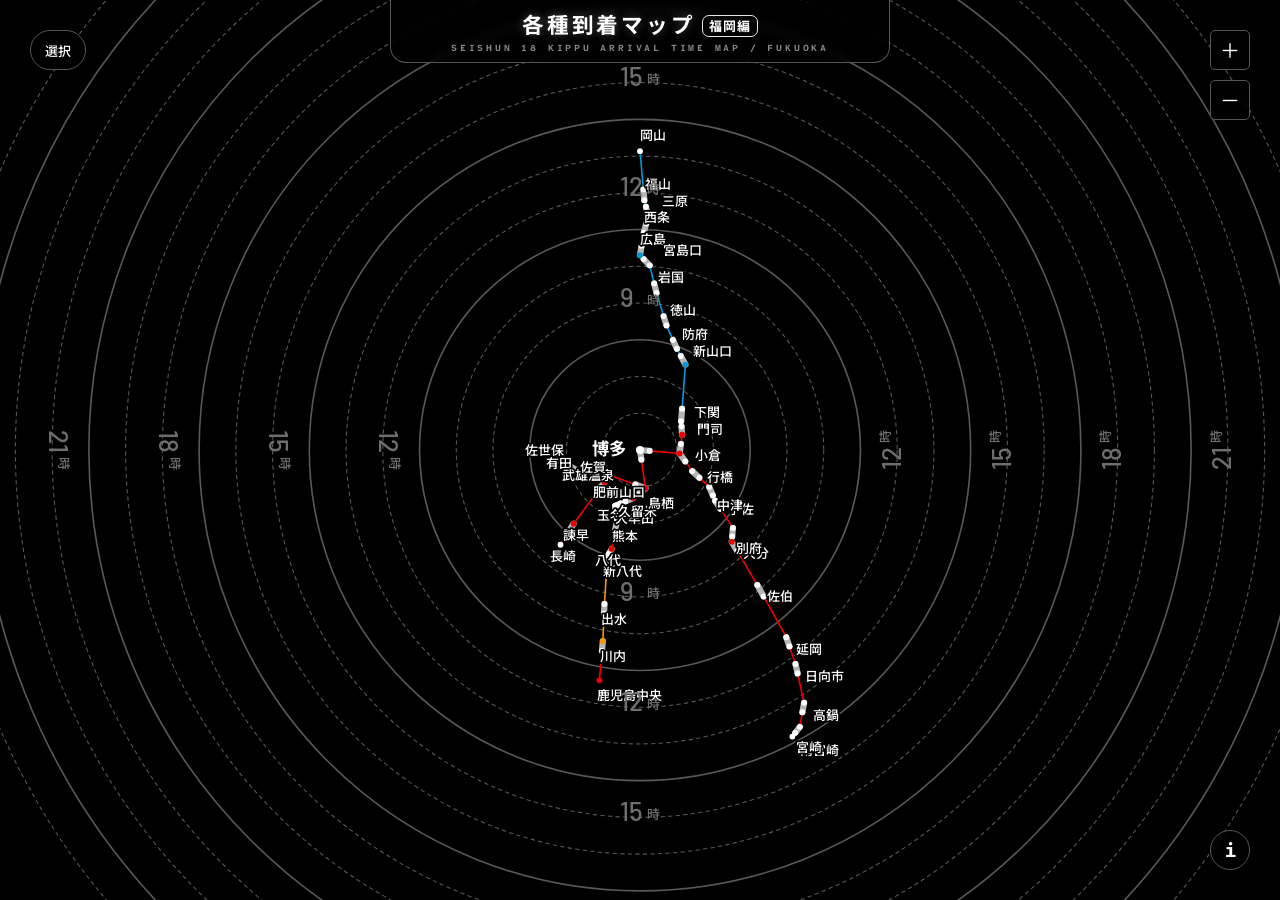
==== commit c3c660fd: "変更内容" ====
--- a/hukuoka.html
+++ b/hukuoka.html
@@ -10,6 +10,8 @@
   <link rel="preconnect" href="https://fonts.gstatic.com" crossorigin>
   <link rel="stylesheet"
     href="https://fonts.googleapis.com/css2?family=Atkinson+Hyperlegible+Mono:wght@400;700&family=Barlow:wght@500&family=Hanken+Grotesk:wght@400;500;600&family=Noto+Sans+JP:wght@400;500;700&display=swap">
+  <link rel="stylesheet" href="sl-transition.css">
+  <script>try{if(sessionStorage.getItem('sl-dir'))document.documentElement.classList.add('sl-wait')}catch(e){}</script>
   <script>
     (function () {
       var u = navigator.userAgent,
@@ -1593,9 +1595,7 @@
   </div>
 
   <div id="links">
-    <a href="tokyo.html">東京編</a>
-    <a href="osaka.html">大阪編</a>
-    <a href="hukuoka.html" class="cur">福岡編</a>
+    <a href="index.html">選択</a>
   </div>
   <div id="zoom">
     <button id="in" aria-label="拡大">＋</button>
@@ -1621,7 +1621,7 @@
       <ul>
         <li>駅をタップすると博多からの経路と復路の博多着を表示</li>
         <li>ピンチ / ホイールで拡大、ドラッグで移動</li>
-        <li>左上から東京編・大阪編・福岡編を切り替え</li>
+        <li>左上の選択から他の編へ戻る</li>
         <li>複数の経路がある駅はタブで切り替え</li>
       </ul>
       <h3>使用データ</h3>
@@ -2060,6 +2060,7 @@
     setTimeout(hide, 5000);
     fit();
   </script>
+  <script src="sl-transition.js"></script>
 </body>
 
 </html>
--- a/sl-transition.css
+++ b/sl-transition.css
@@ -0,0 +1,148 @@
+#sl-run {
+  position: fixed;
+  inset: 0;
+  z-index: 4000;
+  display: none;
+  overflow: hidden;
+  pointer-events: none
+}
+
+#sl-run.on {
+  display: block;
+  pointer-events: all
+}
+
+#sl-run .page {
+  position: absolute;
+  top: 0;
+  bottom: 0;
+  background: #0a0a0a;
+  overflow: visible
+}
+
+#sl-run .page::after {
+  content: "";
+  position: absolute;
+  top: 0;
+  bottom: 0;
+  width: 64px;
+  pointer-events: none
+}
+
+#sl-run.ltr .page {
+  left: 0;
+  width: 0;
+  animation: sl-leave-ltr 2s linear forwards
+}
+
+#sl-run.ltr .page::after {
+  right: 0;
+  background: linear-gradient(90deg, rgba(10, 10, 10, 0) 0%, #c9a227 55%, #ffe27a 100%);
+  box-shadow: 8px 0 28px 6px rgba(242, 193, 78, .35)
+}
+
+#sl-run.rtl .page {
+  right: 0;
+  left: auto;
+  width: 0;
+  animation: sl-leave-rtl 2s linear forwards
+}
+
+#sl-run.rtl .page::after {
+  left: 0;
+  background: linear-gradient(270deg, rgba(10, 10, 10, 0) 0%, #c9a227 55%, #ffe27a 100%);
+  box-shadow: -8px 0 28px 6px rgba(242, 193, 78, .35)
+}
+
+#sl-run.ltr.enter .page {
+  left: 0;
+  width: 100%;
+  animation-name: sl-enter-ltr
+}
+
+#sl-run.rtl.enter .page {
+  right: auto;
+  left: 0;
+  width: 100%;
+  animation-name: sl-enter-rtl
+}
+
+html.sl-wait,
+html.sl-wait body {
+  background: #070707
+}
+
+html.sl-wait body > * {
+  visibility: hidden
+}
+
+#sl-run .rail {
+  position: absolute;
+  left: 0;
+  right: 0;
+  top: calc(50% + 28px);
+  height: 3px;
+  background: linear-gradient(#444, #888, #444);
+  opacity: .7
+}
+
+#sl-run .sl {
+  position: absolute;
+  top: 50%;
+  width: min(280px, 52vw);
+  margin-top: -40px;
+  filter: drop-shadow(0 8px 10px rgba(0, 0, 0, .55))
+}
+
+#sl-run.ltr .sl {
+  right: 0;
+  transform: translateX(38%)
+}
+
+#sl-run.rtl .sl {
+  left: 0;
+  transform: translateX(-38%) scaleX(-1)
+}
+
+#sl-run .steam {
+  animation: sl-puff .55s ease-out infinite
+}
+
+@keyframes sl-leave-ltr {
+  from { width: 0 }
+  to { width: 100% }
+}
+
+@keyframes sl-leave-rtl {
+  from { width: 0 }
+  to { width: 100% }
+}
+
+@keyframes sl-enter-ltr {
+  from { left: 0; width: 100% }
+  to { left: 100%; width: 100% }
+}
+
+@keyframes sl-enter-rtl {
+  from { left: 0; width: 100% }
+  to { left: -100%; width: 100% }
+}
+
+@keyframes sl-puff {
+  0% {
+    opacity: .15;
+    transform: translate(0, 0) scale(.7)
+  }
+
+  100% {
+    opacity: 0;
+    transform: translate(10px, -18px) scale(1.5)
+  }
+}
+
+@media (prefers-reduced-motion: reduce) {
+  #sl-run .page,
+  #sl-run .steam {
+    animation: none !important
+  }
+}
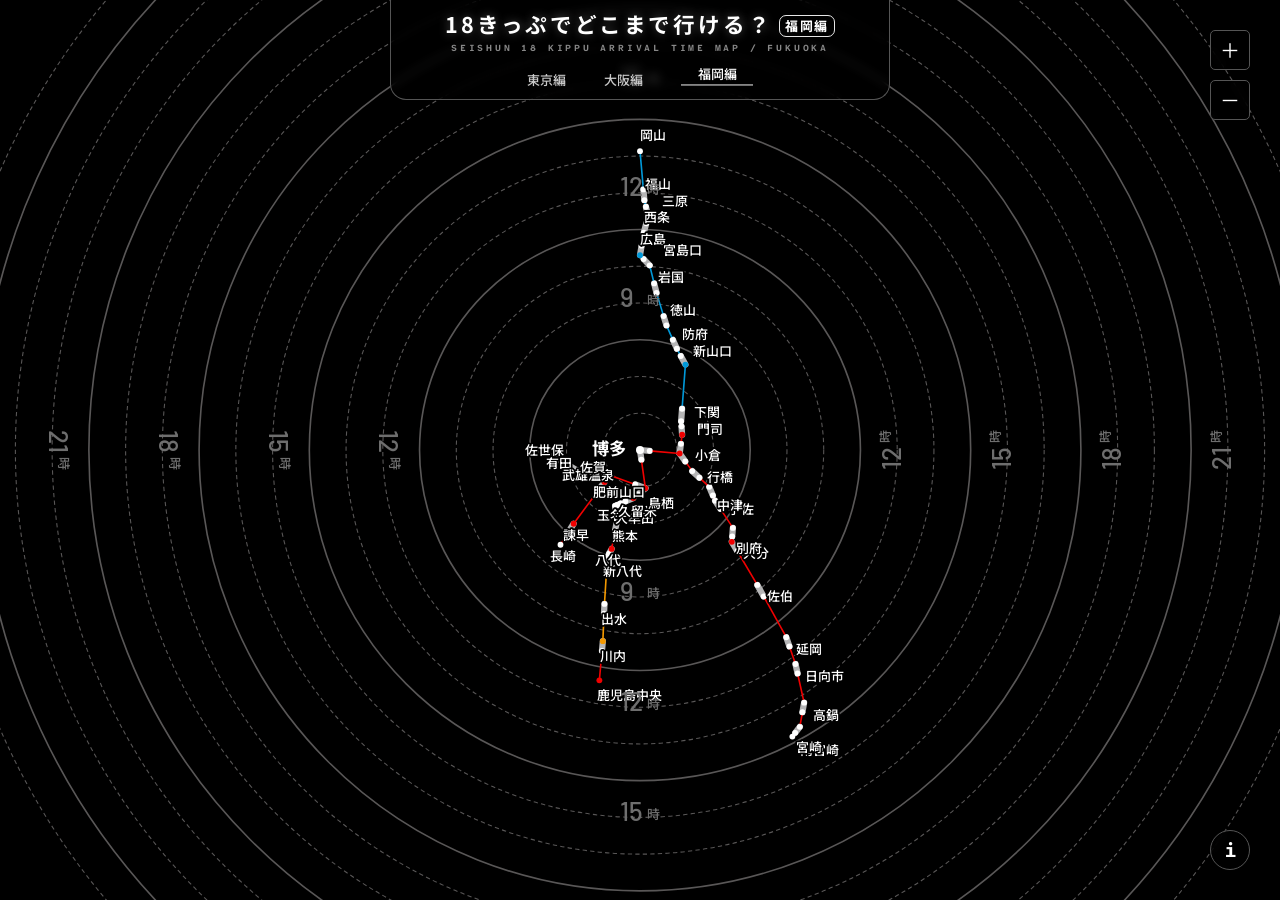
==== commit 5b872fa0: "変更内容" ====
--- a/hukuoka.html
+++ b/hukuoka.html
@@ -4,7 +4,7 @@
 <head>
   <meta charset="utf-8">
   <meta name="viewport" content="width=device-width, initial-scale=1, maximum-scale=1, user-scalable=no">
-  <title>各種到着マップ 福岡編</title>
+  <title>18きっぷでどこまで行ける？ 福岡編</title>
   <meta name="description" content="青春18きっぷで平日に博多駅を始発で出発したとき、各駅に何時に到着できるかを等時線で表したマップです。">
   <link rel="preconnect" href="https://fonts.googleapis.com">
   <link rel="preconnect" href="https://fonts.gstatic.com" crossorigin>
@@ -20,958 +20,8 @@
       if (ios || mac) document.documentElement.classList.add('is-safari');
     })();
   </script>
-  <style>
-    *:not(svg *) {
-      box-sizing: border-box;
-      margin: 0;
-      padding: 0;
-      font-family: 'Atkinson Hyperlegible Mono', 'Noto Sans JP', 'Helvetica Neue', Arial, sans-serif
-    }
-
-    svg * {
-      box-sizing: border-box
-    }
-
-    /* ヘッダの画面上部に固定。背景は半透明の黒で、背後をぼかす */
-    html,
-    body {
-      height: 100%;
-      background: #000;
-      overflow: hidden;
-      -webkit-user-select: none;
-      user-select: none;
-      font-weight: 400;
-      -webkit-tap-highlight-color: transparent
-    }
-
-    #map {
-      position: fixed;
-      inset: 0;
-      width: 100%;
-      height: 100%;
-      touch-action: none;
-      cursor: grab;
-      display: block;
-      -webkit-user-select: none;
-      user-select: none
-    }
-
-    #map text {
-      -webkit-user-select: none;
-      user-select: none
-    }
-
-    #map ::selection {
-      background: transparent
-    }
-
-    #map.dragging {
-      cursor: grabbing
-    }
-
-    #map circle[data-st] {
-      pointer-events: all;
-      stroke: transparent;
-      stroke-width: 5
-    }
-
-    #map [data-st] {
-      cursor: pointer
-    }
-
-    #map g[data-st] text {
-      pointer-events: all
-    }
-
-    #map .onl {
-      display: none
-    }
-
-    #map.sel .onl.on {
-      display: inline
-    }
-
-    #map.sel circle[data-st].on {
-      opacity: 0
-    }
-
-    /* CSS の filter 宣言は SVG の filter 属性を上書きするので、Safari 以外に限定する
-     （Safari では属性で url(#glow) を付けてグローを出す。下の Safari 用ブロック参照） */
-    html:not(.is-safari) #map .hov {
-      filter: drop-shadow(0 0 2.5px #f2c14e) drop-shadow(0 0 5px rgba(242, 193, 78, .55))
-    }
-
-    #map.sel [data-note],
-    #map.sel [data-e]:not(.on),
-    #map.sel [data-sn]:not(.on) {
-      filter: grayscale(1) brightness(.45);
-      opacity: .55;
-      transition: opacity .2s, filter .2s
-    }
-
-    html:not(.is-safari) #map.sel .on {
-      filter: drop-shadow(0 0 2px rgba(242, 193, 78, .8)) drop-shadow(0 0 5px rgba(242, 193, 78, .45))
-    }
-
-    html:not(.is-safari) #map.sel .on.pick {
-      filter: drop-shadow(0 0 2.5px #f2c14e) drop-shadow(0 0 7px rgba(242, 193, 78, .75))
-    }
-
-    /* --- Safari 用の差し替え --- */
-    /* filter（grayscale / drop-shadow）が SVG 要素に効かないので、
-     グレーアウトは opacity、グローは text-shadow で作る */
-    .is-safari #map.sel [data-note],
-    .is-safari #map.sel [data-e]:not(.on),
-    .is-safari #map.sel [data-sn]:not(.on) {
-      filter: none;
-      opacity: .16;
-      transition: opacity .2s
-    }
-
-    /* 選択時のグローは図形もラベルも SVG の filter 属性で付ける（applyGlow）。
-     ホバーだけは filter を使わないので text-shadow で代替する */
-    .is-safari #map .hov text {
-      text-shadow: 0 0 2px rgba(242, 193, 78, .95), 0 0 5px rgba(242, 193, 78, .55)
-    }
-
-    /* 縦書きの字送りが広くなるぶんを詰める */
-    .is-safari #map text[writing-mode] {
-      letter-spacing: -0.5em
-    }
-
-    /* ホバー時の吹き出し */
-    #tip {
-      position: fixed;
-      z-index: 13;
-      pointer-events: none;
-      display: none;
-      background: rgba(8, 10, 13, .95);
-      border: 1px solid #2b3038;
-      border-radius: 7px;
-      padding: 9px 12px;
-      backdrop-filter: blur(8px);
-      white-space: nowrap;
-      min-width: 96px
-    }
-
-    #tip.on {
-      display: block
-    }
-
-    @media (hover:none) {
-
-      #tip,
-      #tip.on {
-        display: none
-      }
-    }
-
-    /* 保険 */
-    #tip .nm {
-      font-family: 'Noto Sans JP', sans-serif;
-      font-size: 14px;
-      font-weight: 700;
-      color: #fff;
-      line-height: 1.3
-    }
-
-    #tip .tms {
-      margin-top: 5px;
-      display: flex;
-      flex-direction: column;
-      gap: 2px
-    }
-
-    #tip .r {
-      display: grid;
-      grid-template-columns: auto 1fr;
-      gap: 0 10px;
-      align-items: baseline
-    }
-
-    #tip .t,
-    #tip .t * {
-      font-family: 'Hanken Grotesk', sans-serif
-    }
-
-    #tip .t {
-      font-weight: 500;
-      font-size: 12px;
-      color: #9aa0a8;
-      letter-spacing: .02em;
-      white-space: nowrap
-    }
-
-    #tip .t i {
-      font-style: normal;
-      font-size: 10px;
-      color: #6f767f;
-      margin-left: 2px
-    }
-
-    #tip .l {
-      font-family: 'Noto Sans JP', sans-serif;
-      font-size: 10.5px;
-      color: #7d848d
-    }
-
-    header {
-      position: fixed;
-      top: 0;
-      left: 50%;
-      transform: translateX(-50%);
-      z-index: 100;
-      width: calc(100% - 60px);
-      max-width: 500px;
-      background: rgba(0, 0, 0, .6);
-      border: 1px solid #555;
-      border-top: none;
-      border-radius: 0 0 16px 16px;
-      padding: 8px 15px;
-      text-align: center;
-      pointer-events: none;
-      -webkit-backdrop-filter: blur(5px);
-      backdrop-filter: blur(5px)
-    }
-
-    /* ヘッダの画面上部に固定。背景は半透明の黒で、背後をぼかす */
-    h1 {
-      margin: 0;
-      font-family: 'Noto Sans JP', sans-serif;
-      font-size: clamp(1.05rem, 4.5vw, 1.25rem);
-      font-weight: 700;
-      color: #fff;
-      text-shadow: 0 0 10px rgba(255, 255, 255, .3);
-      letter-spacing: .2em;
-      white-space: nowrap
-    }
-
-    /* 英語の表記 */
-    p.en {
-      margin: 3px 0 0;
-      font-family: 'Atkinson Hyperlegible Mono', monospace;
-      font-weight: 700;
-      font-size: .68rem;
-      color: #888;
-      letter-spacing: .42em;
-      white-space: nowrap
-    }
-
-    /* 「大阪編」のような版名。角丸の白囲みにして、その場合だけ表題を小さくする */
-    .ed {
-      display: inline-block;
-      border: 1.5px solid rgba(255, 255, 255, .9);
-      border-radius: 7px;
-      padding: 0 .42em .06em;
-      margin-left: .5em;
-      font-size: .6em;
-      letter-spacing: .1em;
-      vertical-align: .16em;
-      text-shadow: none
-    }
-
-    /* バージョン別のヘッダ */
-    header.ver h1 {
-      font-size: clamp(.85rem, 4vw, 1.35rem);
-      letter-spacing: .13em
-    }
-
-    header.ver p.en {
-      font-size: .58rem;
-      letter-spacing: .3em
-    }
-
-    .ab h2 .ed {
-      border-width: 1.2px;
-      font-size: .58em
-    }
-
-    @media (max-width:560px) {
-      header.ver p.en {
-        font-size: .46rem;
-        letter-spacing: .2em
-      }
-    }
-
-    @media (max-width:560px) {
-      header {
-        width: calc(100% - 40px);
-        padding: 12px 15px
-      }
-
-      p.en {
-        font-size: .52rem;
-        letter-spacing: .26em
-      }
-    }
-
-    button {
-      background: rgba(0, 0, 0, .6);
-      border: 1px solid #555;
-      color: #fff;
-      cursor: pointer;
-      font-family: inherit;
-      transition: background .2s;
-      -webkit-backdrop-filter: blur(5px);
-      backdrop-filter: blur(5px)
-    }
-
-    button:hover {
-      background: #444
-    }
-
-    button:focus-visible {
-      outline: 2px solid #888;
-      outline-offset: 2px
-    }
-
-    #zoom {
-      position: fixed;
-      top: 30px;
-      right: 30px;
-      z-index: 100;
-      display: flex;
-      flex-direction: column;
-      gap: 10px
-    }
-
-    #zoom button {
-      width: 40px;
-      height: 40px;
-      font-size: 20px;
-      border-radius: 5px;
-      padding: 0;
-      display: flex;
-      align-items: center;
-      justify-content: center;
-      line-height: 1;
-      font-family: 'Noto Sans JP', sans-serif;
-      font-weight: 400;
-      color: #fff;
-      border: 1px solid #555;
-      background: rgba(0, 0, 0, .6);
-      transition: background .2s
-    }
-
-    #zoom button:hover {
-      background: #444;
-      border-color: #555;
-      color: #fff
-    }
-
-    @media (max-width:560px) {
-      #zoom {
-        top: 110px;
-        right: 20px
-      }
-    }
-
-    /* 他の版へのリンク（左上）。opts.py の LINKS がある版だけ出る */
-    #links {
-      position: fixed;
-      top: 30px;
-      left: 30px;
-      z-index: 100;
-      display: flex;
-      flex-direction: column;
-      gap: 10px
-    }
-
-    #links a {
-      display: flex;
-      align-items: center;
-      gap: 5px;
-      height: 40px;
-      padding: 0 14px;
-      border-radius: 20px;
-      font-size: 13px;
-      font-weight: 500;
-      text-decoration: none;
-      font-family: 'Noto Sans JP', sans-serif;
-      color: #fff;
-      white-space: nowrap;
-      border: 1px solid #555;
-      background: rgba(0, 0, 0, .6);
-      transition: background .2s;
-      -webkit-backdrop-filter: blur(5px);
-      backdrop-filter: blur(5px)
-    }
-
-    #links a:hover {
-      background: #444
-    }
-
-    #links a.cur {
-      border-color: #f2c14e;
-      color: #f2c14e
-    }
-
-    #links a svg {
-      flex: none;
-      opacity: .75
-    }
-
-    @media (max-width:560px) {
-      #links {
-        top: 110px;
-        left: 20px
-      }
-
-      #links a {
-        height: 36px;
-        padding: 0 11px;
-        font-size: 12px
-      }
-    }
-
-    #panel {
-      position: fixed;
-      z-index: 200;
-      right: 30px;
-      top: 50%;
-      transform: translateY(-50%);
-      width: 270px;
-      max-height: min(64vh, calc(100vh - 200px));
-      background: rgba(0, 0, 0, .6);
-      border: 1px solid #555;
-      border-radius: 16px;
-      display: none;
-      flex-direction: column;
-      -webkit-backdrop-filter: blur(5px);
-      backdrop-filter: blur(5px)
-    }
-
-    #panel.open {
-      display: flex
-    }
-
-    #grip {
-      display: none
-    }
-
-    .ph {
-      padding: 14px 18px 12px;
-      border-bottom: 1px solid #444;
-      position: relative;
-      flex: none
-    }
-
-    .ph .n {
-      font-family: 'Noto Sans JP', sans-serif;
-      font-size: 17px;
-      font-weight: 700;
-      color: #fff
-    }
-
-    .ph .t {
-      margin-top: 3px;
-      font-size: 12px;
-      color: #9aa0a8;
-      font-family: 'Hanken Grotesk', sans-serif;
-      font-weight: 500;
-      letter-spacing: .03em;
-      line-height: 1.45
-    }
-
-    .ph .t .back {
-      color: #cfd4da
-    }
-
-    .ph .x {
-      position: absolute;
-      right: 12px;
-      top: 12px;
-      border: none;
-      background: none;
-      color: #888;
-      padding: 4px;
-      display: flex;
-      align-items: center;
-      justify-content: center;
-      -webkit-backdrop-filter: none;
-      backdrop-filter: none;
-      transition: color .2s
-    }
-
-    .ph .x:hover {
-      color: #fff;
-      background: none
-    }
-
-    #tabs {
-      display: none;
-      gap: 6px;
-      padding: 9px 16px 0;
-      flex: none
-    }
-
-    #tabs.on {
-      display: flex
-    }
-
-    #tabs button {
-      padding: 5px 11px;
-      font-size: 11px;
-      border-radius: 999px
-    }
-
-    #tabs button.sel {
-      border-color: #f2c14e;
-      color: #f2c14e;
-      background: rgba(242, 193, 78, .1)
-    }
-
-    .pb {
-      overflow-y: scroll;
-      padding: 12px 16px calc(20px + env(safe-area-inset-bottom));
-      scrollbar-width: thin;
-      scrollbar-color: #555 transparent
-    }
-
-    .pb::-webkit-scrollbar {
-      width: 6px
-    }
-
-    .pb::-webkit-scrollbar-track {
-      background: rgba(255, 255, 255, .05);
-      border-radius: 3px
-    }
-
-    .pb::-webkit-scrollbar-thumb {
-      background: #555;
-      border-radius: 3px
-    }
-
-    .pb::-webkit-scrollbar-thumb:hover {
-      background: #777
-    }
-
-    .ab {
-      scrollbar-width: thin;
-      scrollbar-color: #555 transparent
-    }
-
-    .ab::-webkit-scrollbar {
-      width: 6px
-    }
-
-    .ab::-webkit-scrollbar-track {
-      background: rgba(255, 255, 255, .05);
-      border-radius: 3px
-    }
-
-    .ab::-webkit-scrollbar-thumb {
-      background: #555;
-      border-radius: 3px
-    }
-
-    ol {
-      list-style: none
-    }
-
-    ol li {
-      display: grid;
-      grid-template-columns: 52px 14px 1fr;
-      gap: 0 9px;
-      align-items: stretch
-    }
-
-    li.st {
-      height: 30px
-    }
-
-    li.st .tm,
-    li.st .tm * {
-      font-family: 'Hanken Grotesk', sans-serif
-    }
-
-    li.st .tm {
-      align-self: center;
-      text-align: right;
-      font-weight: 500;
-      font-size: 11px;
-      color: #9aa0a8;
-      line-height: 1.18;
-      letter-spacing: .02em
-    }
-
-    li.st .tm b {
-      display: block;
-      color: inherit;
-      font-weight: 500;
-      font-family: 'Hanken Grotesk', sans-serif
-    }
-
-    li.hd {
-      height: auto;
-      padding: 10px 0 4px;
-      font-family: 'Noto Sans JP', sans-serif;
-      font-size: 10px;
-      color: #888;
-      letter-spacing: .08em
-    }
-
-    li.hd .nm {
-      grid-column: 1 / -1;
-      padding-left: 0
-    }
-
-    li.st .rail {
-      position: relative
-    }
-
-    li.st .rail::before,
-    li.st .rail::after {
-      content: "";
-      position: absolute;
-      left: 50%;
-      width: 2px;
-      margin-left: -1px;
-      z-index: 0
-    }
-
-    li.st .rail::before {
-      top: 0;
-      height: 50%;
-      background: var(--cin, #3a424c)
-    }
-
-    li.st .rail::after {
-      top: 50%;
-      bottom: 0;
-      background: var(--cout, #3a424c)
-    }
-
-    li.st.first .rail::before {
-      display: none
-    }
-
-    li.st.last .rail::after {
-      display: none
-    }
-
-    li.st .dot {
-      position: absolute;
-      z-index: 1;
-      left: 50%;
-      top: 50%;
-      width: 7px;
-      height: 7px;
-      margin: -3.5px 0 0 -3.5px;
-      border-radius: 50%;
-      background: #fff;
-      box-shadow: 0 0 0 1.5px #0d1013
-    }
-
-    li.st.thru .dot {
-      background: var(--cin, #fff)
-    }
-
-    li.st .nm {
-      align-self: center;
-      font-family: 'Noto Sans JP', sans-serif;
-      font-size: 12.5px;
-      font-weight: 700;
-      color: #e8eaed
-    }
-
-    li.st.pk .nm {
-      color: #fff
-    }
-
-    li.sg {
-      height: 20px
-    }
-
-    li.sg .rail {
-      position: relative
-    }
-
-    li.sg .rail::before {
-      content: "";
-      position: absolute;
-      left: 50%;
-      top: 0;
-      bottom: 0;
-      width: 2px;
-      margin-left: -1px;
-      background: var(--c, #3a424c)
-    }
-
-    li.sg .ln {
-      align-self: center;
-      font-family: 'Noto Sans JP', sans-serif;
-      font-size: 10.5px;
-      color: #7d848d;
-      line-height: 1.3
-    }
-
-    #info {
-      position: fixed;
-      bottom: 30px;
-      right: 30px;
-      z-index: 100;
-      width: 40px;
-      height: 40px;
-      border-radius: 50%;
-      font-size: 20px;
-      font-weight: 700;
-      display: flex;
-      align-items: center;
-      justify-content: center;
-      transition: background .2s, bottom .3s
-    }
-
-    #info:hover {
-      background: rgba(80, 80, 80, .8)
-    }
-
-    @media (max-width:560px) {
-      #info {
-        bottom: 20px;
-        right: 20px;
-        width: 36px;
-        height: 36px;
-        font-size: 18px
-      }
-    }
-
-    #about {
-      position: fixed;
-      inset: 0;
-      z-index: 1000;
-      background: rgba(0, 0, 0, .5);
-      -webkit-backdrop-filter: blur(5px);
-      backdrop-filter: blur(5px);
-      display: flex;
-      align-items: center;
-      justify-content: center;
-      opacity: 0;
-      pointer-events: none;
-      transition: opacity .3s
-    }
-
-    #about.open {
-      opacity: 1;
-      pointer-events: auto
-    }
-
-    .ab {
-      position: relative;
-      background: rgba(0, 0, 0, .6);
-      border: 1px solid #555;
-      border-radius: 16px;
-      padding: 30px;
-      max-width: 450px;
-      width: 90%;
-      max-height: 80vh;
-      overflow-y: auto;
-      color: #fff;
-      -webkit-backdrop-filter: blur(5px);
-      backdrop-filter: blur(5px);
-      -webkit-user-select: text;
-      user-select: text
-    }
-
-    .ab h2 {
-      margin: 0 0 5px;
-      font-family: 'Noto Sans JP', sans-serif;
-      font-size: 1.5rem;
-      font-weight: 700;
-      color: #fff;
-      text-align: center;
-      letter-spacing: .18em
-    }
-
-    .ab .en2 {
-      margin: 0 0 20px;
-      font-family: 'Atkinson Hyperlegible Mono', monospace;
-      font-weight: 700;
-      font-size: .62rem;
-      color: #888;
-      text-align: center;
-      letter-spacing: .28em
-    }
-
-    .ab h3 {
-      margin: 20px 0 10px;
-      font-size: .9rem;
-      color: #888;
-      border-bottom: 1px solid #444;
-      padding-bottom: 5px
-    }
-
-    .ab p,
-    .ab li,
-    .ab h3 {
-      font-family: 'Noto Sans JP', sans-serif
-    }
-
-    .ab p,
-    .ab li {
-      font-size: .9rem;
-      line-height: 1.6;
-      color: #ccc
-    }
-
-    .ab ul {
-      margin: 0;
-      padding-left: 20px
-    }
-
-    .ab .cau {
-      margin-top: 20px;
-      font-size: .78rem;
-      line-height: 1.8;
-      color: #888
-    }
-
-    .ab .cr {
-      margin-top: 25px;
-      text-align: center;
-      font-size: .85rem
-    }
-
-    .ab .cr a {
-      color: #888;
-      text-decoration: underline;
-      transition: color .2s
-    }
-
-    .ab .cr a:hover {
-      color: #fff
-    }
-
-    .ab .x {
-      position: absolute;
-      top: 15px;
-      right: 20px;
-      background: none;
-      border: none;
-      color: #888;
-      padding: 5px;
-      display: flex;
-      align-items: center;
-      justify-content: center;
-      -webkit-backdrop-filter: none;
-      backdrop-filter: none;
-      transition: color .2s
-    }
-
-    .ab .x:hover {
-      color: #fff;
-      background: none
-    }
-
-    @media (max-width:560px) {
-      .ab {
-        padding: 20px
-      }
-
-      .ab h2 {
-        font-size: 1.25rem
-      }
-    }
-
-    /* 初回アクセス時のヒント。画面中央に固定。 */
-    #hint {
-      font-family: 'Noto Sans JP', sans-serif;
-      position: fixed;
-      z-index: 11;
-      left: 50%;
-      top: 50%;
-      transform: translate(-50%, -50%);
-      background: rgba(10, 12, 15, .9);
-      border: 1px solid #2b3038;
-      border-radius: 6px;
-      padding: 16px 20px;
-      color: #cfd4da;
-      font-size: 12px;
-      line-height: 1.9;
-      text-align: center;
-      transition: opacity .5s;
-      pointer-events: none
-    }
-
-    #hint.gone {
-      opacity: 0
-    }
-
-    @media (max-width:560px) {
-      #panel {
-        left: 50%;
-        right: auto;
-        top: auto;
-        bottom: 0;
-        transform: translateX(-50%);
-        width: calc(100% - 40px);
-        max-width: 500px;
-        max-height: 38vh;
-        margin: 0;
-        background: rgba(0, 0, 0, .6);
-        border: 1px solid #555;
-        border-bottom: none;
-        border-radius: 16px 16px 0 0;
-        transition: transform .26s cubic-bezier(.32, .72, 0, 1),
-          max-height .26s cubic-bezier(.32, .72, 0, 1)
-      }
-
-      #panel.min {
-        transform: translateX(-50%) translateY(calc(100% - 64px))
-      }
-
-      #panel.max {
-        max-height: 78vh
-      }
-
-      .ph .x {
-        top: 0
-      }
-
-      #grip {
-        display: flex;
-        padding: 8px 0 0;
-        justify-content: center;
-        cursor: grab;
-        flex: none;
-        touch-action: none
-      }
-
-      #grip::before {
-        content: "";
-        width: 38px;
-        height: 4px;
-        border-radius: 2px;
-        background: #555
-      }
-
-      .ph {
-        padding: 2px 16px 10px;
-        touch-action: none
-      }
-
-      /* 上下ドラッグを拾う */
-      #info,
-      #zoom {
-        bottom: auto
-      }
-
-      #info {
-        bottom: 24px
-      }
-    }
-
-    @media (prefers-reduced-motion:reduce) {
-      #hint {
-        transition: none
-      }
-    }
-
-    #links a.cur {
-      border-color: #f2c14e;
-      color: #f2c14e
-    }
-  </style>
+  <link rel="stylesheet" href="common.css">
+  <link rel="stylesheet" href="hukuoka.css">
 </head>
 
 <body>
@@ -1574,8 +624,13 @@
   </svg>
 
   <header class="ver">
-    <h1>各種到着マップ<span class="ed">福岡編</span></h1>
+    <h1>18きっぷでどこまで行ける？<span class="ed">福岡編</span></h1>
     <p class="en">SEISHUN 18 KIPPU ARRIVAL TIME MAP / FUKUOKA</p>
+    <nav id="links">
+      <a href="tokyo.html">東京編</a>
+      <a href="osaka.html">大阪編</a>
+      <a href="hukuoka.html" class="cur">福岡編</a>
+    </nav>
   </header>
 
   <div id="panel">
@@ -1594,9 +649,6 @@
     </div>
   </div>
 
-  <div id="links">
-    <a href="index.html">選択</a>
-  </div>
   <div id="zoom">
     <button id="in" aria-label="拡大">＋</button>
     <button id="out" aria-label="縮小">－</button>
@@ -1612,7 +664,7 @@
           stroke="currentColor" stroke-width="2.5" stroke-linecap="round" stroke-linejoin="round">
           <path d="M18 6L6 18M6 6l12 12" />
         </svg></button>
-      <h2>各種到着マップ<span class="ed">福岡編</span></h2>
+      <h2>18きっぷでどこまで行ける？<span class="ed">福岡編</span></h2>
       <p class="en2">SEISHUN 18 KIPPU ARRIVAL TIME MAP / FUKUOKA</p>
       <p>
         青春18きっぷを使用して、平日に博多駅を始発で出発したときの各駅の到着時刻を等時線で表現したマップです。駅を選ぶと、その駅までの往路と、同じ所要で折り返したときの博多着（復路）も表示します。地図表現の都合上、主な路線および駅のみ掲載しています。
@@ -1621,7 +673,6 @@
       <ul>
         <li>駅をタップすると博多からの経路と復路の博多着を表示</li>
         <li>ピンチ / ホイールで拡大、ドラッグで移動</li>
-        <li>左上の選択から他の編へ戻る</li>
         <li>複数の経路がある駅はタブで切り替え</li>
       </ul>
       <h3>使用データ</h3>
--- a/common.css
+++ b/common.css
@@ -0,0 +1,962 @@
+*:not(svg *) {
+  box-sizing: border-box;
+  margin: 0;
+  padding: 0;
+  font-family: 'Atkinson Hyperlegible Mono', 'Noto Sans JP', 'Helvetica Neue', Arial, sans-serif
+}
+
+svg * {
+  box-sizing: border-box
+}
+
+/* ヘッダの画面上部に固定。背景は半透明の黒で、背後をぼかす */
+html,
+body {
+  height: 100%;
+  background: #000;
+  overflow: hidden;
+  -webkit-user-select: none;
+  user-select: none;
+  font-weight: 400;
+  -webkit-tap-highlight-color: transparent
+}
+
+#map {
+  position: fixed;
+  inset: 0;
+  width: 100%;
+  height: 100%;
+  touch-action: none;
+  cursor: grab;
+  display: block;
+  -webkit-user-select: none;
+  user-select: none
+}
+
+#map text {
+  -webkit-user-select: none;
+  user-select: none
+}
+
+#map ::selection {
+  background: transparent
+}
+
+#map.dragging {
+  cursor: grabbing
+}
+
+#map circle[data-st] {
+  pointer-events: all;
+  stroke: transparent;
+  stroke-width: 5
+}
+
+#map [data-st] {
+  cursor: pointer
+}
+
+#map g[data-st] text {
+  pointer-events: all
+}
+
+#map .onl {
+  display: none
+}
+
+#map.sel .onl.on {
+  display: inline
+}
+
+#map.sel circle[data-st].on {
+  opacity: 0
+}
+
+/* CSS の filter 宣言は SVG の filter 属性を上書きするので、Safari 以外に限定する
+ （Safari では属性で url(#glow) を付けてグローを出す。下の Safari 用ブロック参照） */
+html:not(.is-safari) #map .hov {
+  filter: drop-shadow(0 0 2.5px #f2c14e) drop-shadow(0 0 5px rgba(242, 193, 78, .55))
+}
+
+#map.sel [data-note],
+#map.sel [data-e]:not(.on),
+#map.sel [data-sn]:not(.on) {
+  filter: grayscale(1) brightness(.45);
+  opacity: .55;
+  transition: opacity .2s, filter .2s
+}
+
+html:not(.is-safari) #map.sel .on {
+  filter: drop-shadow(0 0 2px rgba(242, 193, 78, .8)) drop-shadow(0 0 5px rgba(242, 193, 78, .45))
+}
+
+html:not(.is-safari) #map.sel .on.pick {
+  filter: drop-shadow(0 0 2.5px #f2c14e) drop-shadow(0 0 7px rgba(242, 193, 78, .75))
+}
+
+/* --- Safari 用の差し替え --- */
+/* filter（grayscale / drop-shadow）が SVG 要素に効かないので、
+ グレーアウトは opacity、グローは text-shadow で作る */
+.is-safari #map.sel [data-note],
+.is-safari #map.sel [data-e]:not(.on),
+.is-safari #map.sel [data-sn]:not(.on) {
+  filter: none;
+  opacity: .16;
+  transition: opacity .2s
+}
+
+/* 選択時のグローは図形もラベルも SVG の filter 属性で付ける（applyGlow）。
+ ホバーだけは filter を使わないので text-shadow で代替する */
+.is-safari #map .hov text {
+  text-shadow: 0 0 2px rgba(242, 193, 78, .95), 0 0 5px rgba(242, 193, 78, .55)
+}
+
+/* 縦書きの字送りが広くなるぶんを詰める */
+.is-safari #map text[writing-mode] {
+  letter-spacing: -0.5em
+}
+
+/* ホバー時の吹き出し */
+#tip {
+  position: fixed;
+  z-index: 13;
+  pointer-events: none;
+  display: none;
+  background: rgba(8, 10, 13, .95);
+  border: 1px solid #2b3038;
+  border-radius: 7px;
+  padding: 9px 12px;
+  backdrop-filter: blur(8px);
+  white-space: nowrap;
+  min-width: 96px
+}
+
+#tip.on {
+  display: block
+}
+
+@media (hover:none) {
+
+  #tip,
+  #tip.on {
+    display: none
+  }
+}
+
+/* 保険 */
+#tip .nm {
+  font-family: 'Noto Sans JP', sans-serif;
+  font-size: 14px;
+  font-weight: 700;
+  color: #fff;
+  line-height: 1.3
+}
+
+#tip .tms {
+  margin-top: 5px;
+  display: flex;
+  flex-direction: column;
+  gap: 2px
+}
+
+#tip .r {
+  display: grid;
+  grid-template-columns: auto 1fr;
+  gap: 0 10px;
+  align-items: baseline
+}
+
+#tip .t,
+#tip .t * {
+  font-family: 'Hanken Grotesk', sans-serif
+}
+
+#tip .t {
+  font-weight: 500;
+  font-size: 12px;
+  color: #9aa0a8;
+  letter-spacing: .02em;
+  white-space: nowrap
+}
+
+#tip .t i {
+  font-style: normal;
+  font-size: 10px;
+  color: #6f767f;
+  margin-left: 2px
+}
+
+#tip .l {
+  font-family: 'Noto Sans JP', sans-serif;
+  font-size: 10.5px;
+  color: #7d848d
+}
+
+header {
+  position: fixed;
+  top: 0;
+  left: 50%;
+  transform: translateX(-50%);
+  z-index: 100;
+  width: calc(100% - 60px);
+  max-width: 500px;
+  background: rgba(0, 0, 0, .6);
+  border: 1px solid #555;
+  border-top: none;
+  border-radius: 0 0 16px 16px;
+  padding: 8px 15px;
+  text-align: center;
+  pointer-events: none;
+  -webkit-backdrop-filter: blur(5px);
+  backdrop-filter: blur(5px)
+}
+
+/* ヘッダの画面上部に固定。背景は半透明の黒で、背後をぼかす */
+h1 {
+  margin: 0;
+  font-family: 'Noto Sans JP', sans-serif;
+  font-size: clamp(1.05rem, 4.5vw, 1.25rem);
+  font-weight: 700;
+  color: #fff;
+  text-shadow: 0 0 10px rgba(255, 255, 255, .3);
+  letter-spacing: .2em;
+  white-space: nowrap
+}
+
+/* 英語の表記 */
+p.en {
+  margin: 3px 0 0;
+  font-family: 'Atkinson Hyperlegible Mono', monospace;
+  font-weight: 700;
+  font-size: .68rem;
+  color: #888;
+  letter-spacing: .42em;
+  white-space: nowrap
+}
+
+/* 「大阪編」のような版名。角丸の白囲みにして、その場合だけ表題を小さくする */
+.ed {
+  display: inline-block;
+  border: 1.5px solid rgba(255, 255, 255, .9);
+  border-radius: 7px;
+  padding: 0 .42em .06em;
+  margin-left: .5em;
+  font-size: .6em;
+  letter-spacing: .1em;
+  vertical-align: .16em;
+  text-shadow: none
+}
+
+/* バージョン別のヘッダ */
+header.ver h1 {
+  font-size: clamp(.85rem, 4vw, 1.35rem);
+  letter-spacing: .13em
+}
+
+header.ver p.en {
+  font-size: .58rem;
+  letter-spacing: .3em
+}
+
+.ab h2 .ed {
+  border-width: 1.2px;
+  font-size: .58em
+}
+
+@media (max-width:560px) {
+  header.ver p.en {
+    font-size: .46rem;
+    letter-spacing: .2em
+  }
+}
+
+@media (max-width:560px) {
+  header {
+    width: calc(100% - 40px);
+    padding: 12px 15px
+  }
+
+  p.en {
+    font-size: .52rem;
+    letter-spacing: .26em
+  }
+}
+
+button {
+  background: rgba(0, 0, 0, .6);
+  border: 1px solid #555;
+  color: #fff;
+  cursor: pointer;
+  font-family: inherit;
+  transition: background .2s;
+  -webkit-backdrop-filter: blur(5px);
+  backdrop-filter: blur(5px)
+}
+
+button:hover {
+  background: #444
+}
+
+button:focus-visible {
+  outline: 2px solid #888;
+  outline-offset: 2px
+}
+
+#zoom {
+  position: fixed;
+  top: 30px;
+  right: 30px;
+  z-index: 100;
+  display: flex;
+  flex-direction: column;
+  gap: 10px
+}
+
+#zoom button {
+  width: 40px;
+  height: 40px;
+  font-size: 20px;
+  border-radius: 5px;
+  padding: 0;
+  display: flex;
+  align-items: center;
+  justify-content: center;
+  line-height: 1;
+  font-family: 'Noto Sans JP', sans-serif;
+  font-weight: 400;
+  color: #fff;
+  border: 1px solid #555;
+  background: rgba(0, 0, 0, .6);
+  transition: background .2s
+}
+
+#zoom button:hover {
+  background: #444;
+  border-color: #555;
+  color: #fff
+}
+
+@media (max-width:560px) {
+  #zoom {
+    top: 110px;
+    right: 20px
+  }
+}
+
+/* 地図上部の編タブ */
+#links {
+  position: relative;
+  top: auto;
+  left: auto;
+  z-index: 1;
+  display: flex;
+  flex-direction: row;
+  justify-content: center;
+  align-items: flex-end;
+  gap: 2.4em;
+  margin: 8px 0 2px;
+  pointer-events: auto
+}
+
+#links a {
+  display: flex;
+  flex-direction: column;
+  align-items: center;
+  gap: 0;
+  height: auto;
+  padding: 2px 0 0;
+  border: none;
+  border-radius: 0;
+  background: none;
+  font-size: 13px;
+  font-weight: 500;
+  text-decoration: none;
+  font-family: 'Noto Sans JP', sans-serif;
+  color: #c8c8c8;
+  white-space: nowrap;
+  -webkit-backdrop-filter: none;
+  backdrop-filter: none;
+  transition: color .2s
+}
+
+#links a:hover {
+  background: none;
+  color: #fff
+}
+
+#links a.cur {
+  border: none;
+  color: #fff
+}
+
+#links a.cur::after {
+  content: "━━━━━━━━━";
+  display: block;
+  margin-top: -2px;
+  font-size: 8px;
+  letter-spacing: 0;
+  line-height: 1;
+  color: #fff
+}
+
+#links a svg {
+  flex: none;
+  opacity: .75
+}
+
+@media (max-width:560px) {
+  #links {
+    top: auto;
+    left: auto;
+    gap: 1.4em
+  }
+
+  #links a {
+    height: auto;
+    padding: 2px 0 0;
+    font-size: 12px
+  }
+}
+
+#panel {
+  position: fixed;
+  z-index: 200;
+  right: 30px;
+  top: 50%;
+  transform: translateY(-50%);
+  width: 270px;
+  max-height: min(64vh, calc(100vh - 200px));
+  background: rgba(0, 0, 0, .6);
+  border: 1px solid #555;
+  border-radius: 16px;
+  display: none;
+  flex-direction: column;
+  -webkit-backdrop-filter: blur(5px);
+  backdrop-filter: blur(5px)
+}
+
+#panel.open {
+  display: flex
+}
+
+#grip {
+  display: none
+}
+
+.ph {
+  padding: 14px 18px 12px;
+  border-bottom: 1px solid #444;
+  position: relative;
+  flex: none
+}
+
+.ph .n {
+  font-family: 'Noto Sans JP', sans-serif;
+  font-size: 17px;
+  font-weight: 700;
+  color: #fff
+}
+
+.ph .t {
+  margin-top: 3px;
+  font-size: 12px;
+  color: #9aa0a8;
+  font-family: 'Hanken Grotesk', sans-serif;
+  font-weight: 500;
+  letter-spacing: .03em;
+  line-height: 1.45
+}
+
+.ph .t .back {
+  color: #cfd4da
+}
+
+.ph .x {
+  position: absolute;
+  right: 12px;
+  top: 12px;
+  border: none;
+  background: none;
+  color: #888;
+  padding: 4px;
+  display: flex;
+  align-items: center;
+  justify-content: center;
+  -webkit-backdrop-filter: none;
+  backdrop-filter: none;
+  transition: color .2s
+}
+
+.ph .x:hover {
+  color: #fff;
+  background: none
+}
+
+#tabs {
+  display: none;
+  gap: 6px;
+  padding: 9px 16px 0;
+  flex: none
+}
+
+#tabs.on {
+  display: flex
+}
+
+#tabs button {
+  padding: 5px 11px;
+  font-size: 11px;
+  border-radius: 999px
+}
+
+#tabs button.sel {
+  border-color: #f2c14e;
+  color: #f2c14e;
+  background: rgba(242, 193, 78, .1)
+}
+
+.pb {
+  overflow-y: scroll;
+  padding: 12px 16px calc(20px + env(safe-area-inset-bottom));
+  scrollbar-width: thin;
+  scrollbar-color: #555 transparent
+}
+
+.pb::-webkit-scrollbar {
+  width: 6px
+}
+
+.pb::-webkit-scrollbar-track {
+  background: rgba(255, 255, 255, .05);
+  border-radius: 3px
+}
+
+.pb::-webkit-scrollbar-thumb {
+  background: #555;
+  border-radius: 3px
+}
+
+.pb::-webkit-scrollbar-thumb:hover {
+  background: #777
+}
+
+.ab {
+  scrollbar-width: thin;
+  scrollbar-color: #555 transparent
+}
+
+.ab::-webkit-scrollbar {
+  width: 6px
+}
+
+.ab::-webkit-scrollbar-track {
+  background: rgba(255, 255, 255, .05);
+  border-radius: 3px
+}
+
+.ab::-webkit-scrollbar-thumb {
+  background: #555;
+  border-radius: 3px
+}
+
+ol {
+  list-style: none
+}
+
+ol li {
+  display: grid;
+  grid-template-columns: 52px 14px 1fr;
+  gap: 0 9px;
+  align-items: stretch
+}
+
+li.st {
+  height: 30px
+}
+
+li.st .tm,
+li.st .tm * {
+  font-family: 'Hanken Grotesk', sans-serif
+}
+
+li.st .tm {
+  align-self: center;
+  text-align: right;
+  font-weight: 500;
+  font-size: 11px;
+  color: #9aa0a8;
+  line-height: 1.18;
+  letter-spacing: .02em
+}
+
+li.st .tm b {
+  display: block;
+  color: inherit;
+  font-weight: 500;
+  font-family: 'Hanken Grotesk', sans-serif
+}
+
+li.hd {
+  height: auto;
+  padding: 10px 0 4px;
+  font-family: 'Noto Sans JP', sans-serif;
+  font-size: 10px;
+  color: #888;
+  letter-spacing: .08em
+}
+
+li.hd .nm {
+  grid-column: 1 / -1;
+  padding-left: 0
+}
+
+li.st .rail {
+  position: relative
+}
+
+li.st .rail::before,
+li.st .rail::after {
+  content: "";
+  position: absolute;
+  left: 50%;
+  width: 2px;
+  margin-left: -1px;
+  z-index: 0
+}
+
+li.st .rail::before {
+  top: 0;
+  height: 50%;
+  background: var(--cin, #3a424c)
+}
+
+li.st .rail::after {
+  top: 50%;
+  bottom: 0;
+  background: var(--cout, #3a424c)
+}
+
+li.st.first .rail::before {
+  display: none
+}
+
+li.st.last .rail::after {
+  display: none
+}
+
+li.st .dot {
+  position: absolute;
+  z-index: 1;
+  left: 50%;
+  top: 50%;
+  width: 7px;
+  height: 7px;
+  margin: -3.5px 0 0 -3.5px;
+  border-radius: 50%;
+  background: #fff;
+  box-shadow: 0 0 0 1.5px #0d1013
+}
+
+li.st.thru .dot {
+  background: var(--cin, #fff)
+}
+
+li.st .nm {
+  align-self: center;
+  font-family: 'Noto Sans JP', sans-serif;
+  font-size: 12.5px;
+  font-weight: 700;
+  color: #e8eaed
+}
+
+li.st.pk .nm {
+  color: #fff
+}
+
+li.sg {
+  height: 20px
+}
+
+li.sg .rail {
+  position: relative
+}
+
+li.sg .rail::before {
+  content: "";
+  position: absolute;
+  left: 50%;
+  top: 0;
+  bottom: 0;
+  width: 2px;
+  margin-left: -1px;
+  background: var(--c, #3a424c)
+}
+
+li.sg .ln {
+  align-self: center;
+  font-family: 'Noto Sans JP', sans-serif;
+  font-size: 10.5px;
+  color: #7d848d;
+  line-height: 1.3
+}
+
+#info {
+  position: fixed;
+  bottom: 30px;
+  right: 30px;
+  z-index: 100;
+  width: 40px;
+  height: 40px;
+  border-radius: 50%;
+  font-size: 20px;
+  font-weight: 700;
+  display: flex;
+  align-items: center;
+  justify-content: center;
+  transition: background .2s, bottom .3s
+}
+
+#info:hover {
+  background: rgba(80, 80, 80, .8)
+}
+
+@media (max-width:560px) {
+  #info {
+    bottom: 20px;
+    right: 20px;
+    width: 36px;
+    height: 36px;
+    font-size: 18px
+  }
+}
+
+#about {
+  position: fixed;
+  inset: 0;
+  z-index: 1000;
+  background: rgba(0, 0, 0, .5);
+  -webkit-backdrop-filter: blur(5px);
+  backdrop-filter: blur(5px);
+  display: flex;
+  align-items: center;
+  justify-content: center;
+  opacity: 0;
+  pointer-events: none;
+  transition: opacity .3s
+}
+
+#about.open {
+  opacity: 1;
+  pointer-events: auto
+}
+
+.ab {
+  position: relative;
+  background: rgba(0, 0, 0, .6);
+  border: 1px solid #555;
+  border-radius: 16px;
+  padding: 30px;
+  max-width: 450px;
+  width: 90%;
+  max-height: 80vh;
+  overflow-y: auto;
+  color: #fff;
+  -webkit-backdrop-filter: blur(5px);
+  backdrop-filter: blur(5px);
+  -webkit-user-select: text;
+  user-select: text
+}
+
+.ab h2 {
+  margin: 0 0 5px;
+  font-family: 'Noto Sans JP', sans-serif;
+  font-size: 1.5rem;
+  font-weight: 700;
+  color: #fff;
+  text-align: center;
+  letter-spacing: .18em
+}
+
+.ab .en2 {
+  margin: 0 0 20px;
+  font-family: 'Atkinson Hyperlegible Mono', monospace;
+  font-weight: 700;
+  font-size: .62rem;
+  color: #888;
+  text-align: center;
+  letter-spacing: .28em
+}
+
+.ab h3 {
+  margin: 20px 0 10px;
+  font-size: .9rem;
+  color: #888;
+  border-bottom: 1px solid #444;
+  padding-bottom: 5px
+}
+
+.ab p,
+.ab li,
+.ab h3 {
+  font-family: 'Noto Sans JP', sans-serif
+}
+
+.ab p,
+.ab li {
+  font-size: .9rem;
+  line-height: 1.6;
+  color: #ccc
+}
+
+.ab ul {
+  margin: 0;
+  padding-left: 20px
+}
+
+.ab .cau {
+  margin-top: 20px;
+  font-size: .78rem;
+  line-height: 1.8;
+  color: #888
+}
+
+.ab .cr {
+  margin-top: 25px;
+  text-align: center;
+  font-size: .85rem
+}
+
+.ab .cr a {
+  color: #888;
+  text-decoration: underline;
+  transition: color .2s
+}
+
+.ab .cr a:hover {
+  color: #fff
+}
+
+.ab .x {
+  position: absolute;
+  top: 15px;
+  right: 20px;
+  background: none;
+  border: none;
+  color: #888;
+  padding: 5px;
+  display: flex;
+  align-items: center;
+  justify-content: center;
+  -webkit-backdrop-filter: none;
+  backdrop-filter: none;
+  transition: color .2s
+}
+
+.ab .x:hover {
+  color: #fff;
+  background: none
+}
+
+@media (max-width:560px) {
+  .ab {
+    padding: 20px
+  }
+
+  .ab h2 {
+    font-size: 1.25rem
+  }
+}
+
+/* 初回アクセス時のヒント。画面中央に固定。 */
+#hint {
+  font-family: 'Noto Sans JP', sans-serif;
+  position: fixed;
+  z-index: 11;
+  left: 50%;
+  top: 50%;
+  transform: translate(-50%, -50%);
+  background: rgba(10, 12, 15, .9);
+  border: 1px solid #2b3038;
+  border-radius: 6px;
+  padding: 16px 20px;
+  color: #cfd4da;
+  font-size: 12px;
+  line-height: 1.9;
+  text-align: center;
+  transition: opacity .5s;
+  pointer-events: none
+}
+
+#hint.gone {
+  opacity: 0
+}
+
+@media (max-width:560px) {
+  #panel {
+    left: 50%;
+    right: auto;
+    top: auto;
+    bottom: 0;
+    transform: translateX(-50%);
+    width: calc(100% - 40px);
+    max-width: 500px;
+    max-height: 38vh;
+    margin: 0;
+    background: rgba(0, 0, 0, .6);
+    border: 1px solid #555;
+    border-bottom: none;
+    border-radius: 16px 16px 0 0;
+    transition: transform .26s cubic-bezier(.32, .72, 0, 1),
+      max-height .26s cubic-bezier(.32, .72, 0, 1)
+  }
+
+  #panel.min {
+    transform: translateX(-50%) translateY(calc(100% - 64px))
+  }
+
+  #panel.max {
+    max-height: 78vh
+  }
+
+  .ph .x {
+    top: 0
+  }
+
+  #grip {
+    display: flex;
+    padding: 8px 0 0;
+    justify-content: center;
+    cursor: grab;
+    flex: none;
+    touch-action: none
+  }
+
+  #grip::before {
+    content: "";
+    width: 38px;
+    height: 4px;
+    border-radius: 2px;
+    background: #555
+  }
+
+  .ph {
+    padding: 2px 16px 10px;
+    touch-action: none
+  }
+
+  /* 上下ドラッグを拾う */
+  #info,
+  #zoom {
+    bottom: auto
+  }
+
+  #info {
+    bottom: 24px
+  }
+}
+
+@media (prefers-reduced-motion:reduce) {
+  #hint {
+    transition: none
+  }
+}
--- a/hukuoka.css
+++ b/hukuoka.css
@@ -0,0 +1 @@
+/* 福岡編 */
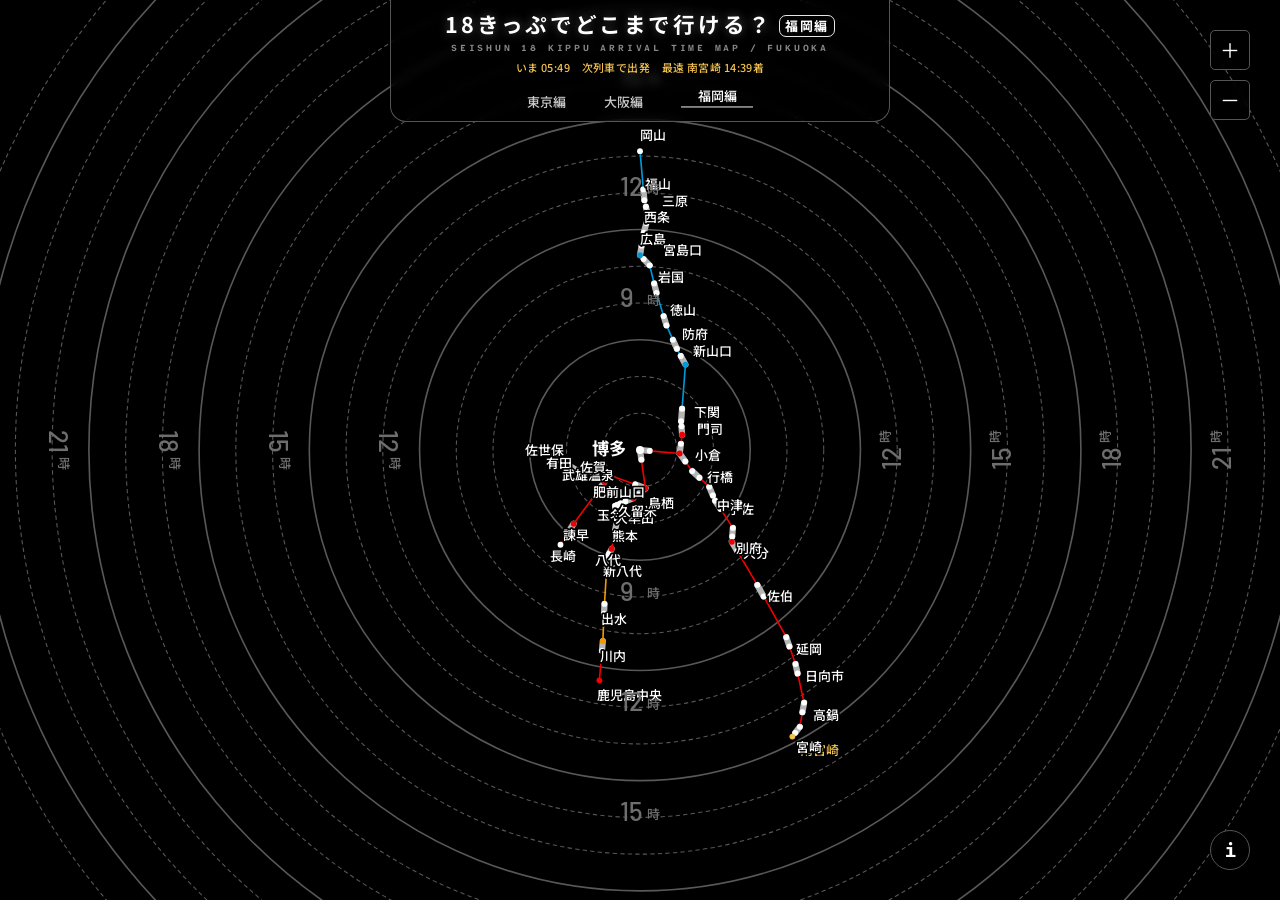
==== commit b7820048: "変更内容" ====
--- a/hukuoka.html
+++ b/hukuoka.html
@@ -5,7 +5,7 @@
   <meta charset="utf-8">
   <meta name="viewport" content="width=device-width, initial-scale=1, maximum-scale=1, user-scalable=no">
   <title>18きっぷでどこまで行ける？ 福岡編</title>
-  <meta name="description" content="青春18きっぷで平日に博多駅を始発で出発したとき、各駅に何時に到着できるかを等時線で表したマップです。">
+  <meta name="description" content="いまの時刻から、青春18きっぷで次に乗れる列車をつないだときの各駅到着を等時線で表したマップです。">
   <link rel="preconnect" href="https://fonts.googleapis.com">
   <link rel="preconnect" href="https://fonts.gstatic.com" crossorigin>
   <link rel="stylesheet"
@@ -626,6 +626,7 @@
   <header class="ver">
     <h1>18きっぷでどこまで行ける？<span class="ed">福岡編</span></h1>
     <p class="en">SEISHUN 18 KIPPU ARRIVAL TIME MAP / FUKUOKA</p>
+    <p class="nowclk" id="nowclk"></p>
     <nav id="links">
       <a href="tokyo.html">東京編</a>
       <a href="osaka.html">大阪編</a>
@@ -667,10 +668,11 @@
       <h2>18きっぷでどこまで行ける？<span class="ed">福岡編</span></h2>
       <p class="en2">SEISHUN 18 KIPPU ARRIVAL TIME MAP / FUKUOKA</p>
       <p>
-        青春18きっぷを使用して、平日に博多駅を始発で出発したときの各駅の到着時刻を等時線で表現したマップです。駅を選ぶと、その駅までの往路と、同じ所要で折り返したときの博多着（復路）も表示します。地図表現の都合上、主な路線および駅のみ掲載しています。
+        いまの時刻から、次に乗れる列車→次の駅→また次の列車、とつないだときの各駅到着を等時線で表したマップです。駅を選ぶと、その駅までの往路と、同じ所要で折り返したときの博多着（復路）も表示します。地図表現の都合上、主な路線および駅のみ掲載しています。
       </p>
       <h3>使い方</h3>
       <ul>
+        <li>現在時刻を起点に、次列車の乗り継ぎで到達する駅を表示</li>
         <li>駅をタップすると博多からの経路と復路の博多着を表示</li>
         <li>ピンチ / ホイールで拡大、ドラッグで移動</li>
         <li>複数の経路がある駅はタブで切り替え</li>
@@ -680,7 +682,7 @@
         <li>JR各社・並行在来線各社の時刻表を参考にした最速到達の目安</li>
       </ul>
       <p class="cau">
-        ※各駅に対して最も早く到達する列車の目安を掲載しているため、乗換待ちの時間が長くなっている箇所があります。
+        ※乗換待ちは始発パターンの間隔を流用した目安です。最終列車は考慮していません。
         復路の博多着は、到着後すぐに往路と同じ所要時間で折り返した場合の目安です。
         ダイヤ改正などにより実際と異なる場合がありますので、お出かけの際は各自でお調べください。
       </p>
@@ -786,28 +788,100 @@
       const pad = n => String(n).padStart(2, '0');
       return (days <= 0 ? '' : days === 1 ? '翌' : '翌々') + pad(h) + ':' + pad(m);
     }
-    function outboundStart(route) {
-      const ne = (D.next[route[0]] || []).find(e => e.to === route[1]);
-      return (ne && ne.dep) || D.info[ORIGIN].dep;
-    }
-    function returnTrip(name, route) {
-      const arr = D.info[name] && D.info[name].arr;
-      if (!arr || name === ORIGIN || !route || route.length < 2) return null;
+    const CUTOFF = 24 * 60 + 180;
+    let LIVE = { now: 0, arr: {}, hops: [], far: {} };
+
+    function nowMin() {
+      const d = new Date();
+      return d.getHours() * 60 + d.getMinutes();
+    }
+    function hopWaitRun(a, b) {
+      const ne = (D.next[a] || []).find(e => e.to === b);
+      if (!ne || !ne.dep || !D.info[b] || !D.info[b].arr) return null;
+      const origA = a === ORIGIN
+        ? ne.dep
+        : (D.info[a].arr || D.info[a].dep || ne.dep);
+      const tA = parseAfter(origA, null);
+      const tDep = parseAfter(ne.dep, tA);
+      const tB = parseAfter(D.info[b].arr, tDep);
+      const wait = a === ORIGIN ? 0 : Math.max(0, tDep - tA);
+      return { wait: wait, run: Math.max(1, tB - tDep), line: ne.line || D.info[b].line };
+    }
+    function liveSegs(route) {
+      if (!route || route.length < 2) return [];
       const segs = [];
-      let t = parseAfter(outboundStart(route), null);
+      let t = LIVE.now;
       for (let i = 0; i < route.length - 1; i++) {
         const a = route[i], b = route[i + 1];
-        const ne = (D.next[a] || []).find(e => e.to === b);
-        const dep = (ne && ne.dep) || D.info[a].dep || D.info[a].arr;
-        const bArr = D.info[b].arr;
-        if (!dep || !bArr) continue;
-        const tDep = parseAfter(dep, t);
-        const tArr = parseAfter(bArr, tDep);
-        segs.push({ from: a, to: b, wait: tDep - t, run: tArr - tDep, line: (ne && ne.line) || D.info[b].line });
+        const h = hopWaitRun(a, b);
+        if (!h) continue;
+        const tDep = t + h.wait;
+        const tArr = tDep + h.run;
+        segs.push({ from: a, to: b, wait: h.wait, run: h.run, tDep: tDep, tArr: tArr, line: h.line });
         t = tArr;
       }
+      return segs;
+    }
+    function simulate() {
+      const now = nowMin();
+      const hops = [];
+      Object.keys(D.next).forEach(a => {
+        (D.next[a] || []).forEach(e => {
+          const h = hopWaitRun(a, e.to);
+          if (h) hops.push({ a: a, b: e.to, wait: h.wait, run: h.run, line: h.line });
+        });
+      });
+      const arr = {}; arr[ORIGIN] = now;
+      const q = [[now, ORIGIN]];
+      while (q.length) {
+        q.sort((x, y) => x[0] - y[0]);
+        const cur = q.shift();
+        const t = cur[0], u = cur[1];
+        if (t !== arr[u]) continue;
+        hops.forEach(h => {
+          if (h.a !== u) return;
+          const tArr = t + h.wait + h.run;
+          if (tArr > CUTOFF) return;
+          if (arr[h.b] == null || tArr < arr[h.b]) {
+            arr[h.b] = tArr;
+            q.push([tArr, h.b]);
+          }
+        });
+      }
+      const far = {};
+      let best = -1;
+      Object.keys(arr).forEach(n => {
+        if (n === ORIGIN) return;
+        const child = hops.some(h => h.a === n && arr[h.b] != null);
+        if (!child && arr[n] > best) best = arr[n];
+      });
+      Object.keys(arr).forEach(n => {
+        if (n === ORIGIN) return;
+        const child = hops.some(h => h.a === n && arr[h.b] != null);
+        if (!child && arr[n] >= best - 20) far[n] = 1;
+      });
+      LIVE = { now: now, arr: arr, hops: hops, far: far };
+      const clk = document.getElementById('nowclk');
+      if (clk) {
+        const names = Object.keys(far).sort((a, b) => arr[b] - arr[a]);
+        const farTxt = names.length
+          ? names.slice(0, 3).map(n => n + ' ' + fmtClock(arr[n]) + '着').join('　')
+          : '到達駅なし';
+        clk.textContent = 'いま ' + fmtClock(now) + '　次列車で出発　最遠 ' + farTxt;
+      }
+      map.querySelectorAll('[data-st],[data-sn]').forEach(el => {
+        const n = el.dataset.st || el.dataset.sn;
+        const ok = n === ORIGIN || arr[n] != null;
+        el.classList.toggle('unreach', !ok);
+        el.classList.toggle('far', !!far[n]);
+      });
+    }
+    function returnTrip(name, route) {
+      if (name === ORIGIN || !route || route.length < 2) return null;
+      const segs = liveSegs(route);
       if (!segs.length) return null;
-      const destArr = t;
+      const destArr = segs[segs.length - 1].tArr;
+      if (LIVE.arr[name] == null) return { destArr: destArr, originBack: null, stops: [], segs: segs, unreachable: true };
       let back = destArr;
       const stops = [{ st: name, t: back, role: 'dep', line: segs[segs.length - 1].line }];
       for (let i = segs.length - 1; i >= 0; i--) {
@@ -820,23 +894,37 @@
         });
         if (i > 0) back += segs[i].wait;
       }
-      return { destArr, originBack: back, stops, segs };
+      return { destArr: destArr, originBack: back, stops: stops, segs: segs };
     }
 
     function tipHTML(n) {
-      const d = D.info[n], rows = [];
-      if (d.arr && n !== ORIGIN)
-        rows.push(`<div class="r"><span class="t">${d.arr}<i>着</i></span>` +
-          `<span class="l">${lineName(D.parents[n] && D.parents[n].length ? D.info[n].line : '')}</span></div>`);
-      (D.next[n] || []).forEach(e => {
-        if (e.dep === d.arr) return;          // 同一列車で通過する駅は発を出さない
-        rows.push(`<div class="r"><span class="t">${e.dep}<i>発</i></span>` +
-          `<span class="l">${lineName(e.line)}</span></div>`);
-      });
-      const ret = returnTrip(n, routesTo(n)[0]);
-      if (ret)
-        rows.push(`<div class="r"><span class="t">${fmtClock(ret.originBack)}<i>戻</i></span>` +
-          `<span class="l">博多着（復路）</span></div>`);
+      const rows = [];
+      const liveA = LIVE.arr[n];
+      if (n === ORIGIN) {
+        (D.next[n] || []).forEach(e => {
+          const h = hopWaitRun(n, e.to);
+          if (!h) return;
+          rows.push(`<div class="r"><span class="t">${fmtClock(LIVE.now + h.wait)}<i>発</i></span>` +
+            `<span class="l">${lineName(h.line)}</span></div>`);
+        });
+      } else {
+        const segs = liveSegs(routesTo(n)[0]);
+        if (liveA != null)
+          rows.push(`<div class="r"><span class="t">${fmtClock(liveA)}<i>着</i></span>` +
+            `<span class="l">${lineName(D.parents[n] && D.parents[n].length ? D.info[n].line : '')}</span></div>`);
+        segs.forEach(e => {
+          if (e.from !== n) return;
+          if (e.tDep === liveA) return;
+          rows.push(`<div class="r"><span class="t">${fmtClock(e.tDep)}<i>発</i></span>` +
+            `<span class="l">${lineName(e.line)}</span></div>`);
+        });
+        if (liveA == null)
+          rows.push(`<div class="r"><span class="t">—</span><span class="l">本日は到達不可</span></div>`);
+        const ret = returnTrip(n, routesTo(n)[0]);
+        if (ret && ret.originBack != null)
+          rows.push(`<div class="r"><span class="t">${fmtClock(ret.originBack)}<i>戻</i></span>` +
+            `<span class="l">博多着（復路）</span></div>`);
+      }
       return `<div class="nm">${n}</div><div class="tms">${rows.join('')}</div>`;
     }
     function placeTip(x, y) {
@@ -960,10 +1048,14 @@
 
       const i = D.info[name];
       document.getElementById('pn').textContent = name;
+      const segs = liveSegs(route);
       const ret = returnTrip(name, route);
-      document.getElementById('pt').innerHTML = ret
-        ? `${i.arr} 着<br><span class="back">${fmtClock(ret.originBack)} 博多着</span>`
-        : ((name === ORIGIN) ? `${i.arr} 発` : `${i.arr} 着`);
+      const liveA = LIVE.arr[name];
+      document.getElementById('pt').innerHTML = liveA == null
+        ? '本日は到達不可'
+        : (ret && ret.originBack != null
+          ? `${fmtClock(liveA)} 着<br><span class="back">${fmtClock(ret.originBack)} 博多着</span>`
+          : `${fmtClock(liveA)} 着`);
       const ol = document.getElementById('po'); ol.innerHTML = '';
       route.forEach((s, idx) => {
         const d = D.info[s];
@@ -971,17 +1063,17 @@
         const cOut = idx < route.length - 1 ? ((D.col[route[idx + 1]] || {})[s] || '#3a424c') : '#3a424c';
         const li = document.createElement('li');
         const isLast0 = idx === route.length - 1;
-        // その経路で実際に乗る列車の発車時刻（駅の代表値ではなく区間ごとに引く）
-        const ne = isLast0 ? null : (D.next[s] || []).find(e => e.to === route[idx + 1]);
-        const depT = ne ? ne.dep : '';
-        const showDep = !!depT && depT !== d.arr;
+        const seg = isLast0 ? null : segs.find(e => e.from === s && e.to === route[idx + 1]);
+        const arrT = idx === 0 ? LIVE.now : (segs[idx - 1] ? segs[idx - 1].tArr : null);
+        const depT = seg ? seg.tDep : null;
+        const showDep = depT != null && depT !== arrT;
         const thru = idx > 0 && !isLast0 && !showDep;
         li.className = 'st' + (idx === 0 ? ' first' : '') + (isLast0 ? ' last' : '') + (s === name ? ' pk' : '') + (thru ? ' thru' : '');
         li.style.setProperty('--cin', cIn);
         li.style.setProperty('--cout', cOut);
         const tm = idx === 0
-          ? ((depT || d.dep || d.arr) ? (depT || d.dep || d.arr) + ' 発' : '')
-          : (showDep ? `${d.arr ? d.arr + ' 着' : ''}<b>${depT} 発</b>` : (d.arr ? d.arr + ' 着' : ''));
+          ? fmtClock(depT != null ? depT : LIVE.now) + ' 発'
+          : (showDep ? `${arrT != null ? fmtClock(arrT) + ' 着' : ''}<b>${fmtClock(depT)} 発</b>` : (arrT != null ? fmtClock(arrT) + ' 着' : ''));
         li.innerHTML = `<div class="tm">${tm}</div><div class="rail"><i class="dot"></i></div><div class="nm">${s}</div>`;
         ol.appendChild(li);
 
@@ -993,7 +1085,7 @@
           ol.appendChild(sg);
         }
       });
-      if (ret) {
+      if (ret && ret.stops && ret.stops.length) {
         const hd = document.createElement('li');
         hd.className = 'hd';
         hd.innerHTML = '<div class="nm">復路　同所要で折り返した目安</div>';
@@ -1109,6 +1201,11 @@
       const h = document.getElementById('hint'); h.classList.add('gone'); setTimeout(() => h.remove(), 600);
     }
     setTimeout(hide, 5000);
+    simulate();
+    setInterval(function () {
+      simulate();
+      if (curName) select(curName, curIdx);
+    }, 60000);
     fit();
   </script>
   <script src="sl-transition.js"></script>
--- a/common.css
+++ b/common.css
@@ -258,6 +258,30 @@
   letter-spacing: .3em
 }
 
+header.ver .nowclk {
+  margin: 6px 0 0;
+  font-family: 'Noto Sans JP', sans-serif;
+  font-size: .68rem;
+  font-weight: 500;
+  letter-spacing: .04em;
+  color: #f2c14e;
+  white-space: normal;
+  line-height: 1.45
+}
+
+#map .unreach {
+  opacity: .2;
+  filter: grayscale(1)
+}
+
+#map g[data-st].far text:last-child {
+  fill: #f2c14e
+}
+
+#map circle[data-st].far {
+  fill: #f2c14e
+}
+
 .ab h2 .ed {
   border-width: 1.2px;
   font-size: .58em
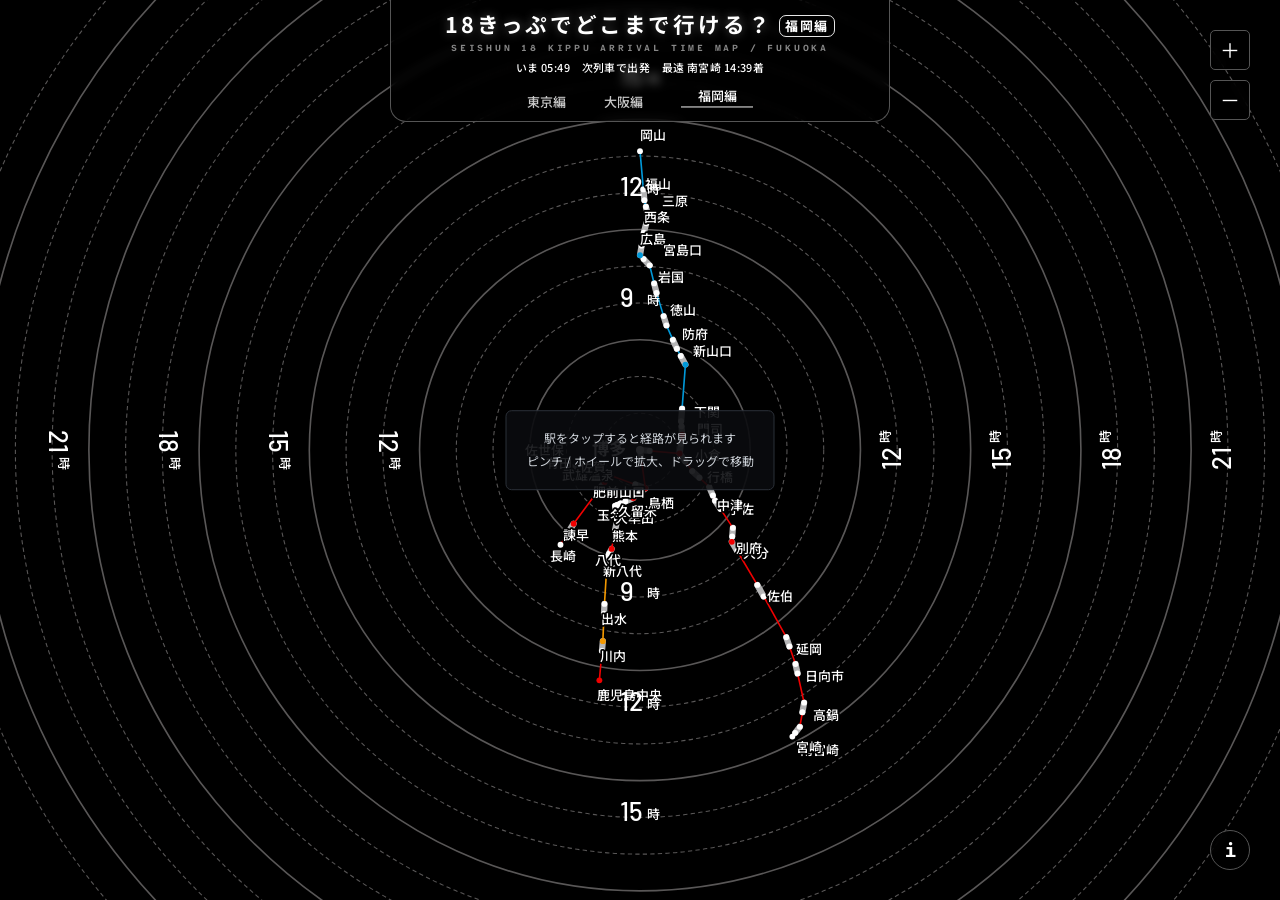
==== commit c044a637: "変更内容" ====
--- a/hukuoka.html
+++ b/hukuoka.html
@@ -537,89 +537,89 @@
         stroke-width="2.2" stroke-linejoin="round" font-size="8" font-weight="700"
         font-family="'Noto Sans JP', sans-serif">博多</text><text x="343.70" y="495.70" fill="#fff" font-size="8"
         font-weight="700" font-family="'Noto Sans JP', sans-serif">博多</text></g>
-    <text transform="matrix(2.0 0.0 0.0 2.0 356.30 562.94)" fill="#6e6e6e" font-size="6" font-weight="500"
+    <text transform="matrix(2.0 0.0 0.0 2.0 356.30 562.94)" fill="#fff" font-size="6" font-weight="500"
       font-family="'Barlow', sans-serif">9</text>
-    <text transform="matrix(1.0 0.0 0.0 1.0 369.10 561.94)" fill="#6e6e6e" font-size="6" font-weight="500"
-      font-family="'Noto Sans JP', sans-serif">時</text>
-    <text transform="matrix(2.0 0.0 0.0 2.0 356.30 426.86)" fill="#6e6e6e" font-size="6" font-weight="500"
+    <text transform="matrix(1.0 0.0 0.0 1.0 369.10 561.94)" fill="#fff" font-size="6" font-weight="500"
+      font-family="'Noto Sans JP', sans-serif">時</text>
+    <text transform="matrix(2.0 0.0 0.0 2.0 356.30 426.86)" fill="#fff" font-size="6" font-weight="500"
       font-family="'Barlow', sans-serif">9</text>
-    <text transform="matrix(1.0 0.0 0.0 1.0 369.10 425.86)" fill="#6e6e6e" font-size="6" font-weight="500"
-      font-family="'Noto Sans JP', sans-serif">時</text>
-    <text transform="matrix(2.0 0.0 0.0 2.0 356.30 613.97)" fill="#6e6e6e" font-size="6" font-weight="500"
+    <text transform="matrix(1.0 0.0 0.0 1.0 369.10 425.86)" fill="#fff" font-size="6" font-weight="500"
+      font-family="'Noto Sans JP', sans-serif">時</text>
+    <text transform="matrix(2.0 0.0 0.0 2.0 356.30 613.97)" fill="#fff" font-size="6" font-weight="500"
       font-family="'Barlow', sans-serif">12</text>
-    <text transform="matrix(1.0 0.0 0.0 1.0 369.10 612.97)" fill="#6e6e6e" font-size="6" font-weight="500"
-      font-family="'Noto Sans JP', sans-serif">時</text>
-    <text transform="matrix(2.0 0.0 0.0 2.0 356.30 375.83)" fill="#6e6e6e" font-size="6" font-weight="500"
+    <text transform="matrix(1.0 0.0 0.0 1.0 369.10 612.97)" fill="#fff" font-size="6" font-weight="500"
+      font-family="'Noto Sans JP', sans-serif">時</text>
+    <text transform="matrix(2.0 0.0 0.0 2.0 356.30 375.83)" fill="#fff" font-size="6" font-weight="500"
       font-family="'Barlow', sans-serif">12</text>
-    <text transform="matrix(1.0 0.0 0.0 1.0 369.10 374.83)" fill="#6e6e6e" font-size="6" font-weight="500"
-      font-family="'Noto Sans JP', sans-serif">時</text>
-    <text transform="matrix(0.0 -2.0 2.0 0.0 486.37 502.60)" fill="#6e6e6e" font-size="6" font-weight="500"
+    <text transform="matrix(1.0 0.0 0.0 1.0 369.10 374.83)" fill="#fff" font-size="6" font-weight="500"
+      font-family="'Noto Sans JP', sans-serif">時</text>
+    <text transform="matrix(0.0 -2.0 2.0 0.0 486.37 502.60)" fill="#fff" font-size="6" font-weight="500"
       font-family="'Barlow', sans-serif">12</text>
-    <text transform="matrix(0.0 -1.0 1.0 0.0 481.37 489.80)" fill="#6e6e6e" font-size="6" font-weight="500"
-      font-family="'Noto Sans JP', sans-serif">時</text>
-    <text transform="matrix(0.0 2.0 -2.0 0.0 245.03 483.80)" fill="#6e6e6e" font-size="6" font-weight="500"
+    <text transform="matrix(0.0 -1.0 1.0 0.0 481.37 489.80)" fill="#fff" font-size="6" font-weight="500"
+      font-family="'Noto Sans JP', sans-serif">時</text>
+    <text transform="matrix(0.0 2.0 -2.0 0.0 245.03 483.80)" fill="#fff" font-size="6" font-weight="500"
       font-family="'Barlow', sans-serif">12</text>
-    <text transform="matrix(0.0 1.0 -1.0 0.0 250.03 496.60)" fill="#6e6e6e" font-size="6" font-weight="500"
-      font-family="'Noto Sans JP', sans-serif">時</text>
-    <text transform="matrix(2.0 0.0 0.0 2.0 356.30 665.00)" fill="#6e6e6e" font-size="6" font-weight="500"
+    <text transform="matrix(0.0 1.0 -1.0 0.0 250.03 496.60)" fill="#fff" font-size="6" font-weight="500"
+      font-family="'Noto Sans JP', sans-serif">時</text>
+    <text transform="matrix(2.0 0.0 0.0 2.0 356.30 665.00)" fill="#fff" font-size="6" font-weight="500"
       font-family="'Barlow', sans-serif">15</text>
-    <text transform="matrix(1.0 0.0 0.0 1.0 369.10 664.00)" fill="#6e6e6e" font-size="6" font-weight="500"
-      font-family="'Noto Sans JP', sans-serif">時</text>
-    <text transform="matrix(2.0 0.0 0.0 2.0 356.30 324.80)" fill="#6e6e6e" font-size="6" font-weight="500"
+    <text transform="matrix(1.0 0.0 0.0 1.0 369.10 664.00)" fill="#fff" font-size="6" font-weight="500"
+      font-family="'Noto Sans JP', sans-serif">時</text>
+    <text transform="matrix(2.0 0.0 0.0 2.0 356.30 324.80)" fill="#fff" font-size="6" font-weight="500"
       font-family="'Barlow', sans-serif">15</text>
-    <text transform="matrix(1.0 0.0 0.0 1.0 369.10 323.80)" fill="#6e6e6e" font-size="6" font-weight="500"
-      font-family="'Noto Sans JP', sans-serif">時</text>
-    <text transform="matrix(0.0 -2.0 2.0 0.0 537.40 502.60)" fill="#6e6e6e" font-size="6" font-weight="500"
+    <text transform="matrix(1.0 0.0 0.0 1.0 369.10 323.80)" fill="#fff" font-size="6" font-weight="500"
+      font-family="'Noto Sans JP', sans-serif">時</text>
+    <text transform="matrix(0.0 -2.0 2.0 0.0 537.40 502.60)" fill="#fff" font-size="6" font-weight="500"
       font-family="'Barlow', sans-serif">15</text>
-    <text transform="matrix(0.0 -1.0 1.0 0.0 532.40 489.80)" fill="#6e6e6e" font-size="6" font-weight="500"
-      font-family="'Noto Sans JP', sans-serif">時</text>
-    <text transform="matrix(0.0 2.0 -2.0 0.0 194.00 483.80)" fill="#6e6e6e" font-size="6" font-weight="500"
+    <text transform="matrix(0.0 -1.0 1.0 0.0 532.40 489.80)" fill="#fff" font-size="6" font-weight="500"
+      font-family="'Noto Sans JP', sans-serif">時</text>
+    <text transform="matrix(0.0 2.0 -2.0 0.0 194.00 483.80)" fill="#fff" font-size="6" font-weight="500"
       font-family="'Barlow', sans-serif">15</text>
-    <text transform="matrix(0.0 1.0 -1.0 0.0 199.00 496.60)" fill="#6e6e6e" font-size="6" font-weight="500"
-      font-family="'Noto Sans JP', sans-serif">時</text>
-    <text transform="matrix(2.0 0.0 0.0 2.0 356.30 716.03)" fill="#6e6e6e" font-size="6" font-weight="500"
+    <text transform="matrix(0.0 1.0 -1.0 0.0 199.00 496.60)" fill="#fff" font-size="6" font-weight="500"
+      font-family="'Noto Sans JP', sans-serif">時</text>
+    <text transform="matrix(2.0 0.0 0.0 2.0 356.30 716.03)" fill="#fff" font-size="6" font-weight="500"
       font-family="'Barlow', sans-serif">18</text>
-    <text transform="matrix(1.0 0.0 0.0 1.0 369.10 715.03)" fill="#6e6e6e" font-size="6" font-weight="500"
-      font-family="'Noto Sans JP', sans-serif">時</text>
-    <text transform="matrix(2.0 0.0 0.0 2.0 356.30 273.77)" fill="#6e6e6e" font-size="6" font-weight="500"
+    <text transform="matrix(1.0 0.0 0.0 1.0 369.10 715.03)" fill="#fff" font-size="6" font-weight="500"
+      font-family="'Noto Sans JP', sans-serif">時</text>
+    <text transform="matrix(2.0 0.0 0.0 2.0 356.30 273.77)" fill="#fff" font-size="6" font-weight="500"
       font-family="'Barlow', sans-serif">18</text>
-    <text transform="matrix(1.0 0.0 0.0 1.0 369.10 272.77)" fill="#6e6e6e" font-size="6" font-weight="500"
-      font-family="'Noto Sans JP', sans-serif">時</text>
-    <text transform="matrix(0.0 -2.0 2.0 0.0 588.43 502.60)" fill="#6e6e6e" font-size="6" font-weight="500"
+    <text transform="matrix(1.0 0.0 0.0 1.0 369.10 272.77)" fill="#fff" font-size="6" font-weight="500"
+      font-family="'Noto Sans JP', sans-serif">時</text>
+    <text transform="matrix(0.0 -2.0 2.0 0.0 588.43 502.60)" fill="#fff" font-size="6" font-weight="500"
       font-family="'Barlow', sans-serif">18</text>
-    <text transform="matrix(0.0 -1.0 1.0 0.0 583.43 489.80)" fill="#6e6e6e" font-size="6" font-weight="500"
-      font-family="'Noto Sans JP', sans-serif">時</text>
-    <text transform="matrix(0.0 2.0 -2.0 0.0 142.97 483.80)" fill="#6e6e6e" font-size="6" font-weight="500"
+    <text transform="matrix(0.0 -1.0 1.0 0.0 583.43 489.80)" fill="#fff" font-size="6" font-weight="500"
+      font-family="'Noto Sans JP', sans-serif">時</text>
+    <text transform="matrix(0.0 2.0 -2.0 0.0 142.97 483.80)" fill="#fff" font-size="6" font-weight="500"
       font-family="'Barlow', sans-serif">18</text>
-    <text transform="matrix(0.0 1.0 -1.0 0.0 147.97 496.60)" fill="#6e6e6e" font-size="6" font-weight="500"
-      font-family="'Noto Sans JP', sans-serif">時</text>
-    <text transform="matrix(2.0 0.0 0.0 2.0 356.30 767.06)" fill="#6e6e6e" font-size="6" font-weight="500"
+    <text transform="matrix(0.0 1.0 -1.0 0.0 147.97 496.60)" fill="#fff" font-size="6" font-weight="500"
+      font-family="'Noto Sans JP', sans-serif">時</text>
+    <text transform="matrix(2.0 0.0 0.0 2.0 356.30 767.06)" fill="#fff" font-size="6" font-weight="500"
       font-family="'Barlow', sans-serif">21</text>
-    <text transform="matrix(1.0 0.0 0.0 1.0 369.10 766.06)" fill="#6e6e6e" font-size="6" font-weight="500"
-      font-family="'Noto Sans JP', sans-serif">時</text>
-    <text transform="matrix(2.0 0.0 0.0 2.0 356.30 222.74)" fill="#6e6e6e" font-size="6" font-weight="500"
+    <text transform="matrix(1.0 0.0 0.0 1.0 369.10 766.06)" fill="#fff" font-size="6" font-weight="500"
+      font-family="'Noto Sans JP', sans-serif">時</text>
+    <text transform="matrix(2.0 0.0 0.0 2.0 356.30 222.74)" fill="#fff" font-size="6" font-weight="500"
       font-family="'Barlow', sans-serif">21</text>
-    <text transform="matrix(1.0 0.0 0.0 1.0 369.10 221.74)" fill="#6e6e6e" font-size="6" font-weight="500"
-      font-family="'Noto Sans JP', sans-serif">時</text>
-    <text transform="matrix(0.0 -2.0 2.0 0.0 639.46 502.60)" fill="#6e6e6e" font-size="6" font-weight="500"
+    <text transform="matrix(1.0 0.0 0.0 1.0 369.10 221.74)" fill="#fff" font-size="6" font-weight="500"
+      font-family="'Noto Sans JP', sans-serif">時</text>
+    <text transform="matrix(0.0 -2.0 2.0 0.0 639.46 502.60)" fill="#fff" font-size="6" font-weight="500"
       font-family="'Barlow', sans-serif">21</text>
-    <text transform="matrix(0.0 -1.0 1.0 0.0 634.46 489.80)" fill="#6e6e6e" font-size="6" font-weight="500"
-      font-family="'Noto Sans JP', sans-serif">時</text>
-    <text transform="matrix(0.0 2.0 -2.0 0.0 91.94 483.80)" fill="#6e6e6e" font-size="6" font-weight="500"
+    <text transform="matrix(0.0 -1.0 1.0 0.0 634.46 489.80)" fill="#fff" font-size="6" font-weight="500"
+      font-family="'Noto Sans JP', sans-serif">時</text>
+    <text transform="matrix(0.0 2.0 -2.0 0.0 91.94 483.80)" fill="#fff" font-size="6" font-weight="500"
       font-family="'Barlow', sans-serif">21</text>
-    <text transform="matrix(0.0 1.0 -1.0 0.0 96.94 496.60)" fill="#6e6e6e" font-size="6" font-weight="500"
-      font-family="'Noto Sans JP', sans-serif">時</text>
-    <text transform="matrix(2.0 0.0 0.0 2.0 356.30 818.09)" fill="#6e6e6e" font-size="6" font-weight="500"
+    <text transform="matrix(0.0 1.0 -1.0 0.0 96.94 496.60)" fill="#fff" font-size="6" font-weight="500"
+      font-family="'Noto Sans JP', sans-serif">時</text>
+    <text transform="matrix(2.0 0.0 0.0 2.0 356.30 818.09)" fill="#fff" font-size="6" font-weight="500"
       font-family="'Barlow', sans-serif">24</text>
-    <text transform="matrix(1.0 0.0 0.0 1.0 369.10 817.09)" fill="#6e6e6e" font-size="6" font-weight="500"
-      font-family="'Noto Sans JP', sans-serif">時</text>
-    <text transform="matrix(0.0 -2.0 2.0 0.0 690.49 502.60)" fill="#6e6e6e" font-size="6" font-weight="500"
+    <text transform="matrix(1.0 0.0 0.0 1.0 369.10 817.09)" fill="#fff" font-size="6" font-weight="500"
+      font-family="'Noto Sans JP', sans-serif">時</text>
+    <text transform="matrix(0.0 -2.0 2.0 0.0 690.49 502.60)" fill="#fff" font-size="6" font-weight="500"
       font-family="'Barlow', sans-serif">24</text>
-    <text transform="matrix(0.0 -1.0 1.0 0.0 685.49 489.80)" fill="#6e6e6e" font-size="6" font-weight="500"
-      font-family="'Noto Sans JP', sans-serif">時</text>
-    <text transform="matrix(0.0 2.0 -2.0 0.0 40.91 483.80)" fill="#6e6e6e" font-size="6" font-weight="500"
+    <text transform="matrix(0.0 -1.0 1.0 0.0 685.49 489.80)" fill="#fff" font-size="6" font-weight="500"
+      font-family="'Noto Sans JP', sans-serif">時</text>
+    <text transform="matrix(0.0 2.0 -2.0 0.0 40.91 483.80)" fill="#fff" font-size="6" font-weight="500"
       font-family="'Barlow', sans-serif">24</text>
-    <text transform="matrix(0.0 1.0 -1.0 0.0 45.91 496.60)" fill="#6e6e6e" font-size="6" font-weight="500"
+    <text transform="matrix(0.0 1.0 -1.0 0.0 45.91 496.60)" fill="#fff" font-size="6" font-weight="500"
       font-family="'Noto Sans JP', sans-serif">時</text>
   </svg>
 
@@ -772,6 +772,22 @@
     function mins(t) { const [a, b] = t.split(':').map(Number); return a * 60 + b; }
     function lineName(v) { return (v || '').split('→')[0].replace(/[（(][^）)]*[）)]/g, '').trim(); }
     function lineFull(v) { return (v || '').replace(/[（(][^）)]*[）)]/g, '').replace('→', ' → '); }
+    function fmtDur(mins) {
+      mins = Math.round(mins);
+      if (!(mins >= 0)) return '';
+      const h = Math.floor(mins / 60), m = mins % 60;
+      if (!h) return m + '分';
+      if (!m) return h + '時間';
+      return h + '時間' + m + '分';
+    }
+    function tripMeta(segs, liveA) {
+      if (!segs || !segs.length || liveA == null) return '';
+      let xfer = 0;
+      for (let i = 1; i < segs.length; i++) {
+        if (segs[i].tDep !== segs[i - 1].tArr) xfer++;
+      }
+      return (xfer === 0 ? '乗換なし' : '乗換 ' + xfer + '回') + '　所要 ' + fmtDur(liveA - segs[0].tDep);
+    }
 
     function parseAfter(t, prev) {
       if (!t) return prev;
@@ -1051,11 +1067,14 @@
       const segs = liveSegs(route);
       const ret = returnTrip(name, route);
       const liveA = LIVE.arr[name];
+      const meta = tripMeta(segs, liveA);
       document.getElementById('pt').innerHTML = liveA == null
         ? '本日は到達不可'
-        : (ret && ret.originBack != null
-          ? `${fmtClock(liveA)} 着<br><span class="back">${fmtClock(ret.originBack)} 博多着</span>`
-          : `${fmtClock(liveA)} 着`);
+        : `${fmtClock(liveA)} 着` +
+          (meta ? `<br><span class="meta">${meta}</span>` : '') +
+          (ret && ret.originBack != null
+            ? `<br><span class="back">${fmtClock(ret.originBack)} 博多着</span>`
+            : '');
       const ol = document.getElementById('po'); ol.innerHTML = '';
       route.forEach((s, idx) => {
         const d = D.info[s];
--- a/common.css
+++ b/common.css
@@ -174,7 +174,7 @@
 #tip .t {
   font-weight: 500;
   font-size: 12px;
-  color: #9aa0a8;
+  color: #fff;
   letter-spacing: .02em;
   white-space: nowrap
 }
@@ -182,7 +182,7 @@
 #tip .t i {
   font-style: normal;
   font-size: 10px;
-  color: #6f767f;
+  color: #fff;
   margin-left: 2px
 }
 
@@ -264,9 +264,14 @@
   font-size: .68rem;
   font-weight: 500;
   letter-spacing: .04em;
-  color: #f2c14e;
+  color: #fff;
   white-space: normal;
   line-height: 1.45
+}
+
+/* 等時線の「N時」ラベル。東京の駅名と同じ白 */
+#map > text {
+  fill: #fff
 }
 
 #map .unreach {
@@ -275,11 +280,11 @@
 }
 
 #map g[data-st].far text:last-child {
-  fill: #f2c14e
+  fill: #fff
 }
 
 #map circle[data-st].far {
-  fill: #f2c14e
+  fill: #fff
 }
 
 .ab h2 .ed {
@@ -484,15 +489,22 @@
 .ph .t {
   margin-top: 3px;
   font-size: 12px;
-  color: #9aa0a8;
+  color: #fff;
   font-family: 'Hanken Grotesk', sans-serif;
   font-weight: 500;
   letter-spacing: .03em;
   line-height: 1.45
 }
 
+.ph .t .meta {
+  color: #fff;
+  font-family: 'Noto Sans JP', sans-serif;
+  font-size: 11px;
+  letter-spacing: .04em
+}
+
 .ph .t .back {
-  color: #cfd4da
+  color: #fff
 }
 
 .ph .x {
@@ -534,9 +546,9 @@
 }
 
 #tabs button.sel {
-  border-color: #f2c14e;
-  color: #f2c14e;
-  background: rgba(242, 193, 78, .1)
+  border-color: #fff;
+  color: #fff;
+  background: rgba(255, 255, 255, .1)
 }
 
 .pb {
@@ -608,7 +620,7 @@
   text-align: right;
   font-weight: 500;
   font-size: 11px;
-  color: #9aa0a8;
+  color: #fff;
   line-height: 1.18;
   letter-spacing: .02em
 }
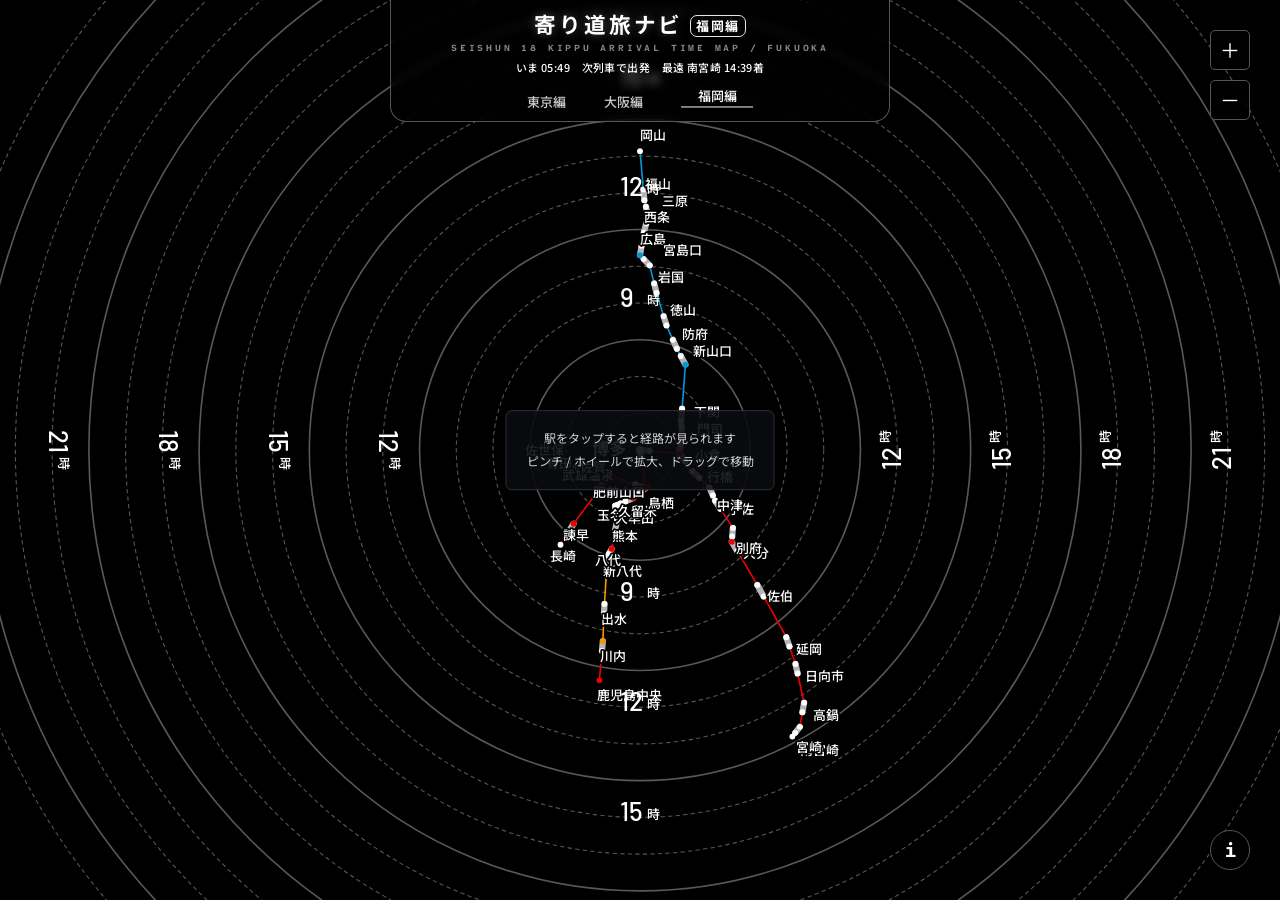
==== commit 835fbcd2: "変更内容" ====
--- a/hukuoka.html
+++ b/hukuoka.html
@@ -4,7 +4,7 @@
 <head>
   <meta charset="utf-8">
   <meta name="viewport" content="width=device-width, initial-scale=1, maximum-scale=1, user-scalable=no">
-  <title>18きっぷでどこまで行ける？ 福岡編</title>
+  <title>寄り道旅ナビ 福岡編</title>
   <meta name="description" content="いまの時刻から、青春18きっぷで次に乗れる列車をつないだときの各駅到着を等時線で表したマップです。">
   <link rel="preconnect" href="https://fonts.googleapis.com">
   <link rel="preconnect" href="https://fonts.gstatic.com" crossorigin>
@@ -624,7 +624,7 @@
   </svg>
 
   <header class="ver">
-    <h1>18きっぷでどこまで行ける？<span class="ed">福岡編</span></h1>
+    <h1>寄り道旅ナビ<span class="ed">福岡編</span></h1>
     <p class="en">SEISHUN 18 KIPPU ARRIVAL TIME MAP / FUKUOKA</p>
     <p class="nowclk" id="nowclk"></p>
     <nav id="links">
@@ -665,7 +665,7 @@
           stroke="currentColor" stroke-width="2.5" stroke-linecap="round" stroke-linejoin="round">
           <path d="M18 6L6 18M6 6l12 12" />
         </svg></button>
-      <h2>18きっぷでどこまで行ける？<span class="ed">福岡編</span></h2>
+      <h2>寄り道旅ナビ<span class="ed">福岡編</span></h2>
       <p class="en2">SEISHUN 18 KIPPU ARRIVAL TIME MAP / FUKUOKA</p>
       <p>
         いまの時刻から、次に乗れる列車→次の駅→また次の列車、とつないだときの各駅到着を等時線で表したマップです。駅を選ぶと、その駅までの往路と、同じ所要で折り返したときの博多着（復路）も表示します。地図表現の都合上、主な路線および駅のみ掲載しています。
--- a/common.css
+++ b/common.css
@@ -258,7 +258,8 @@
   letter-spacing: .3em
 }
 
-header.ver .nowclk {
+header.ver .nowclk,
+header.ver .nextclk {
   margin: 6px 0 0;
   font-family: 'Noto Sans JP', sans-serif;
   font-size: .68rem;
